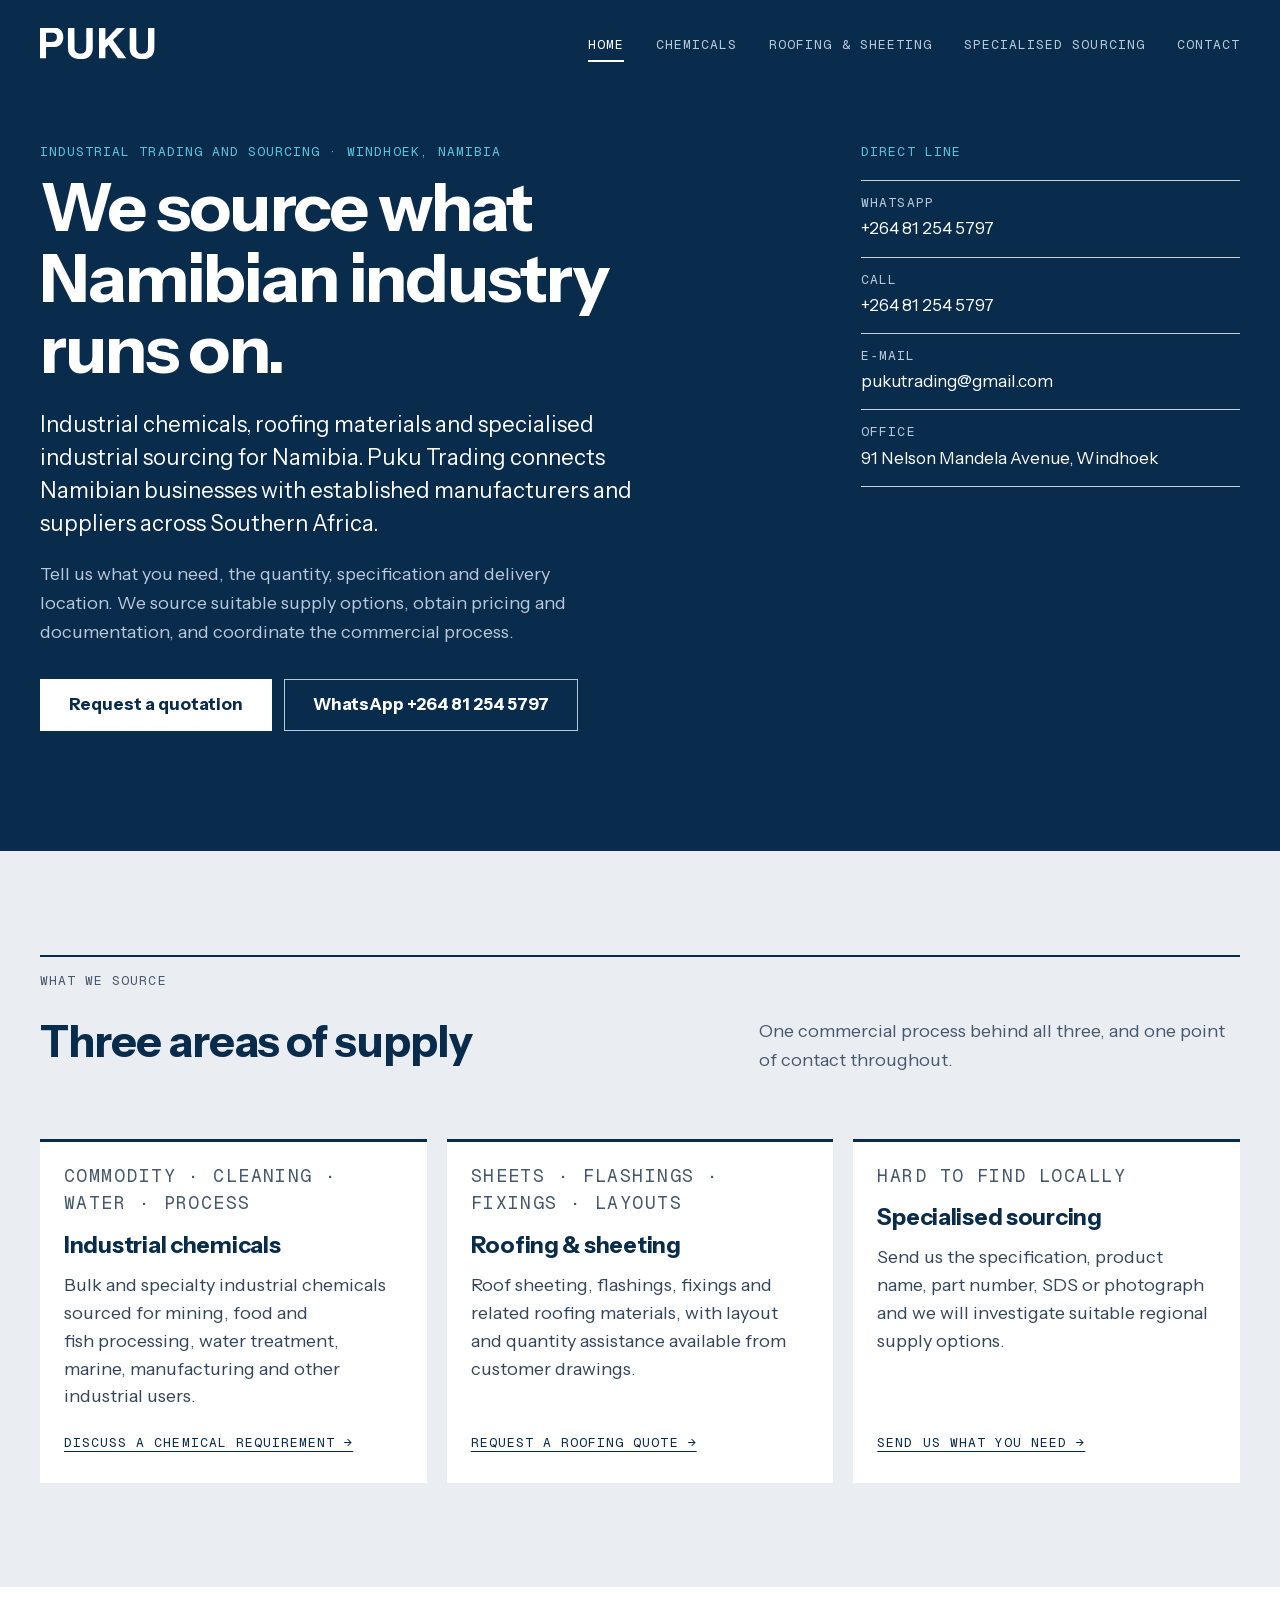
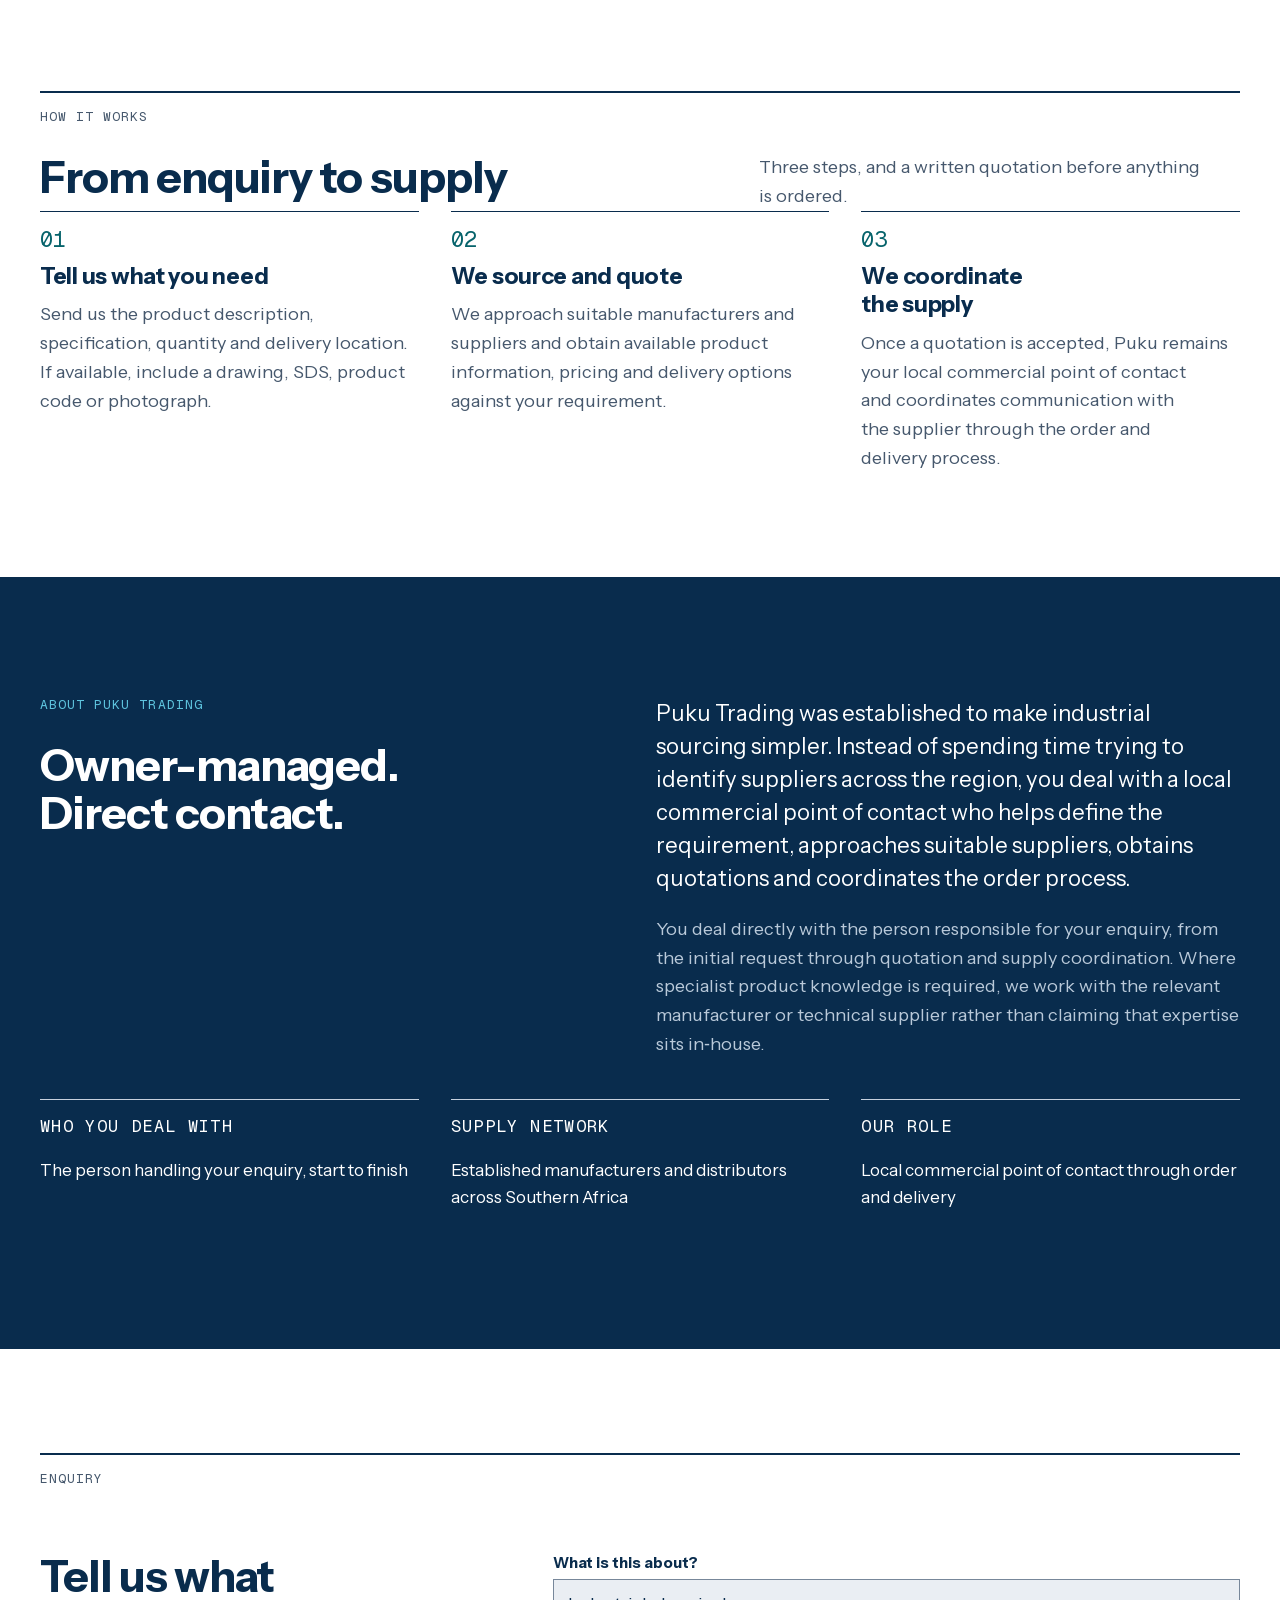
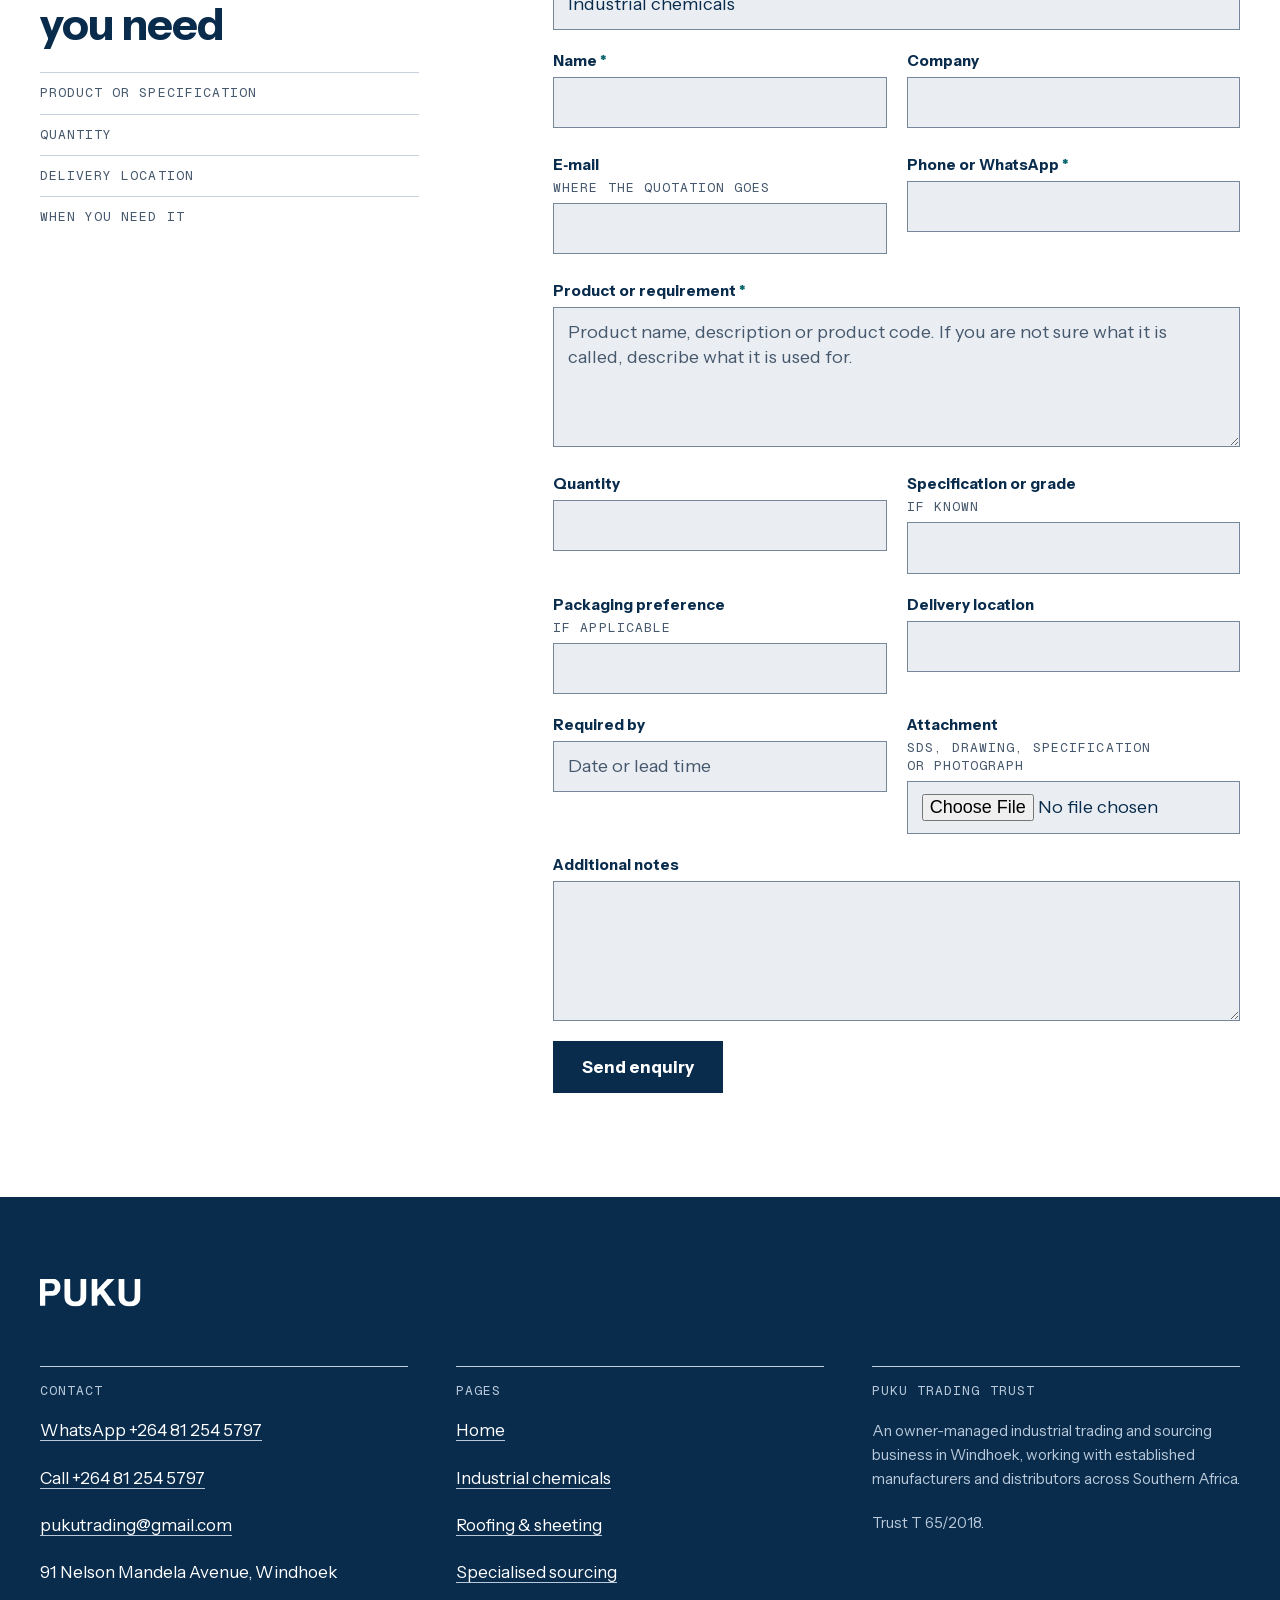
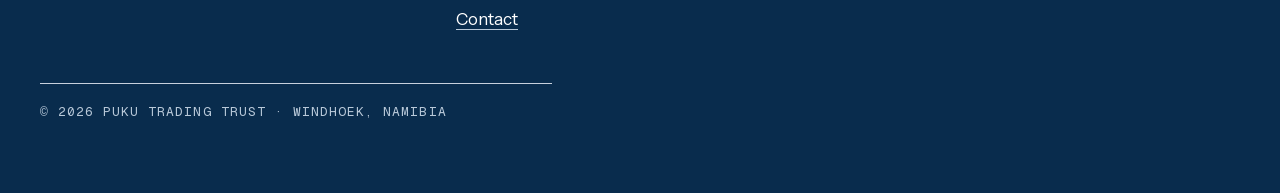
==== index.html @ 02c96928 "Refocus the site on what Puku actually does The site had drifted into claiming capabilities the busi" ====
<!DOCTYPE html>
<html lang="en-NA">
<head>
<meta charset="utf-8">
<meta name="viewport" content="width=device-width, initial-scale=1">
<title>Puku Trading Trust — industrial chemicals, roofing and sourcing, Namibia</title>
<meta name="description" content="Owner-managed industrial trading and sourcing in Windhoek. Industrial chemicals, roofing materials and specialised industrial sourcing, connecting Namibian businesses with established Southern African manufacturers and suppliers.">
<link rel="canonical" href="https://pukutrading.com/">

<meta property="og:type" content="website">
<meta property="og:site_name" content="Puku Trading Trust">
<meta property="og:title" content="Puku Trading Trust — industrial chemicals, roofing and sourcing, Namibia">
<meta property="og:description" content="Owner-managed industrial trading and sourcing in Windhoek. Industrial chemicals, roofing materials and specialised industrial sourcing, connecting Namibian businesses with established Southern African manufacturers and suppliers.">
<meta property="og:url" content="https://pukutrading.com/">
<meta property="og:image" content="https://pukutrading.com/assets/img/og.png">
<meta property="og:image:width" content="1200">
<meta property="og:image:height" content="630">
<meta property="og:image:alt" content="Puku Trading Trust — industrial trading and sourcing, Windhoek, Namibia">
<meta name="twitter:card" content="summary_large_image">
<meta name="twitter:title" content="Puku Trading Trust — industrial chemicals, roofing and sourcing, Namibia">
<meta name="twitter:description" content="Owner-managed industrial trading and sourcing in Windhoek. Industrial chemicals, roofing materials and specialised industrial sourcing, connecting Namibian businesses with established Southern African manufacturers and suppliers.">
<meta name="twitter:image" content="https://pukutrading.com/assets/img/og.png">
<meta name="theme-color" content="#092C4D">

<link rel="icon" href="/favicon.ico" sizes="32x32">
<link rel="apple-touch-icon" href="/assets/img/apple-touch-icon.png">
<link rel="manifest" href="/site.webmanifest">

<link rel="preload" href="/assets/fonts/instrument-regular.woff2" as="font" type="font/woff2" crossorigin>
<link rel="preload" href="/assets/fonts/instrument-bold.woff2" as="font" type="font/woff2" crossorigin>
<link rel="preload" href="/assets/fonts/geist-mono.woff2" as="font" type="font/woff2" crossorigin>
<link rel="stylesheet" href="/assets/css/site.css?v=5">
<script type="application/ld+json">
{
  "@context": "https://schema.org",
  "@type": "LocalBusiness",
  "@id": "https://pukutrading.com/#business",
  "name": "Puku Trading Trust",
  "description": "Owner-managed industrial trading and sourcing business in Windhoek, Namibia. The local commercial link between Namibian industrial customers and established Southern African manufacturers and suppliers, covering industrial chemicals, roofing and sheeting, and specialised industrial sourcing.",
  "url": "https://pukutrading.com/",
  "telephone": "+264812545797",
  "email": "pukutrading@gmail.com",
  "image": "https://pukutrading.com/assets/img/og.png",
  "address": {
    "@type": "PostalAddress",
    "streetAddress": "91 Nelson Mandela Avenue",
    "addressLocality": "Windhoek",
    "addressCountry": "NA"
  },
  "areaServed": { "@type": "Country", "name": "Namibia" },
  "openingHoursSpecification": [{
    "@type": "OpeningHoursSpecification",
    "dayOfWeek": ["Monday","Tuesday","Wednesday","Thursday","Friday"],
    "opens": "08:00",
    "closes": "17:00"
  }],
  "knowsAbout": [
    "Industrial chemicals sourcing", "Bulk and commodity chemicals",
    "Industrial cleaning chemicals", "Water and wastewater treatment chemicals",
    "Roof sheeting and roofing accessories", "Specialised industrial sourcing"
  ]
}
</script>
</head>
<body data-subject="">

<svg width="0" height="0" style="position:absolute" aria-hidden="true" focusable="false"><symbol id="puku" viewBox="8 8 1608 444"><path fill="currentColor" fill-rule="evenodd" d="M558 450C556 449 550 448 545 448C536 447 528 446 512 441C508 440 504 440 503 440C502 440 500 439 498 438C496 437 492 435 490 434C474 427 466 422 451 410C438 400 428 387 418 366C413 353 408 332 407 312C405 288 405 13 407 12C409 10 494 10 495 12C496 13 497 56 497 159C497 272 497 306 498 310C499 313 500 318 501 321C504 334 513 349 523 358C530 364 542 370 552 373C560 376 591 376 599 373C602 372 606 371 608 371C610 371 614 370 615 369C617 368 620 367 623 365C633 361 646 349 650 341C651 339 653 335 654 334C657 327 659 316 660 305C661 298 662 243 662 154C662 45 662 13 663 12C664 10 750 10 751 12C752 13 752 45 752 153C752 231 752 300 752 308C750 328 747 345 740 362C739 366 737 370 736 372C735 374 734 376 734 377C733 377 732 380 730 383C726 391 717 401 708 410C701 417 692 424 691 424C690 424 689 424 689 425C686 427 670 435 663 437C660 438 655 440 652 441C649 443 646 444 645 444C644 444 642 444 639 445C637 446 631 447 625 448C620 448 614 449 612 450C607 452 563 452 558 450ZM1420 450C1418 449 1412 448 1407 448C1398 447 1389 446 1374 441C1370 440 1366 440 1366 440C1365 440 1362 439 1360 437C1357 436 1353 434 1351 433C1335 426 1321 418 1309 407C1303 401 1294 391 1291 386C1290 384 1288 381 1287 379C1279 366 1273 347 1270 324C1268 310 1267 307 1268 161L1268 11L1313 11C1353 11 1357 11 1358 12C1359 14 1360 45 1360 160C1360 293 1360 308 1361 313C1362 316 1363 321 1363 323C1365 332 1374 347 1384 357C1391 363 1403 370 1412 372C1414 373 1418 374 1420 375C1426 376 1456 375 1461 373C1464 372 1467 372 1468 372C1472 372 1488 365 1494 360C1502 354 1509 347 1512 340C1516 332 1520 325 1520 323C1520 322 1520 319 1521 316C1523 312 1523 302 1524 162L1524 11L1566 11C1588 11 1609 11 1611 11L1616 12L1616 158C1616 283 1615 305 1614 308C1613 311 1612 316 1612 321C1611 334 1606 353 1601 364C1596 377 1592 383 1586 392C1574 408 1562 419 1545 429C1541 430 1538 432 1537 432C1536 432 1534 433 1533 434C1533 435 1532 436 1531 436C1530 436 1528 436 1526 437C1516 442 1499 446 1487 448C1481 448 1476 449 1474 450C1469 452 1425 452 1420 450ZM12 439C12 438 12 341 12 223L12 7L119 8C224 8 226 8 236 10C255 14 262 16 273 23C297 35 314 52 325 76C329 82 332 91 333 95C340 119 340 117 340 143C340 166 340 169 338 177C333 194 331 199 325 211C324 213 324 215 324 215C324 216 321 220 318 224C316 228 312 233 310 236C306 242 290 257 285 261C282 262 278 264 267 270C266 271 262 272 258 274C253 275 247 277 244 278C241 279 234 280 229 281C223 281 216 282 213 283C209 283 183 283 154 283C112 284 102 284 101 285C100 286 100 308 100 362C100 404 99 438 99 439C98 440 13 440 12 439ZM840 439C839 438 839 15 840 11L841 8L884 8C925 8 926 8 928 9C928 11 929 38 929 96C928 192 928 186 936 177C948 165 959 153 972 140C989 121 985 125 1006 103C1015 93 1024 84 1025 83C1025 83 1028 79 1031 76C1044 62 1086 18 1092 12L1097 8L1152 8C1210 8 1209 7 1207 11C1206 12 1167 51 1121 98C1074 145 1036 184 1036 185C1036 185 1039 191 1044 198C1049 204 1054 211 1056 214C1058 217 1062 223 1066 227C1069 231 1072 236 1074 238C1076 242 1081 248 1088 257C1089 260 1092 264 1094 266C1096 268 1105 282 1116 296C1126 309 1135 322 1137 325C1138 327 1141 331 1143 333C1145 336 1148 340 1150 342C1152 345 1154 349 1165 363C1181 386 1187 393 1191 399C1200 412 1212 428 1216 433C1218 435 1219 438 1219 439C1219 439 1198 440 1162 440L1106 440L1103 436C1101 434 1099 431 1098 430C1097 428 1094 423 1091 419C1087 414 1083 408 1081 405C1079 402 1075 396 1072 392C1068 387 1064 381 1062 378C1060 374 1055 368 1052 363C1048 358 1044 352 1042 350C1041 348 1037 343 1035 339C1032 335 1028 329 1025 326C1023 322 1019 317 1017 314C1015 311 1012 307 1011 306C1010 304 1007 300 1005 297C1002 293 998 287 995 283C989 275 986 269 980 262C979 260 976 257 975 255C974 253 973 252 972 252C970 252 931 291 929 294C929 295 929 328 929 367C929 406 928 438 928 438C927 440 841 440 840 439ZM204 208C213 207 215 206 224 201C229 199 237 192 240 187C243 183 248 173 248 171C248 170 248 168 249 166C252 160 252 131 249 122C248 118 247 114 246 114C246 113 245 110 244 108C240 101 226 90 219 88C217 88 214 87 213 86C211 85 204 84 198 83C189 81 181 81 145 81L102 81L101 84C99 87 99 207 101 209C103 211 106 211 148 210C185 210 196 209 204 208Z"/></symbol></svg>

<a class="skip" href="#main">Skip to content</a>

<section class="band band--navy hero">
  <div class="wrap">
    <header class="masthead">
      <a class="mark" href="index.html" aria-label="Puku Trading Trust — home">
        <svg width="116" height="32" viewBox="8 8 1608 444" aria-hidden="true" focusable="false"><use href="#puku"/></svg>
      </a>
      <button class="menubtn" type="button" aria-expanded="false" aria-controls="nav" hidden>Menu</button>
      <nav class="nav" id="nav" aria-label="Main">
        <ul>
            <li><a href="index.html" aria-current="page">Home</a></li>
            <li><a href="chemicals.html">Chemicals</a></li>
            <li><a href="building-roofing.html">Roofing &amp; sheeting</a></li>
            <li><a href="sourcing.html">Specialised sourcing</a></li>
            <li><a href="contact.html">Contact</a></li>
        </ul>
      </nav>
    </header>

    <div class="grid hero__grid" id="main">
      <div class="hero__main">
        <p class="label label--accent">Industrial trading and sourcing &middot; Windhoek, Namibia</p>
        <h1>We source what Namibian industry runs on.</h1>
        <p class="lead">Industrial chemicals, roofing materials and specialised industrial sourcing for Namibia. Puku Trading connects Namibian businesses with established manufacturers and suppliers across Southern Africa.</p>
        <p class="hero__note">Tell us what you need, the quantity, specification and delivery location. We source suitable supply options, obtain pricing and documentation, and coordinate the commercial process.</p>
          <p class="hero__actions">
            <a class="btn btn--primary" href="contact.html">Request a quotation</a>
            <a class="btn btn--ghost" href="https://wa.me/264812545797" data-wa>WhatsApp +264 81 254 5797</a>
          </p>
      </div>
      <div class="hero__aside">
        <p class="label label--accent">Direct line</p>
        <dl class="keys">
          <div>
            <dt>WhatsApp</dt>
            <dd><a href="https://wa.me/264812545797" data-wa>+264 81 254 5797</a></dd>
          </div>
          <div>
            <dt>Call</dt>
            <dd><a href="tel:+264812545797">+264 81 254 5797</a></dd>
          </div>
          <div>
            <dt>E&#8209;mail</dt>
            <dd><a href="mailto:pukutrading@gmail.com">pukutrading@gmail.com</a></dd>
          </div>
          <div>
            <dt>Office</dt>
            <dd>91 Nelson Mandela Avenue, Windhoek</dd>
          </div>
        </dl>
      </div>
    </div>
  </div>
</section>

<section class="band band--tint">
  <div class="wrap">
    <div class="sechead sechead__cols">
      <p class="label">What we source</p>
      <h2>Three areas of supply</h2>
      <p class="sechead__intro">One commercial process behind all three, and one point of contact throughout.</p>
    </div>
    <div class="divisions divisions--three">
      <a class="plate" href="chemicals.html">
        <p class="label">Commodity &middot; Cleaning &middot; Water &middot; Process</p>
        <h3>Industrial chemicals</h3>
        <p>Bulk and specialty industrial chemicals sourced for mining, food and fish processing, water treatment, marine, manufacturing and other industrial users.</p>
        <span class="plate__go">Discuss a chemical requirement &rarr;</span>
      </a>
      <a class="plate" href="building-roofing.html">
        <p class="label">Sheets &middot; Flashings &middot; Fixings &middot; Layouts</p>
        <h3>Roofing &amp; sheeting</h3>
        <p>Roof sheeting, flashings, fixings and related roofing materials, with layout and quantity assistance available from customer drawings.</p>
        <span class="plate__go">Request a roofing quote &rarr;</span>
      </a>
      <a class="plate" href="sourcing.html">
        <p class="label">Hard to find locally</p>
        <h3>Specialised sourcing</h3>
        <p>Send us the specification, product name, part number, SDS or photograph and we will investigate suitable regional supply options.</p>
        <span class="plate__go">Send us what you need &rarr;</span>
      </a>
    </div>
  </div>
</section>

<section class="band">
  <div class="wrap">
    <div class="sechead sechead__cols">
      <p class="label">How it works</p>
      <h2>From enquiry to supply</h2>
      <p class="sechead__intro">Three steps, and a written quotation before anything is ordered.</p>
    </div>
    <ol class="steps steps--three">
      <li>
        <span class="steps__n">01</span>
        <h3>Tell us what you need</h3>
        <p>Send us the product description, specification, quantity and delivery location. If available, include a drawing, SDS, product code or photograph.</p>
      </li>
      <li>
        <span class="steps__n">02</span>
        <h3>We source and quote</h3>
        <p>We approach suitable manufacturers and suppliers and obtain available product information, pricing and delivery options against your requirement.</p>
      </li>
      <li>
        <span class="steps__n">03</span>
        <h3>We coordinate the supply</h3>
        <p>Once a quotation is accepted, Puku remains your local commercial point of contact and coordinates communication with the supplier through the order and delivery process.</p>
      </li>
    </ol>
  </div>
</section>

<section class="band band--navy agent">
  <div class="wrap">
    <div class="grid">
      <div class="agent__head">
        <p class="label label--accent">About Puku Trading</p>
        <h2>Owner-managed. Direct contact.</h2>
      </div>
      <div class="agent__body">
        <p>Puku Trading was established to make industrial sourcing simpler. Instead of spending time trying to identify suppliers across the region, you deal with a local commercial point of contact who helps define the requirement, approaches suitable suppliers, obtains quotations and coordinates the order process.</p>
        <p>You deal directly with the person responsible for your enquiry, from the initial request through quotation and supply coordination. Where specialist product knowledge is required, we work with the relevant manufacturer or technical supplier rather than claiming that expertise sits in&#8209;house.</p>
      </div>
    </div>
    <ul class="facts">
      <li>
        <p class="label">Who you deal with</p>
        <p>The person handling your enquiry, start to finish</p>
      </li>
      <li>
        <p class="label">Supply network</p>
        <p>Established manufacturers and distributors across Southern Africa</p>
      </li>
      <li>
        <p class="label">Our role</p>
        <p>Local commercial point of contact through order and delivery</p>
      </li>
    </ul>
  </div>
</section>

<section class="band">
  <div class="wrap">
    <div class="sechead">
      <p class="label">Enquiry</p>
    </div>
    <div class="grid">
      <div class="enquiry__head">
        <h2>Tell us what you need</h2>
        <ul class="checklist" style="margin-top:24px">
          <li class="label">Product or specification</li>
          <li class="label">Quantity</li>
          <li class="label">Delivery location</li>
          <li class="label">When you need it</li>
        </ul>
      </div>
      <div class="enquiry__form">

        <form class="enquiry-form form" action="https://formspree.io/f/mwleowok" method="POST" enctype="multipart/form-data">
          <input type="hidden" name="_subject" value="Website enquiry — Puku Trading Trust">
          <input type="hidden" name="_page" value="">
          <p class="sr"><label>Leave this empty <input type="text" name="_gotcha" tabindex="-1" autocomplete="off"></label></p>

          <p class="field field--wide">
            <label for="home-area">What is this about?</label>
            <select id="home-area" name="area">
              <option>Industrial chemicals</option>
              <option>Roofing &amp; sheeting</option>
              <option>Specialised sourcing</option>
            </select>
          </p>

          <p class="field">
            <label for="home-name">Name <span class="req" aria-hidden="true">*</span><span class="sr"> (required)</span></label>
            <input id="home-name" name="name" type="text" autocomplete="name" required>
            <span class="field__err" id="home-name-err" role="alert"></span>
          </p>
          <p class="field">
            <label for="home-company">Company</label>
            <input id="home-company" name="company" type="text" autocomplete="organization">
          </p>
          <p class="field">
            <label for="home-email">E&#8209;mail</label>
            <span class="hint">Where the quotation goes</span>
            <input id="home-email" name="email" type="email" autocomplete="email">
            <span class="field__err" id="home-email-err" role="alert"></span>
          </p>
          <p class="field">
            <label for="home-phone">Phone or WhatsApp <span class="req" aria-hidden="true">*</span><span class="sr"> (required)</span></label>
            <input id="home-phone" name="phone" type="tel" inputmode="tel" autocomplete="tel" required>
            <span class="field__err" id="home-phone-err" role="alert"></span>
          </p>

          <p class="field field--wide">
            <label for="home-product">Product or requirement <span class="req" aria-hidden="true">*</span><span class="sr"> (required)</span></label>
            <textarea id="home-product" name="requirement" required placeholder="Product name, description or product code. If you are not sure what it is called, describe what it is used for."></textarea>
            <span class="field__err" id="home-product-err" role="alert"></span>
          </p>

          <p class="field">
            <label for="home-qty">Quantity</label>
            <input id="home-qty" name="quantity" type="text">
          </p>
          <p class="field">
            <label for="home-grade">Specification or grade</label>
            <span class="hint">If known</span>
            <input id="home-grade" name="specification" type="text">
          </p>
          <p class="field">
            <label for="home-pack">Packaging preference</label>
            <span class="hint">If applicable</span>
            <input id="home-pack" name="packaging" type="text">
          </p>
          <p class="field">
            <label for="home-place">Delivery location</label>
            <input id="home-place" name="delivery_location" type="text">
          </p>
          <p class="field">
            <label for="home-by">Required by</label>
            <input id="home-by" name="required_by" type="text" placeholder="Date or lead time">
          </p>
          <p class="field">
            <label for="home-file">Attachment</label>
            <span class="hint">SDS, drawing, specification or photograph</span>
            <input id="home-file" name="attachment" type="file" accept="image/*,.pdf,.doc,.docx,.xls,.xlsx,.csv,.txt,.dwg">
          </p>
          <p class="field field--wide">
            <label for="home-notes">Additional notes</label>
            <textarea id="home-notes" name="notes"></textarea>
          </p>

          <p class="field--wide" style="margin:0">
            <button class="btn btn--primary" type="submit">Send enquiry</button>
          </p>
          <p class="field--wide form__fail" hidden>That did not go through. Please send the same details on <a href="https://wa.me/264812545797" data-wa>WhatsApp</a> or to <a href="mailto:pukutrading@gmail.com">pukutrading@gmail.com</a>.</p>
        </form>

        <div class="sent" role="status" hidden>
          <p class="label label--accent">Sent</p>
          <h3 tabindex="-1">Thank you — your enquiry has arrived.</h3>
          <p>We will come back to you from pukutrading@gmail.com or on WhatsApp. If it is urgent, send the same details straight to WhatsApp.</p>
        </div>

      </div>
    </div>
  </div>
</section>

<footer class="band band--navy foot">
  <div class="wrap">
    <a class="mark" href="index.html" aria-label="Puku Trading Trust — home">
      <svg width="101" height="28" viewBox="8 8 1608 444" aria-hidden="true" focusable="false"><use href="#puku"/></svg>
    </a>
    <div class="foot__cols">
      <div class="foot__col">
        <p class="label">Contact</p>
        <ul>
          <li><a href="https://wa.me/264812545797" data-wa>WhatsApp +264 81 254 5797</a></li>
          <li><a href="tel:+264812545797">Call +264 81 254 5797</a></li>
          <li><a href="mailto:pukutrading@gmail.com">pukutrading@gmail.com</a></li>
          <li><span class="foot__line">91 Nelson Mandela Avenue, Windhoek</span></li>
        </ul>
      </div>
      <div class="foot__col">
        <p class="label">Pages</p>
        <ul>
          <li><a href="index.html">Home</a></li>
          <li><a href="chemicals.html">Industrial chemicals</a></li>
          <li><a href="building-roofing.html">Roofing &amp; sheeting</a></li>
          <li><a href="sourcing.html">Specialised sourcing</a></li>
          <li><a href="contact.html">Contact</a></li>
        </ul>
      </div>
      <div class="foot__col">
        <p class="label">Puku Trading Trust</p>
        <p class="foot__about">An owner-managed industrial trading and sourcing business in Windhoek, working with established manufacturers and distributors across Southern Africa.</p>
        <p class="foot__about">Trust T&nbsp;65/2018.</p>
      </div>
    </div>
    <p class="foot__legal label">&copy; <span data-year>2026</span> Puku Trading Trust &middot; Windhoek, Namibia</p>
  </div>
</footer>

<nav class="bar" aria-label="Contact">
  <a href="https://wa.me/264812545797" data-wa>WhatsApp</a>
  <a href="tel:+264812545797">Call</a>
</nav>

<script src="/assets/js/site.js?v=5" defer></script>
</body>
</html>
---- assets/css/site.css ----
/* ==========================================================================
   Puku Trading Trust

   One stylesheet, no build step. Edit and push.

   The system in one paragraph: every page is a stack of full-bleed bands.
   A band is white, tint, or navy. The band sets contextual colour tokens on
   itself, so everything inside — rules, labels, focus rings, the accent —
   inverts automatically on navy with no override rules anywhere. Four rule
   weights carry four meanings and are the site's entire ornament. Nothing has
   a radius or a shadow. Nothing is centred.
   ========================================================================== */

/* --- Fonts ---------------------------------------------------------------- */
/* Instrument Sans sets everything that is a sentence. Geist Mono sets labels
   only, never a sentence. Both are subsetted and self-hosted; no request
   leaves the site.                                                          */

@font-face {
  font-family: "Instrument Sans";
  src: url(/assets/fonts/instrument-regular.woff2) format("woff2");
  font-weight: 400;
  font-style: normal;
  font-display: swap;
}
@font-face {
  font-family: "Instrument Sans";
  src: url(/assets/fonts/instrument-bold.woff2) format("woff2");
  font-weight: 700;
  font-style: normal;
  font-display: swap;
}
@font-face {
  font-family: "Geist Mono";
  src: url(/assets/fonts/geist-mono.woff2) format("woff2");
  font-weight: 400;
  font-style: normal;
  font-display: swap;
}

/* --- Tokens --------------------------------------------------------------- */

:root {
  /* Raw values. One hue family: navy 209°, neutrals 209–216°, accent 186–192°.
     There is no warm value anywhere in the system.                          */
  --navy:        #092c4d;   /* the logo navy — fixed */
  --navy-deep:   #05203c;   /* pressed states, mobile menu panel */
  --white:       #ffffff;
  --tint:        #eaeef3;   /* the one light alternate ground */
  --slate:       #33455c;   /* prose on light */
  --slate-2:     #46586d;   /* secondary text and mono labels on light */
  --on-navy:     #b9c9d9;   /* secondary text on navy */
  --hair-light:  #c7d1de;   /* hairline on light — decorative only */
  --hair-dark:   #35577a;   /* hairline on navy — decorative only */
  --line-strong: #77879a;   /* form control borders — 3.67:1, clears 1.4.11 */
  --teal:        #06636b;   /* accent on light grounds — 6.99:1 on white */
  --teal-press:  #03474d;
  --cyan:        #5ec4de;   /* accent on navy grounds — 7.05:1 on navy */

  /* Contextual tokens. Light is the default; .band--navy redefines them. */
  --bg:        var(--white);
  --fg-strong: var(--navy);
  --fg:        var(--slate);
  --fg-2:      var(--slate-2);
  --hair:      var(--hair-light);
  --rule-ink:  var(--navy);
  --accent:    var(--teal);
  --accent-press: var(--teal-press);

  /* The rule grammar. Four weights, four meanings. Any other raw border
     declaration in this file is a mistake.                                  */
  --rule-group:   3px solid var(--rule-ink);  /* a group starts here */
  --rule-section: 2px solid var(--rule-ink);  /* a section starts here */
  --rule-struct:  1px solid var(--rule-ink);  /* structure within a section */
  --rule-hair:    1px solid var(--hair);      /* between peers */

  --sans: "Instrument Sans", "Helvetica Neue", Arial, sans-serif;
  --mono: "Geist Mono", ui-monospace, "SFMono-Regular", Consolas, monospace;

  /* Type scale, interpolating 360px → ~1200px */
  --fs-h1:    clamp(2.375rem, 1.5rem + 3.89vw, 4.25rem);
  --fs-h2:    clamp(1.75rem, 1.25rem + 2.22vw, 2.75rem);
  --fs-h3:    clamp(1.1875rem, 1.09rem + 0.42vw, 1.4375rem);
  --fs-lead:  clamp(1.1875rem, 1.1rem + 0.37vw, 1.375rem);
  --fs-body:  clamp(1.0625rem, 1.03rem + 0.14vw, 1.125rem);
  --fs-small: 0.9375rem;
  --fs-label: clamp(0.75rem, 0.7rem + 0.14vw, 0.8125rem);

  /* Spacing. 4px base; only these values appear in this file. */
  --wrap:       1280px;
  --gutter:     clamp(1.25rem, 0.75rem + 2.22vw, 2.5rem);
  --col-gap:    clamp(1.5rem, 1rem + 1.4vw, 2rem);
  --plate-gap:  clamp(1rem, 0.75rem + 0.7vw, 1.25rem);
  --plate-pad:  clamp(1.25rem, 1rem + 0.7vw, 1.5rem);
  --band-light: clamp(3.5rem, 2.2rem + 5.8vw, 6.5rem);
  --band-navy:  clamp(4rem, 2.5rem + 6.7vw, 7.5rem);
  --head-gap:   clamp(2.5rem, 1.8rem + 3.11vw, 4rem);
}

.band--tint { --bg: var(--tint); }

.band--navy {
  --bg:        var(--navy);
  --fg-strong: var(--white);
  --fg:        var(--white);
  --fg-2:      var(--on-navy);
  --hair:      var(--hair-dark);
  --rule-ink:  var(--white);
  --accent:    var(--cyan);
  --accent-press: var(--white);
}

/* --- Reset and base ------------------------------------------------------- */

*, *::before, *::after { box-sizing: border-box; }

html { -webkit-text-size-adjust: 100%; }

body {
  margin: 0;
  background: var(--white);
  color: var(--slate);
  font: 400 var(--fs-body)/1.6 var(--sans);
  -webkit-font-smoothing: antialiased;
}

svg { display: block; }

/* No radius and no shadow anywhere on this site. */
* { border-radius: 0; }

h1, h2, h3 { color: var(--fg-strong); margin: 0; }

h1 {
  font: 700 var(--fs-h1)/1.04 var(--sans);
  letter-spacing: -0.028em;
  max-width: 15ch;
  text-wrap: pretty;
}
h2 {
  font: 700 var(--fs-h2)/1.1 var(--sans);
  letter-spacing: -0.022em;
  max-width: 20ch;
  text-wrap: balance;
}
h3 {
  font: 700 var(--fs-h3)/1.25 var(--sans);
  letter-spacing: -0.012em;
  max-width: 16ch;
  text-wrap: balance;
}

p { margin: 0; max-width: 64ch; text-wrap: pretty; }
p + p { margin-top: 1.25rem; }

.lead { font-size: var(--fs-lead); line-height: 1.5; max-width: 46ch; }

a { color: var(--fg-strong); }

/* Mono is a labelling face. It never sets a sentence and never exceeds
   --fs-label.                                                               */
.label {
  font: 400 var(--fs-label)/1.25 var(--mono);
  text-transform: uppercase;
  letter-spacing: 0.08em;
  font-variant-numeric: tabular-nums;
  color: var(--fg-2);
  margin: 0;
}
.label--accent { color: var(--accent); }

:focus-visible {
  outline: 3px solid var(--accent);
  outline-offset: 2px;
}

.skip {
  position: absolute;
  left: -9999px;
  background: var(--navy);
  color: var(--white);
  padding: 12px 16px;
  font: 400 var(--fs-label)/1.25 var(--mono);
  text-transform: uppercase;
  letter-spacing: 0.08em;
  z-index: 40;
}
.skip:focus { left: 0; top: 0; }

.sr {
  position: absolute;
  width: 1px; height: 1px;
  margin: -1px; padding: 0;
  overflow: hidden;
  clip: rect(0 0 0 0);
  white-space: nowrap;
  border: 0;
}

/* --- Bands and grid ------------------------------------------------------- */

.band {
  background: var(--bg);
  color: var(--fg);
  padding-block: var(--band-light);
}
.band--navy { padding-block: var(--band-navy); }

.wrap {
  width: 100%;
  max-width: var(--wrap);
  margin-inline: auto;
  padding-inline: var(--gutter);
}

@media (min-width: 56rem) {
  .grid {
    display: grid;
    grid-template-columns: repeat(12, minmax(0, 1fr));
    column-gap: var(--col-gap);
  }
}

/* The fixed opening of every light section. */
.sechead { border-top: var(--rule-section); padding-top: 16px; }
.sechead .label { margin-bottom: 28px; }
.sechead h2 { margin-bottom: 16px; }
.sechead__intro { color: var(--fg-2); max-width: 46ch; }
.sechead + * { margin-top: var(--head-gap); }

@media (min-width: 56rem) {
  .sechead__cols { display: grid; grid-template-columns: repeat(12, minmax(0, 1fr)); column-gap: var(--col-gap); }
  /* The eyebrow spans the full grid — as a single-column item it would wrap
     mid-phrase at every section head.                                       */
  .sechead__cols > .label { grid-column: 1 / -1; }
  .sechead__cols h2 { grid-column: 1 / 7; margin-bottom: 0; }
  .sechead__cols .sechead__intro { grid-column: 8 / -1; align-self: end; }
}

/* --- Masthead ------------------------------------------------------------- */
/* The header is transparent and sits inside the opening navy band, so the
   wordmark has one context on every page and needs one colour.              */

.masthead {
  display: flex;
  align-items: center;
  justify-content: space-between;
  gap: 1rem;
  flex-wrap: wrap;
  min-height: 72px;
  margin-bottom: clamp(2rem, 1.4rem + 2.7vw, 3.5rem);
}
@media (min-width: 56rem) { .masthead { min-height: 88px; flex-wrap: nowrap; } }

.mark {
  display: flex;
  align-items: center;
  padding-block: 10px;
  color: var(--fg-strong);
}
.mark svg { height: clamp(1.5rem, 1.1rem + 1.11vw, 2rem); width: auto; }

.menubtn {
  font: 400 var(--fs-label)/1 var(--mono);
  text-transform: uppercase;
  letter-spacing: 0.08em;
  color: var(--fg-strong);
  background: none;
  border: 1px solid var(--on-navy);
  padding: 12px 16px;
  min-height: 44px;
  min-width: 44px;
  cursor: pointer;
}

.nav ul { list-style: none; margin: 0; padding: 0; }
.nav a {
  font: 400 var(--fs-label)/1 var(--mono);
  text-transform: uppercase;
  letter-spacing: 0.08em;
  color: var(--fg-2);
  text-decoration: none;
  transition: color 120ms linear;
}
.nav a:hover { color: var(--fg-strong); }

@media (min-width: 56rem) {
  .menubtn { display: none; }
  .nav ul { display: flex; gap: 2rem; }
  .nav a { display: flex; align-items: center; padding-block: 12px; }
  .nav a[aria-current="page"] {
    color: var(--fg-strong);
    box-shadow: inset 0 -2px 0 currentColor;
  }
}

/* Mobile navigation sits in normal flow and pushes the page down: no
   positioning, no z-index, no scroll lock, no focus trap.                   */
@media (max-width: 55.999rem) {
  .nav {
    display: none;
    width: 100%;
    order: 3;
    background: var(--navy-deep);
    margin-inline: calc(var(--gutter) * -1);
    padding-inline: var(--gutter);
    width: calc(100% + var(--gutter) * 2);
  }
  .nav[data-open="true"] { display: block; }
  .nav a {
    display: flex;
    align-items: center;
    min-height: 56px;
    font-size: 1.0625rem;
    font-family: var(--sans);
    text-transform: none;
    letter-spacing: 0;
    color: var(--white);
    border-bottom: var(--rule-hair);
  }
  .nav li:last-child a { border-bottom: 0; }
  .nav a[aria-current="page"] {
    border-left: 3px solid var(--white);
    padding-left: 13px;
  }
}

/* --- Hero ----------------------------------------------------------------- */

.hero { padding-top: 0; }
.hero .label { margin-bottom: 12px; }
.hero h1 { margin-bottom: 24px; }
.hero .lead { color: var(--fg); }
.hero__actions { display: flex; flex-wrap: wrap; gap: 12px; margin-top: 32px; }

@media (min-width: 56rem) {
  .hero__grid { align-items: start; }
  .hero__main { grid-column: 1 / 8; }
  .hero__aside { grid-column: 9 / -1; }
}
@media (max-width: 55.999rem) {
  .hero__aside { margin-top: 40px; }
}

/* Key/value block: bare type on the ground, bounded by two hairlines and
   nothing else. A filled rectangle means "a division" on this site.         */
.keys { margin: 20px 0 0; }
.keys > div {
  border-top: var(--rule-hair);
  padding: 14px 0;
}
.keys > div:last-child { border-bottom: var(--rule-hair); }
.keys dt {
  font: 400 var(--fs-label)/1.25 var(--mono);
  text-transform: uppercase;
  letter-spacing: 0.08em;
  font-variant-numeric: tabular-nums;
  color: var(--fg-2);
}
.keys dd {
  margin: 4px 0 0;
  font-size: 1.0625rem;
  color: var(--fg-strong);
  font-variant-numeric: tabular-nums;
}
.keys a { text-decoration: none; }
.keys a:hover { text-decoration: underline; text-underline-offset: 4px; }

/* --- Buttons -------------------------------------------------------------- */

.btn {
  display: inline-flex;
  align-items: center;
  justify-content: center;
  min-height: 52px;
  padding: 16px 28px;
  font: 700 1.0625rem/1 var(--sans);
  text-decoration: none;
  border: 1px solid transparent;
  cursor: pointer;
  transition: background-color 120ms linear, color 120ms linear, border-color 120ms linear;
}
.btn--primary { background: var(--fg-strong); color: var(--bg); }
.btn--primary:hover { background: var(--tint); color: var(--navy); }
.band--navy .btn--primary { background: var(--white); color: var(--navy); }
.band--navy .btn--primary:hover { background: var(--tint); }
.btn--ghost { background: none; color: var(--fg-strong); border-color: var(--fg-2); }
.btn--ghost:hover { background: var(--navy-deep); border-color: var(--fg-strong); color: var(--white); }

@media (max-width: 39.999rem) {
  .hero__actions { flex-direction: column; gap: 10px; }
  .hero__actions .btn { width: 100%; }
}

/* --- The four divisions --------------------------------------------------- */
/* Three cues carry the grouping. The 3px navy rule is the mechanism. The
   asymmetric padding is geometry and survives any colour failure. The white
   plate on tint is reinforcement only — never treat it as the mechanism.    */

.divisions { display: grid; gap: var(--plate-gap); }
@media (min-width: 40rem) { .divisions { grid-template-columns: repeat(2, minmax(0, 1fr)); } }
@media (min-width: 76rem) { .divisions { grid-template-columns: repeat(4, minmax(0, 1fr)); } }
/* Three-up variants. Equal columns, same rule, same padding — no plate is
   ever demoted, including the catch-all one.                               */
@media (min-width: 62rem) { .divisions--three { grid-template-columns: repeat(3, minmax(0, 1fr)); } }
@media (min-width: 76rem) { .divisions--three { grid-template-columns: repeat(3, minmax(0, 1fr)); } }

.plate {
  background: var(--white);
  border-top: var(--rule-group);
  padding: 20px var(--plate-pad) 32px;
  display: flex;
  flex-direction: column;
  color: var(--slate);
  text-decoration: none;
  outline: 2px solid transparent;
  outline-offset: 0;
  transition: outline-color 120ms linear;
}
.plate:hover { outline-color: var(--navy); }
.plate .label { margin: 0; color: var(--slate-2); }
.plate h3 { margin-top: 14px; color: var(--navy); }
.plate p { margin-top: 12px; font-size: var(--fs-body); line-height: 1.55; max-width: 34ch; }
.plate__go {
  margin-top: auto;
  padding-top: 24px;
  font: 400 var(--fs-label)/1.2 var(--mono);
  text-transform: uppercase;
  letter-spacing: 0.08em;
  color: var(--navy);
  text-decoration: underline;
  text-decoration-thickness: 1px;
  text-underline-offset: 4px;
}
.plate:hover .plate__go { text-decoration-thickness: 2px; }

/* --- Steps ---------------------------------------------------------------- */

.steps {
  list-style: none;
  margin: 0;
  padding: 0;
  display: grid;
  gap: clamp(1.5rem, 1rem + 1.4vw, 2rem);
}
@media (min-width: 40rem) { .steps { grid-template-columns: repeat(2, minmax(0, 1fr)); } }
@media (min-width: 76rem) { .steps { grid-template-columns: repeat(4, minmax(0, 1fr)); } }
@media (min-width: 62rem) { .steps--three { grid-template-columns: repeat(3, minmax(0, 1fr)); } }
@media (min-width: 76rem) { .steps--three { grid-template-columns: repeat(3, minmax(0, 1fr)); } }

.steps > li { border-top: var(--rule-struct); padding-top: 16px; }
.steps__n {
  font: 400 1.375rem/1 var(--mono);
  color: var(--accent);
  font-variant-numeric: tabular-nums;
  display: block;
}
.steps h3 { margin-top: 12px; }
.steps p { margin-top: 10px; max-width: 34ch; color: var(--fg-2); }

/* --- The agent model ------------------------------------------------------ */

.agent .label { margin-bottom: 28px; }
@media (min-width: 56rem) {
  .agent__head { grid-column: 1 / 6; }
  .agent__body { grid-column: 7 / -1; }
}
@media (max-width: 55.999rem) {
  .agent__body { margin-top: 24px; }
}
.agent__body p:first-child { font-size: var(--fs-lead); line-height: 1.5; max-width: 46ch; }
.agent__body p + p { color: var(--fg-2); }

.facts {
  display: grid;
  gap: var(--col-gap);
  margin-top: 40px;
  list-style: none;
  padding: 0;
}
@media (min-width: 40rem) { .facts { grid-template-columns: repeat(3, minmax(0, 1fr)); } }
.facts > li { border-top: var(--rule-hair); padding-top: 16px; }
.facts .label { margin-bottom: 8px; }
.facts p { font-size: 1.0625rem; color: var(--fg-strong); }

/* --- Specification lists (interior pages) --------------------------------- */

.spec { list-style: none; margin: 0; padding: 0; }
.spec > :is(li, div) {
  border-top: var(--rule-hair);
  padding: 16px 0;
  display: grid;
  gap: 6px 2rem;
  font-variant-numeric: tabular-nums;
}
@media (min-width: 44rem) {
  .spec > :is(li, div) { grid-template-columns: minmax(0, 15rem) minmax(0, 1fr); align-items: baseline; }
}
.spec dt, .spec .k {
  font: 400 var(--fs-label)/1.3 var(--mono);
  text-transform: uppercase;
  letter-spacing: 0.08em;
  color: var(--fg-2);
}
.spec dd, .spec .v { margin: 0; color: var(--fg); max-width: 60ch; }

.apps { display: grid; gap: var(--head-gap); }
.app__head h2 { margin-bottom: 12px; }
.app__head .label { margin-bottom: 16px; }
@media (min-width: 56rem) {
  .app { display: grid; grid-template-columns: repeat(12, minmax(0, 1fr)); column-gap: var(--col-gap); }
  .app__head { grid-column: 1 / 5; }
  .app__body { grid-column: 6 / -1; }
}
@media (max-width: 55.999rem) { .app__body { margin-top: 20px; } }

/* --- Feature block (3px rule, two columns) -------------------------------- */

.verify { border-top: var(--rule-group); padding-top: 32px; }
@media (min-width: 56rem) {
  .verify__text { grid-column: 1 / 7; }
  .verify__fig { grid-column: 8 / -1; }
}
@media (max-width: 55.999rem) { .verify__fig { margin-top: 32px; } }
.verify .label { margin-bottom: 16px; }
.verify h2 { margin-bottom: 16px; }

/* --- Notes and qualifications --------------------------------------------- */
/* Where the manufacturer, not Puku, owns the technical answer, the page says
   so in a quiet note rather than a warning box.                             */

.note {
  margin-top: clamp(2.5rem, 4vw, 3.5rem);
  padding-top: 20px;
  border-top: var(--rule-hair);
  font-size: var(--fs-small);
  line-height: 1.6;
  color: var(--fg-2);
  max-width: 80ch;
}
.note--tight { margin-top: 24px; }
.app__note {
  margin-top: 16px;
  font-size: var(--fs-small);
  line-height: 1.6;
  color: var(--fg-2);
  max-width: 60ch;
}
.hero__note { margin-top: 20px; color: var(--fg-2); max-width: 46ch; }
.actions { display: flex; flex-wrap: wrap; gap: 12px; margin-top: clamp(2rem, 3vw, 2.5rem); }

/* --- Forms ---------------------------------------------------------------- */

.form { display: grid; row-gap: 20px; column-gap: 20px; grid-template-columns: 1fr; }
@media (min-width: 40rem) { .form { grid-template-columns: repeat(2, minmax(0, 1fr)); } }
.field--wide { grid-column: 1 / -1; }

.field { display: flex; flex-direction: column; margin: 0; }
.field > label { font: 700 var(--fs-small)/1.4 var(--sans); color: var(--fg-strong); }
.field > .hint {
  font: 400 var(--fs-label)/1.4 var(--mono);
  text-transform: uppercase;
  letter-spacing: 0.08em;
  color: var(--fg-2);
  margin-top: 4px;
}
.field > :is(input, select, textarea) {
  margin-top: 6px;
  min-height: 48px;
  padding: 12px 14px;
  font: 400 var(--fs-body)/1.4 var(--sans);
  color: var(--fg-strong);
  background: var(--tint);
  border: 1px solid var(--line-strong);
  width: 100%;
  appearance: none;
}
.field textarea { min-height: 140px; resize: vertical; }
.field select { min-height: 48px; }
::placeholder { color: var(--slate-2); opacity: 1; }
:is(input, select, textarea):focus-visible { border-color: var(--navy); }
.req { color: var(--accent); }

.field__err {
  margin-top: 6px;
  font: 700 var(--fs-small)/1.4 var(--sans);
  color: var(--navy);
}
[aria-invalid="true"] { border-width: 2px; border-color: var(--navy); }

.checklist { list-style: none; margin: 0; padding: 0; }
.checklist > li { border-top: var(--rule-hair); padding: 12px 0; }

@media (min-width: 56rem) {
  .enquiry__head { grid-column: 1 / 5; }
  .enquiry__form { grid-column: 6 / -1; }
}
@media (max-width: 55.999rem) { .enquiry__form { margin-top: 32px; } }

.sent { border-top: var(--rule-group); padding-block: 24px; }
.sent .label { margin-bottom: 12px; }
.sent h3 { margin-bottom: 12px; }
.sent[hidden] { display: none; }

/* --- Footer --------------------------------------------------------------- */

.foot { padding-block: clamp(3rem, 2.2rem + 3.6vw, 4.5rem); }
.foot .mark svg { height: 28px; }
.foot__cols {
  display: grid;
  gap: clamp(2rem, 4vw, 3rem);
  margin-top: 40px;
}
@media (min-width: 40rem) { .foot__cols { grid-template-columns: repeat(3, minmax(0, 1fr)); } }
.foot__col { border-top: var(--rule-hair); padding-top: 16px; }
.foot__col .label { margin-bottom: 8px; }
.foot ul { list-style: none; margin: 0; padding: 0; }
.foot li { margin: 0; }
.foot a, .foot__line {
  display: inline-block;
  padding-block: 10px;
  font-size: 1.0625rem;
  color: var(--fg-strong);
  font-variant-numeric: tabular-nums;
}
.foot a {
  text-decoration: underline;
  text-decoration-color: var(--fg-2);
  text-decoration-thickness: 1px;
  text-underline-offset: 4px;
  transition: text-decoration-color 120ms linear;
}
.foot a:hover { text-decoration-color: var(--fg-strong); }
.foot__about { color: var(--fg-2); font-size: var(--fs-small); max-width: 40ch; }
.foot__legal { border-top: var(--rule-hair); margin-top: 40px; padding-top: 20px; }

/* --- Fixed contact bar, phones only --------------------------------------- */

.bar { display: none; }
@media (max-width: 39.999rem) {
  .bar {
    display: flex;
    position: fixed;
    inset-inline: 0;
    bottom: 0;
    z-index: 20;
    height: calc(56px + env(safe-area-inset-bottom));
    padding-bottom: env(safe-area-inset-bottom);
    background: var(--navy);
  }
  .bar a {
    flex: 1 1 0;
    display: flex;
    align-items: center;
    justify-content: center;
    color: var(--white);
    text-decoration: none;
    font: 400 0.8125rem/1 var(--mono);
    text-transform: uppercase;
    letter-spacing: 0.08em;
  }
  .bar a + a { border-left: 1px solid var(--hair-dark); }
  body { padding-bottom: calc(56px + env(safe-area-inset-bottom)); }
}

/* --- Print ---------------------------------------------------------------- */

@media print {
  .bar, .nav, .menubtn, form { display: none !important; }
  .band, .band--navy, .band--tint { background: #fff !important; color: #000 !important; }
  .band--navy * { color: #000 !important; }
  .mark { color: #000 !important; }
}
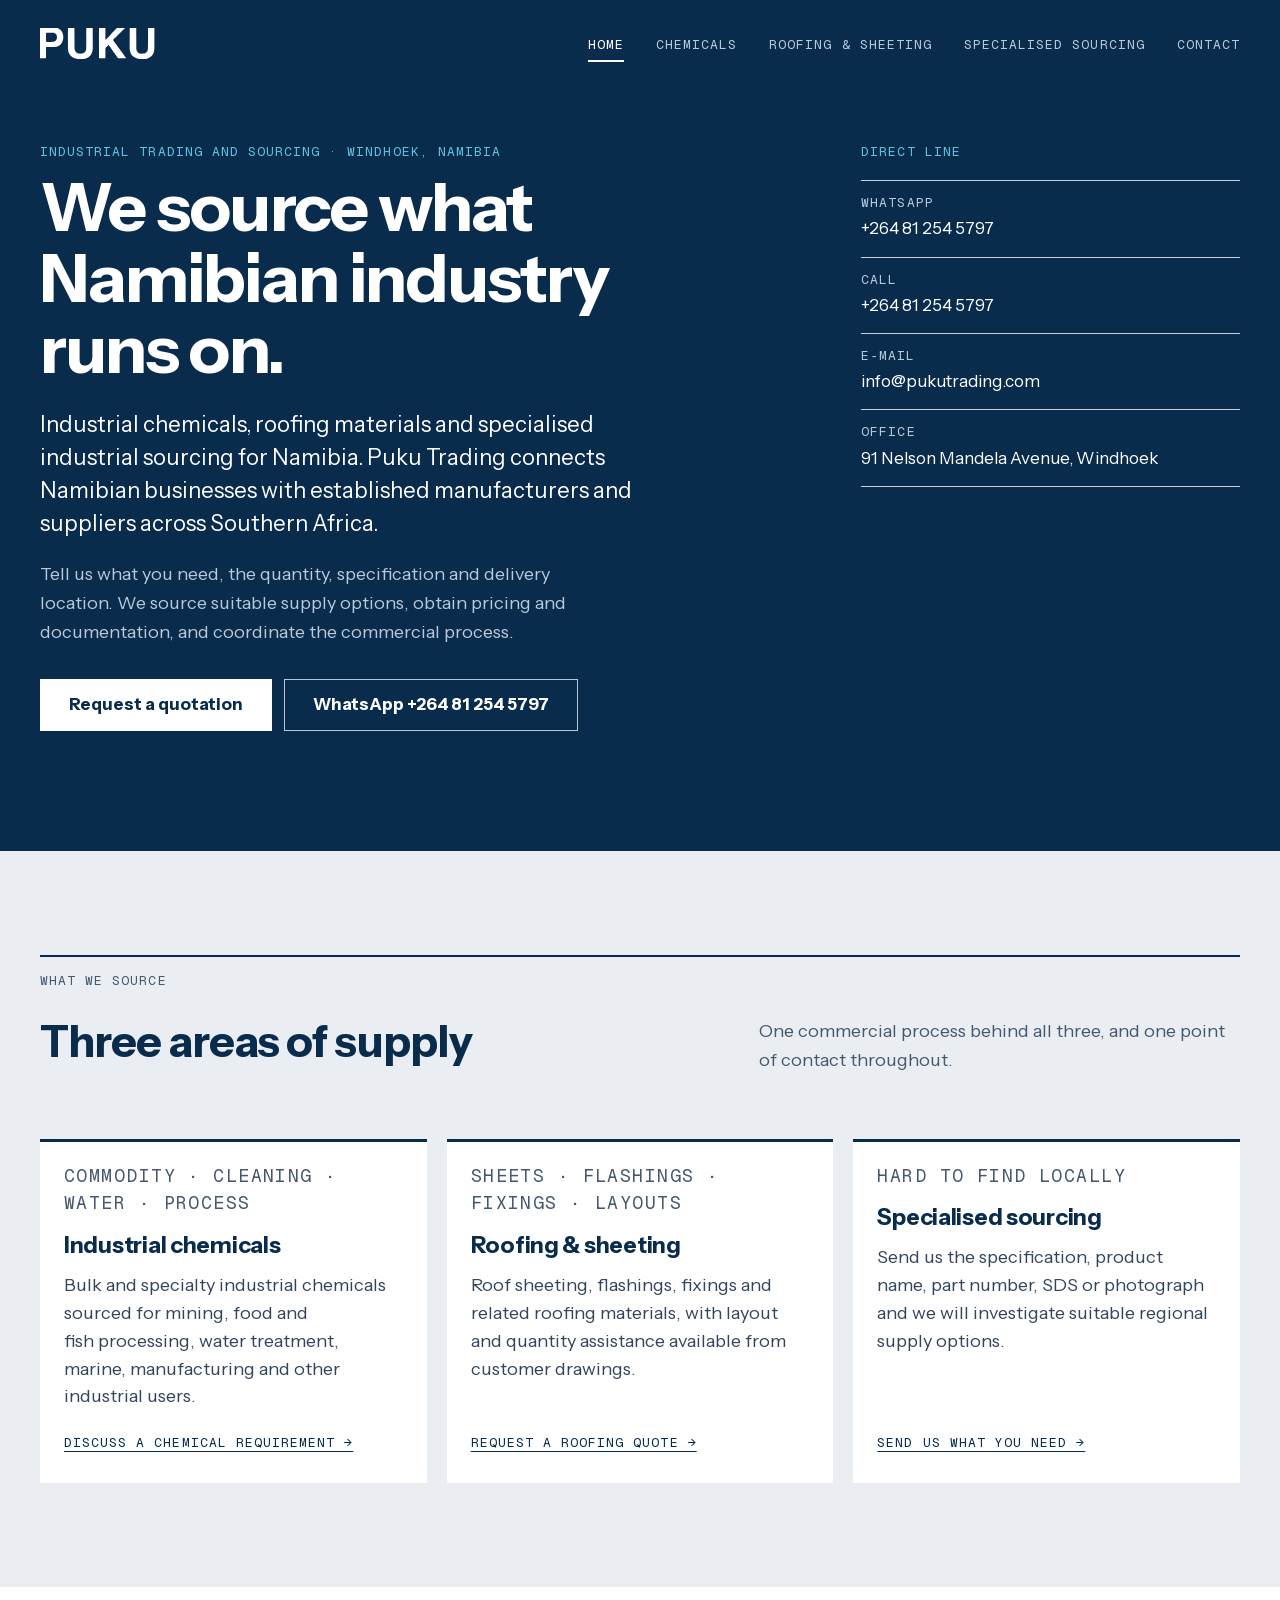
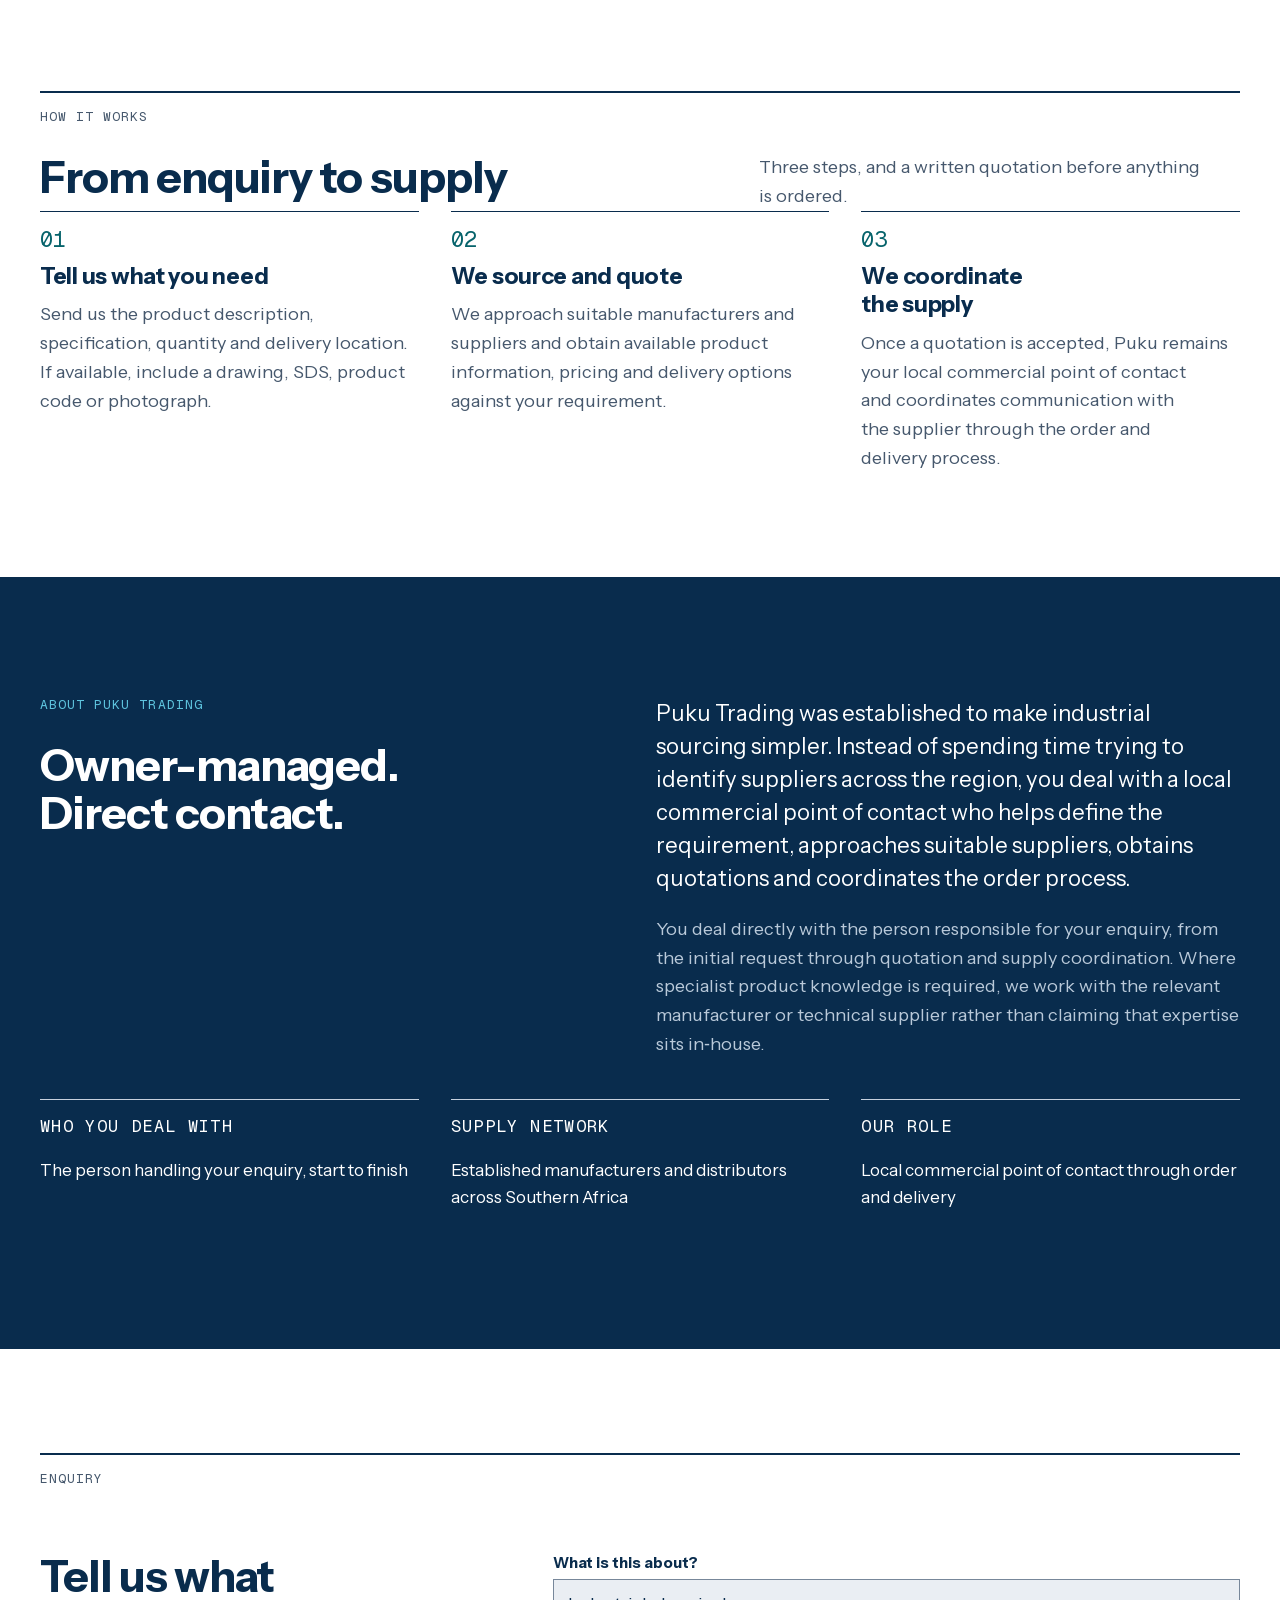
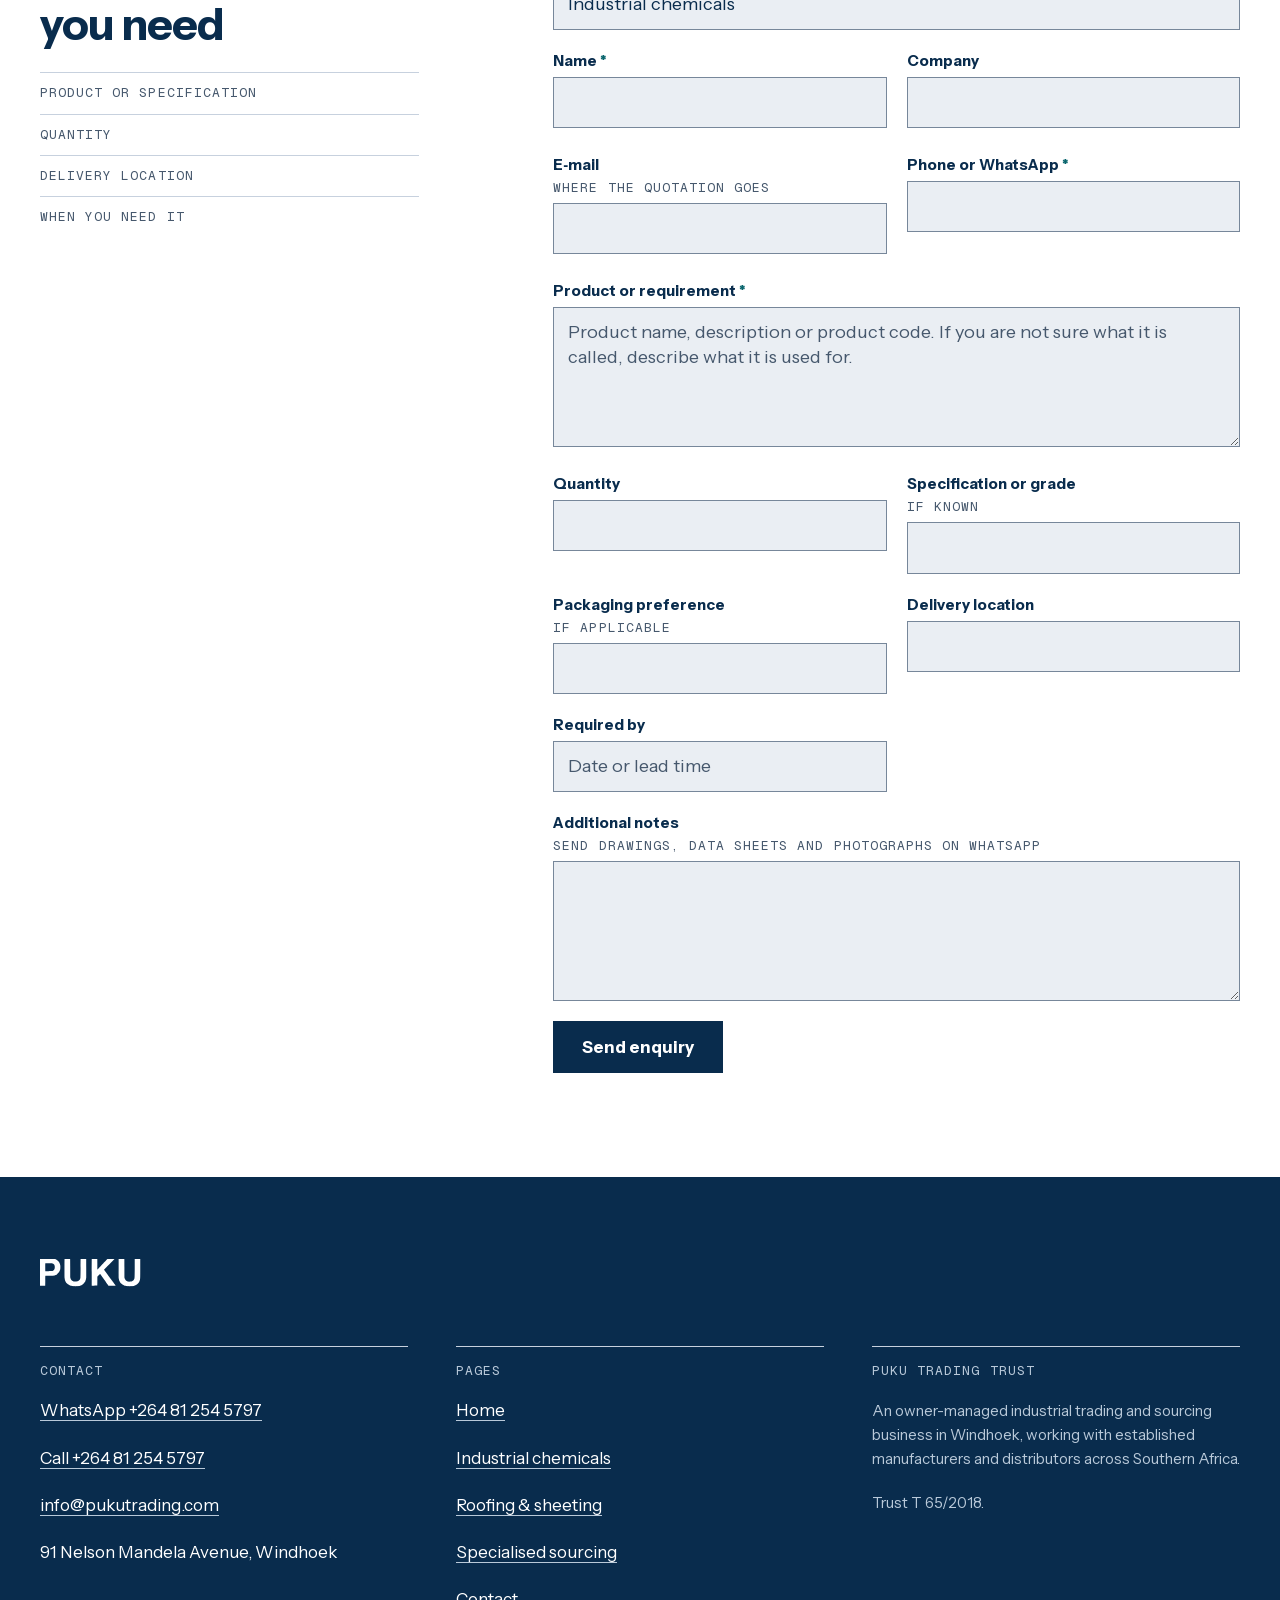
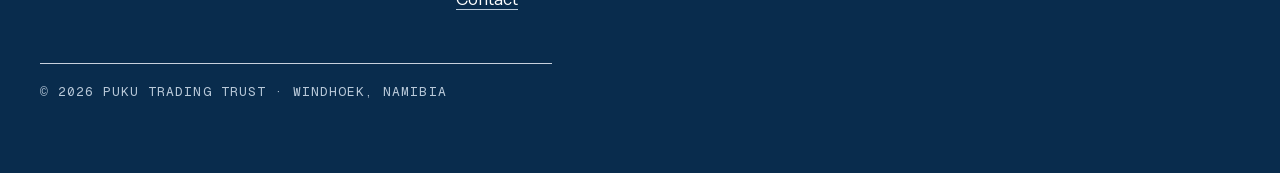
==== commit 13a30c01: "Drop the attachment field; use info@pukutrading.com throughout The attachment field cost enquiries r" ====
--- a/index.html
+++ b/index.html
@@ -29,7 +29,7 @@
 <link rel="preload" href="/assets/fonts/instrument-regular.woff2" as="font" type="font/woff2" crossorigin>
 <link rel="preload" href="/assets/fonts/instrument-bold.woff2" as="font" type="font/woff2" crossorigin>
 <link rel="preload" href="/assets/fonts/geist-mono.woff2" as="font" type="font/woff2" crossorigin>
-<link rel="stylesheet" href="/assets/css/site.css?v=5">
+<link rel="stylesheet" href="/assets/css/site.css?v=8">
 <script type="application/ld+json">
 {
   "@context": "https://schema.org",
@@ -39,7 +39,7 @@
   "description": "Owner-managed industrial trading and sourcing business in Windhoek, Namibia. The local commercial link between Namibian industrial customers and established Southern African manufacturers and suppliers, covering industrial chemicals, roofing and sheeting, and specialised industrial sourcing.",
   "url": "https://pukutrading.com/",
   "telephone": "+264812545797",
-  "email": "pukutrading@gmail.com",
+  "email": "info@pukutrading.com",
   "image": "https://pukutrading.com/assets/img/og.png",
   "address": {
     "@type": "PostalAddress",
@@ -79,7 +79,7 @@
         <ul>
             <li><a href="index.html" aria-current="page">Home</a></li>
             <li><a href="chemicals.html">Chemicals</a></li>
-            <li><a href="building-roofing.html">Roofing &amp; sheeting</a></li>
+            <li><a href="roofing.html">Roofing &amp; sheeting</a></li>
             <li><a href="sourcing.html">Specialised sourcing</a></li>
             <li><a href="contact.html">Contact</a></li>
         </ul>
@@ -110,7 +110,7 @@
           </div>
           <div>
             <dt>E&#8209;mail</dt>
-            <dd><a href="mailto:pukutrading@gmail.com">pukutrading@gmail.com</a></dd>
+            <dd><a href="mailto:info@pukutrading.com">info@pukutrading.com</a></dd>
           </div>
           <div>
             <dt>Office</dt>
@@ -136,7 +136,7 @@
         <p>Bulk and specialty industrial chemicals sourced for mining, food and fish processing, water treatment, marine, manufacturing and other industrial users.</p>
         <span class="plate__go">Discuss a chemical requirement &rarr;</span>
       </a>
-      <a class="plate" href="building-roofing.html">
+      <a class="plate" href="roofing.html">
         <p class="label">Sheets &middot; Flashings &middot; Fixings &middot; Layouts</p>
         <h3>Roofing &amp; sheeting</h3>
         <p>Roof sheeting, flashings, fixings and related roofing materials, with layout and quantity assistance available from customer drawings.</p>
@@ -225,7 +225,7 @@
       </div>
       <div class="enquiry__form">
 
-        <form class="enquiry-form form" action="https://formspree.io/f/mwleowok" method="POST" enctype="multipart/form-data">
+        <form class="enquiry-form form" action="https://formspree.io/f/mwleowok" method="POST">
           <input type="hidden" name="_subject" value="Website enquiry — Puku Trading Trust">
           <input type="hidden" name="_page" value="">
           <p class="sr"><label>Leave this empty <input type="text" name="_gotcha" tabindex="-1" autocomplete="off"></label></p>
@@ -288,26 +288,22 @@
             <label for="home-by">Required by</label>
             <input id="home-by" name="required_by" type="text" placeholder="Date or lead time">
           </p>
-          <p class="field">
-            <label for="home-file">Attachment</label>
-            <span class="hint">SDS, drawing, specification or photograph</span>
-            <input id="home-file" name="attachment" type="file" accept="image/*,.pdf,.doc,.docx,.xls,.xlsx,.csv,.txt,.dwg">
-          </p>
           <p class="field field--wide">
             <label for="home-notes">Additional notes</label>
+            <span class="hint">Send drawings, data sheets and photographs on WhatsApp</span>
             <textarea id="home-notes" name="notes"></textarea>
           </p>
 
           <p class="field--wide" style="margin:0">
             <button class="btn btn--primary" type="submit">Send enquiry</button>
           </p>
-          <p class="field--wide form__fail" hidden>That did not go through. Please send the same details on <a href="https://wa.me/264812545797" data-wa>WhatsApp</a> or to <a href="mailto:pukutrading@gmail.com">pukutrading@gmail.com</a>.</p>
+          <p class="field--wide form__fail" hidden>That did not go through. Please send the same details on <a href="https://wa.me/264812545797" data-wa>WhatsApp</a> or to <a href="mailto:info@pukutrading.com">info@pukutrading.com</a>. <span class="form__why" hidden></span></p>
         </form>
 
         <div class="sent" role="status" hidden>
           <p class="label label--accent">Sent</p>
           <h3 tabindex="-1">Thank you — your enquiry has arrived.</h3>
-          <p>We will come back to you from pukutrading@gmail.com or on WhatsApp. If it is urgent, send the same details straight to WhatsApp.</p>
+          <p>We will come back to you from info@pukutrading.com or on WhatsApp. If it is urgent, send the same details straight to WhatsApp.</p>
         </div>
 
       </div>
@@ -326,7 +322,7 @@
         <ul>
           <li><a href="https://wa.me/264812545797" data-wa>WhatsApp +264 81 254 5797</a></li>
           <li><a href="tel:+264812545797">Call +264 81 254 5797</a></li>
-          <li><a href="mailto:pukutrading@gmail.com">pukutrading@gmail.com</a></li>
+          <li><a href="mailto:info@pukutrading.com">info@pukutrading.com</a></li>
           <li><span class="foot__line">91 Nelson Mandela Avenue, Windhoek</span></li>
         </ul>
       </div>
@@ -335,7 +331,7 @@
         <ul>
           <li><a href="index.html">Home</a></li>
           <li><a href="chemicals.html">Industrial chemicals</a></li>
-          <li><a href="building-roofing.html">Roofing &amp; sheeting</a></li>
+          <li><a href="roofing.html">Roofing &amp; sheeting</a></li>
           <li><a href="sourcing.html">Specialised sourcing</a></li>
           <li><a href="contact.html">Contact</a></li>
         </ul>
@@ -355,6 +351,6 @@
   <a href="tel:+264812545797">Call</a>
 </nav>
 
-<script src="/assets/js/site.js?v=5" defer></script>
+<script src="/assets/js/site.js?v=8" defer></script>
 </body>
 </html>
--- a/assets/css/site.css
+++ b/assets/css/site.css
@@ -597,6 +597,10 @@
 }
 @media (max-width: 55.999rem) { .enquiry__form { margin-top: 32px; } }
 
+/* The reason a submission was refused, quoted from the form service. */
+.form__why { display: block; margin-top: 8px; color: var(--fg-2); font-size: var(--fs-small); }
+.form__why[hidden] { display: none; }
+
 .sent { border-top: var(--rule-group); padding-block: 24px; }
 .sent .label { margin-bottom: 12px; }
 .sent h3 { margin-bottom: 12px; }
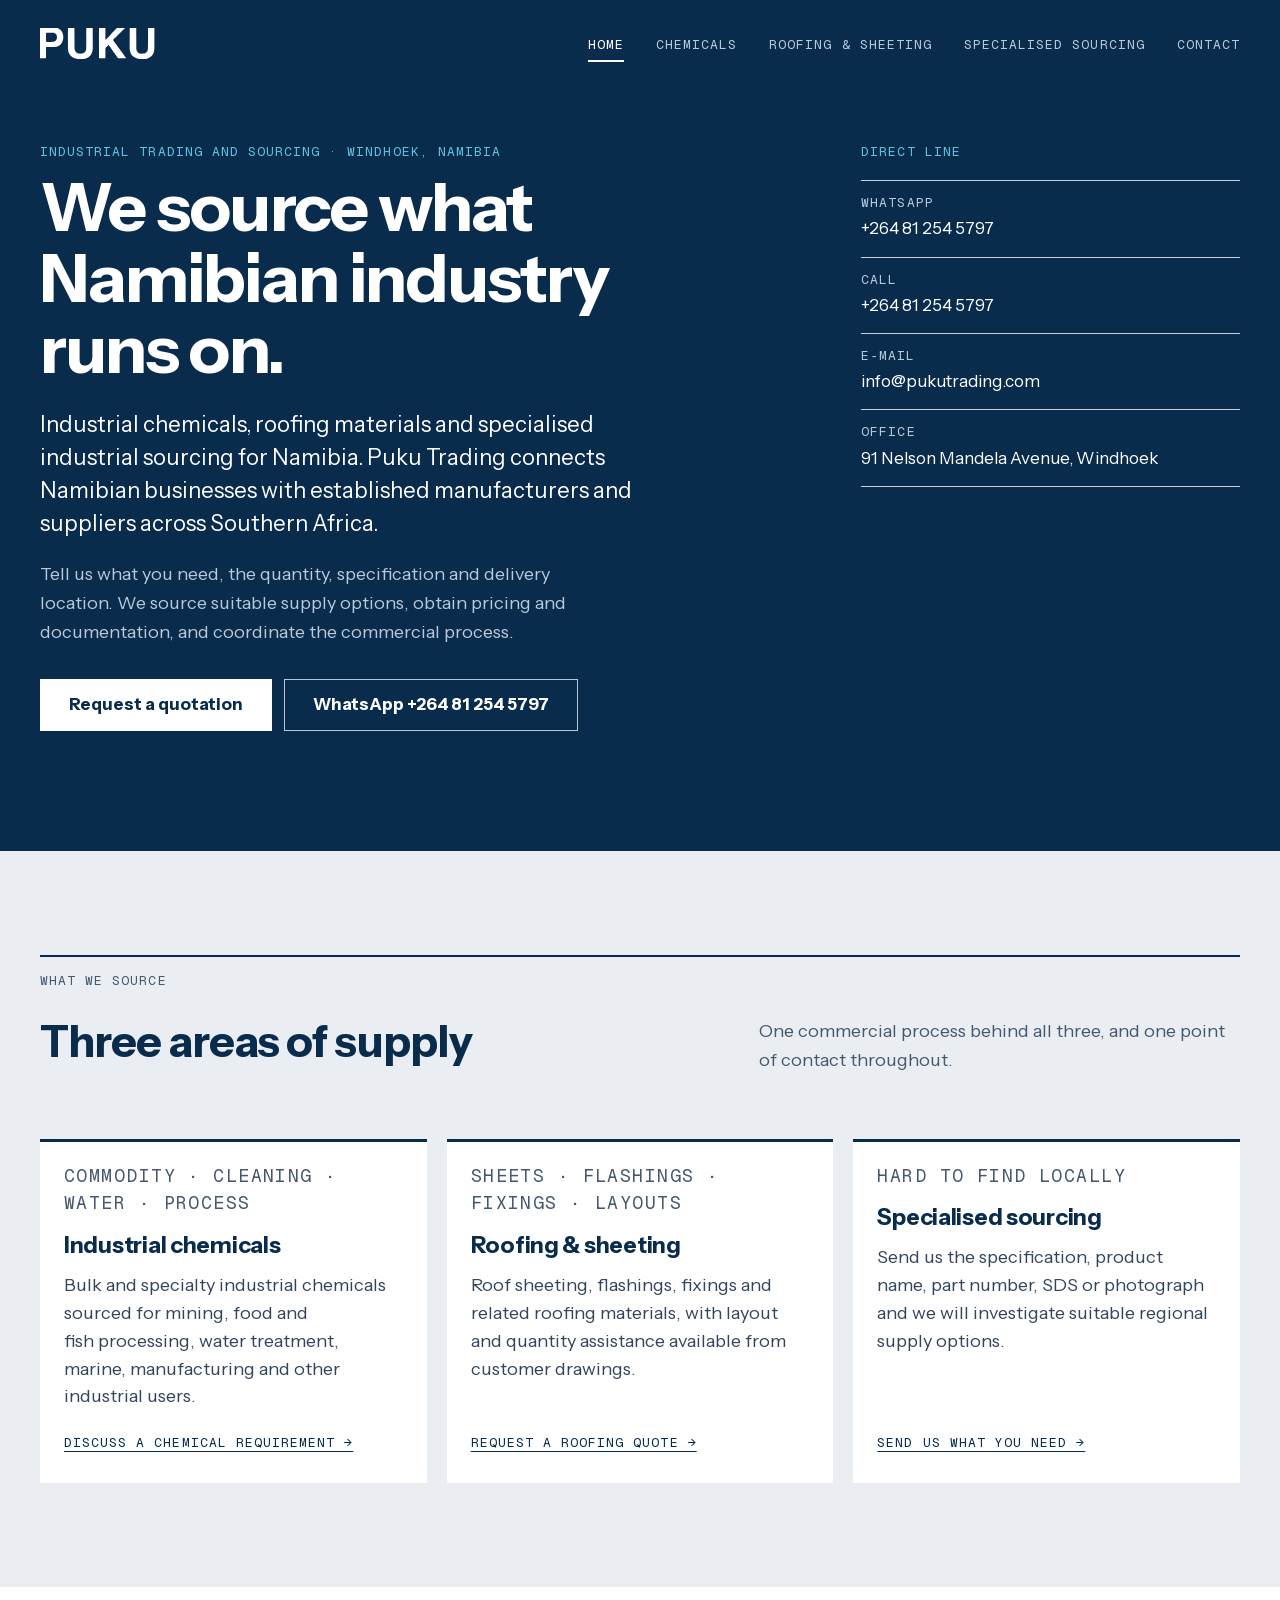
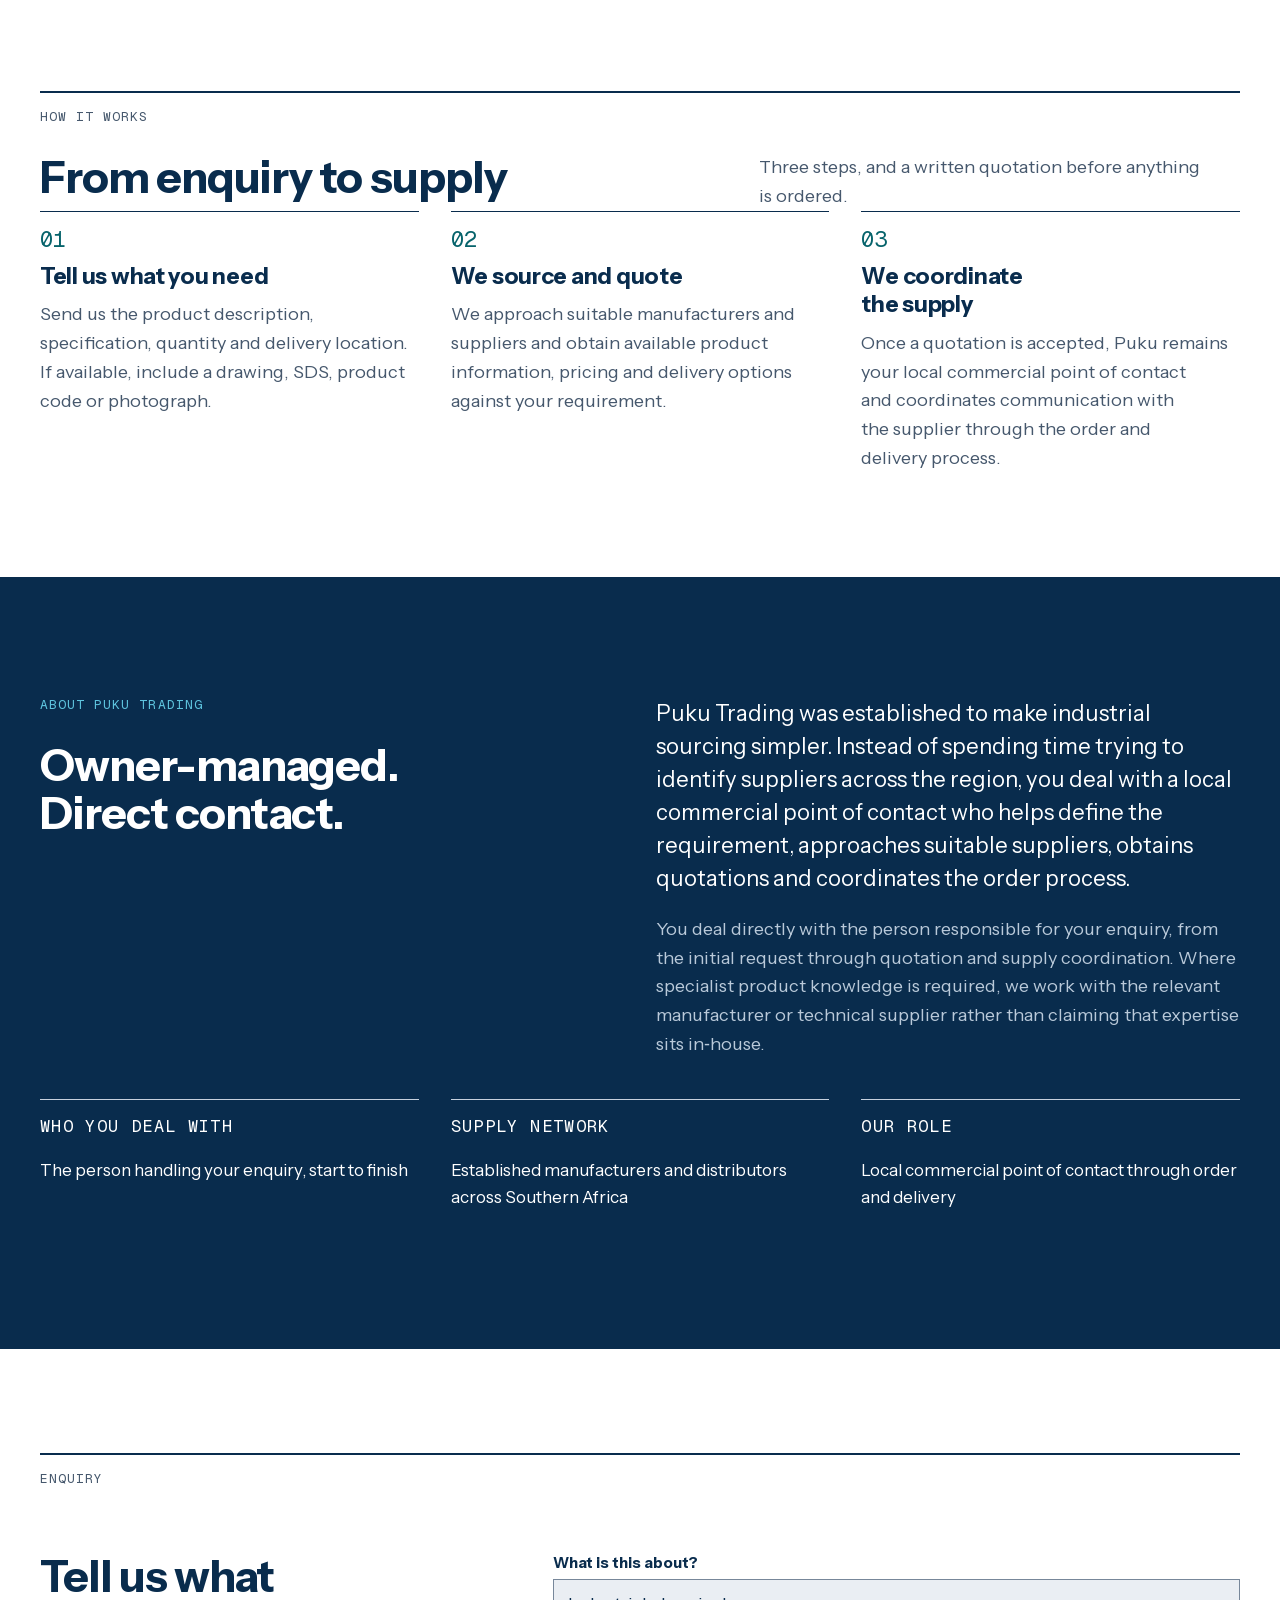
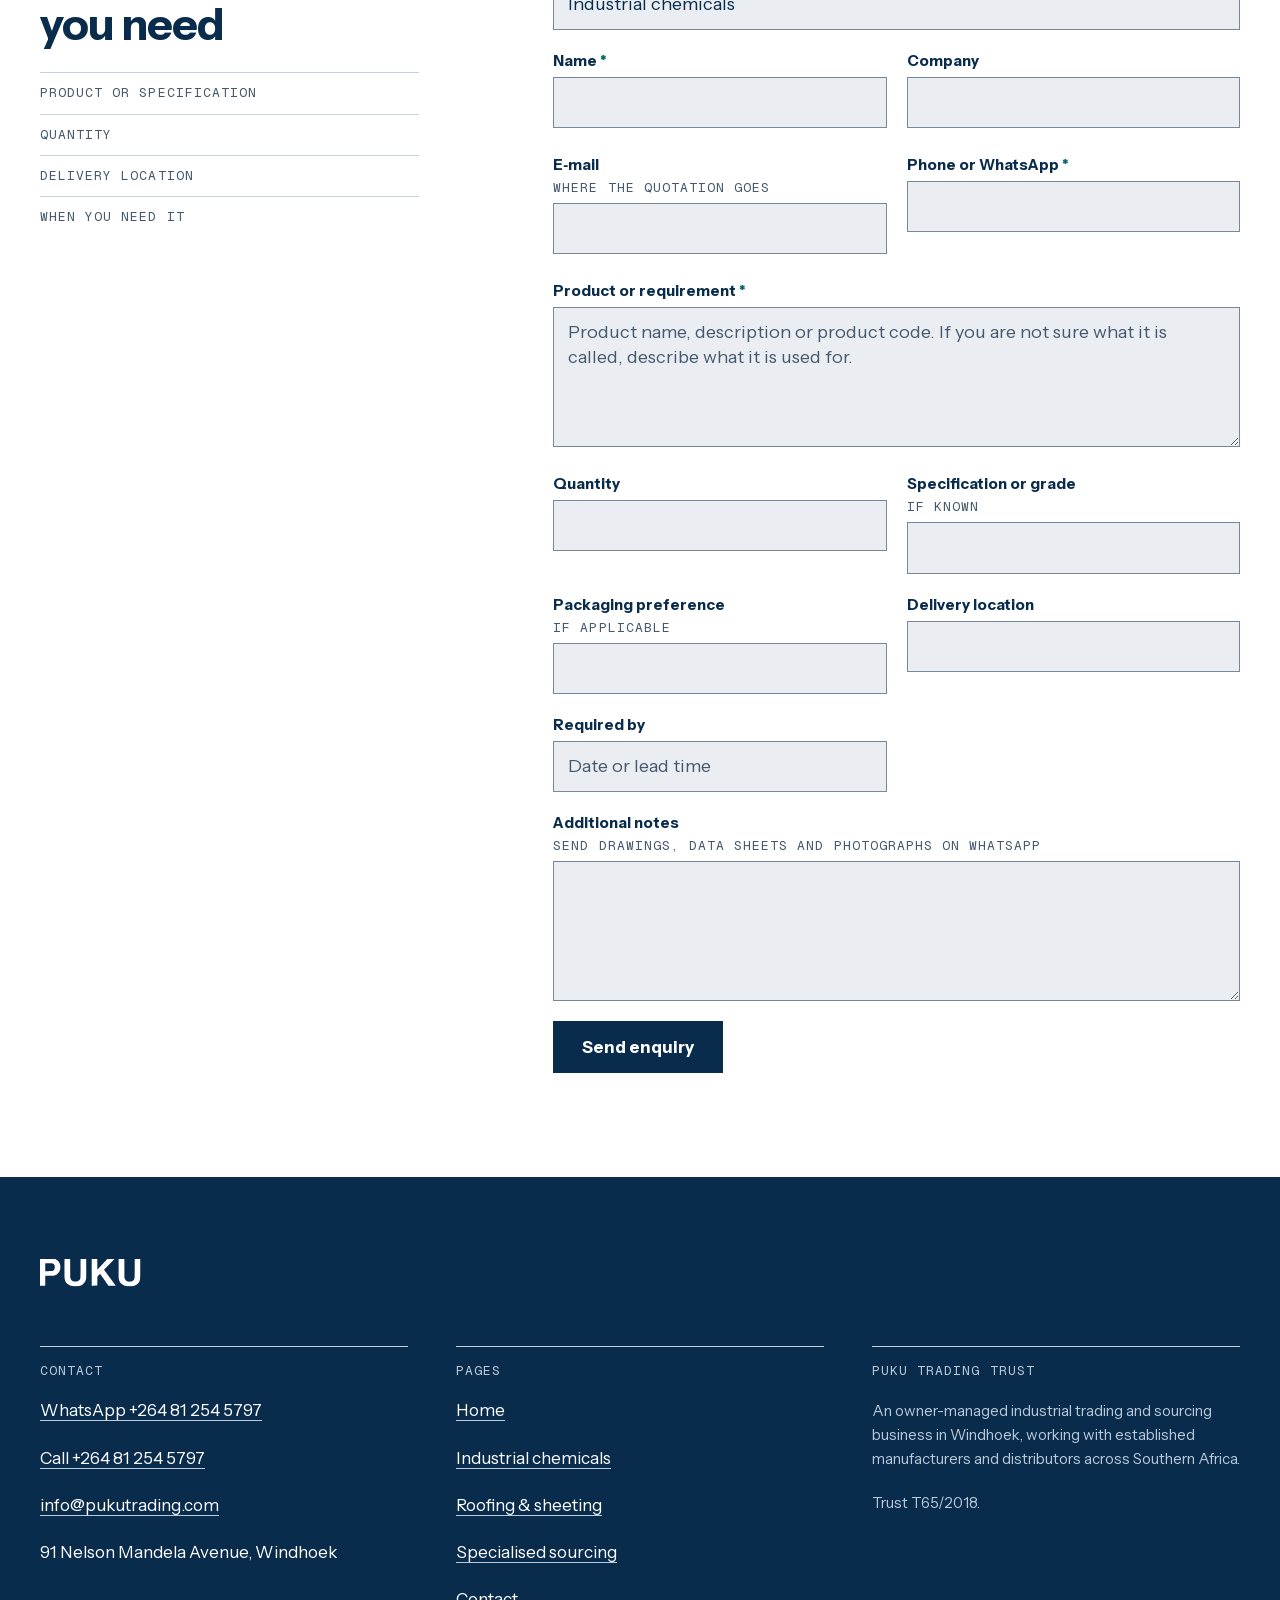
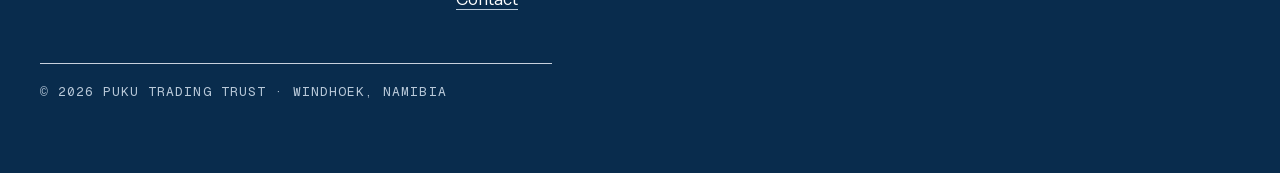
==== commit 896c009c: "Name the roofing profiles, and set the trust number as T65/2018 - Profiles are now IBR 686, Corrugat" ====
--- a/index.html
+++ b/index.html
@@ -339,7 +339,7 @@
       <div class="foot__col">
         <p class="label">Puku Trading Trust</p>
         <p class="foot__about">An owner-managed industrial trading and sourcing business in Windhoek, working with established manufacturers and distributors across Southern Africa.</p>
-        <p class="foot__about">Trust T&nbsp;65/2018.</p>
+        <p class="foot__about">Trust T65/2018.</p>
       </div>
     </div>
     <p class="foot__legal label">&copy; <span data-year>2026</span> Puku Trading Trust &middot; Windhoek, Namibia</p>
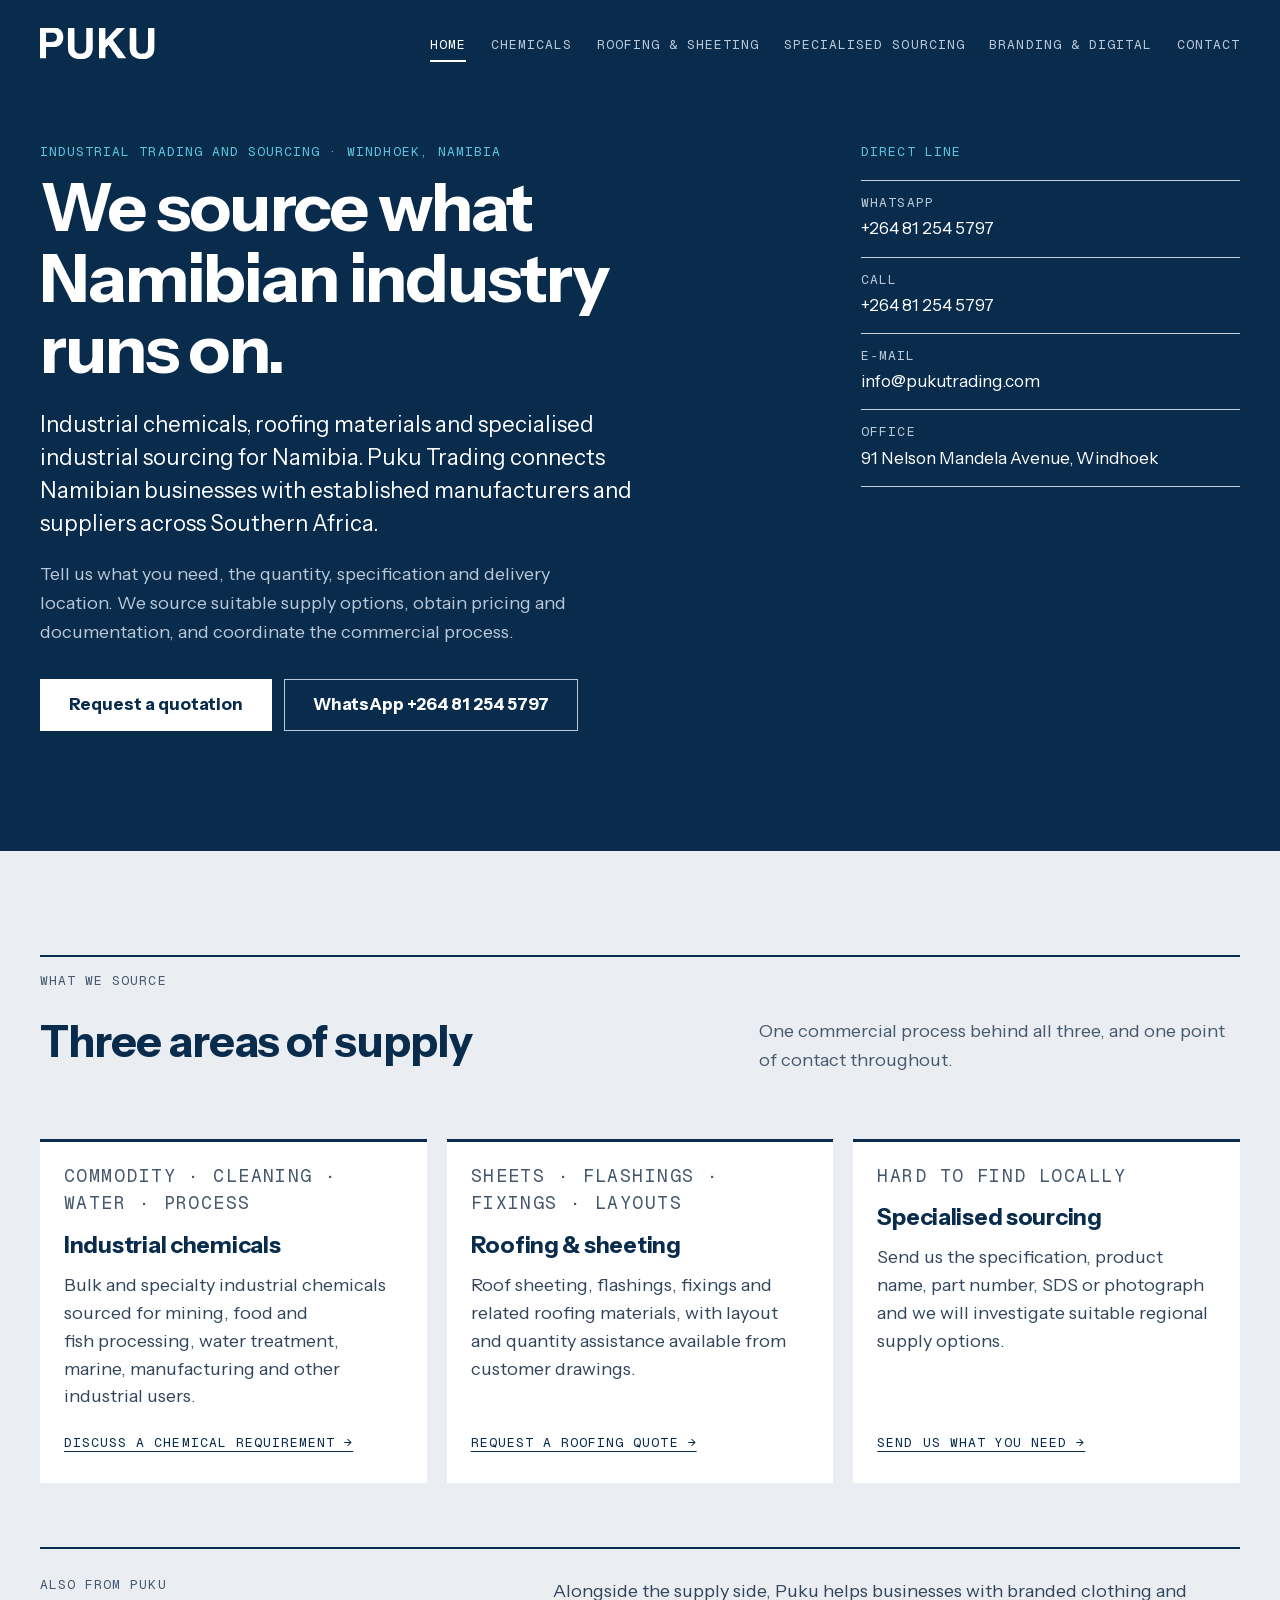
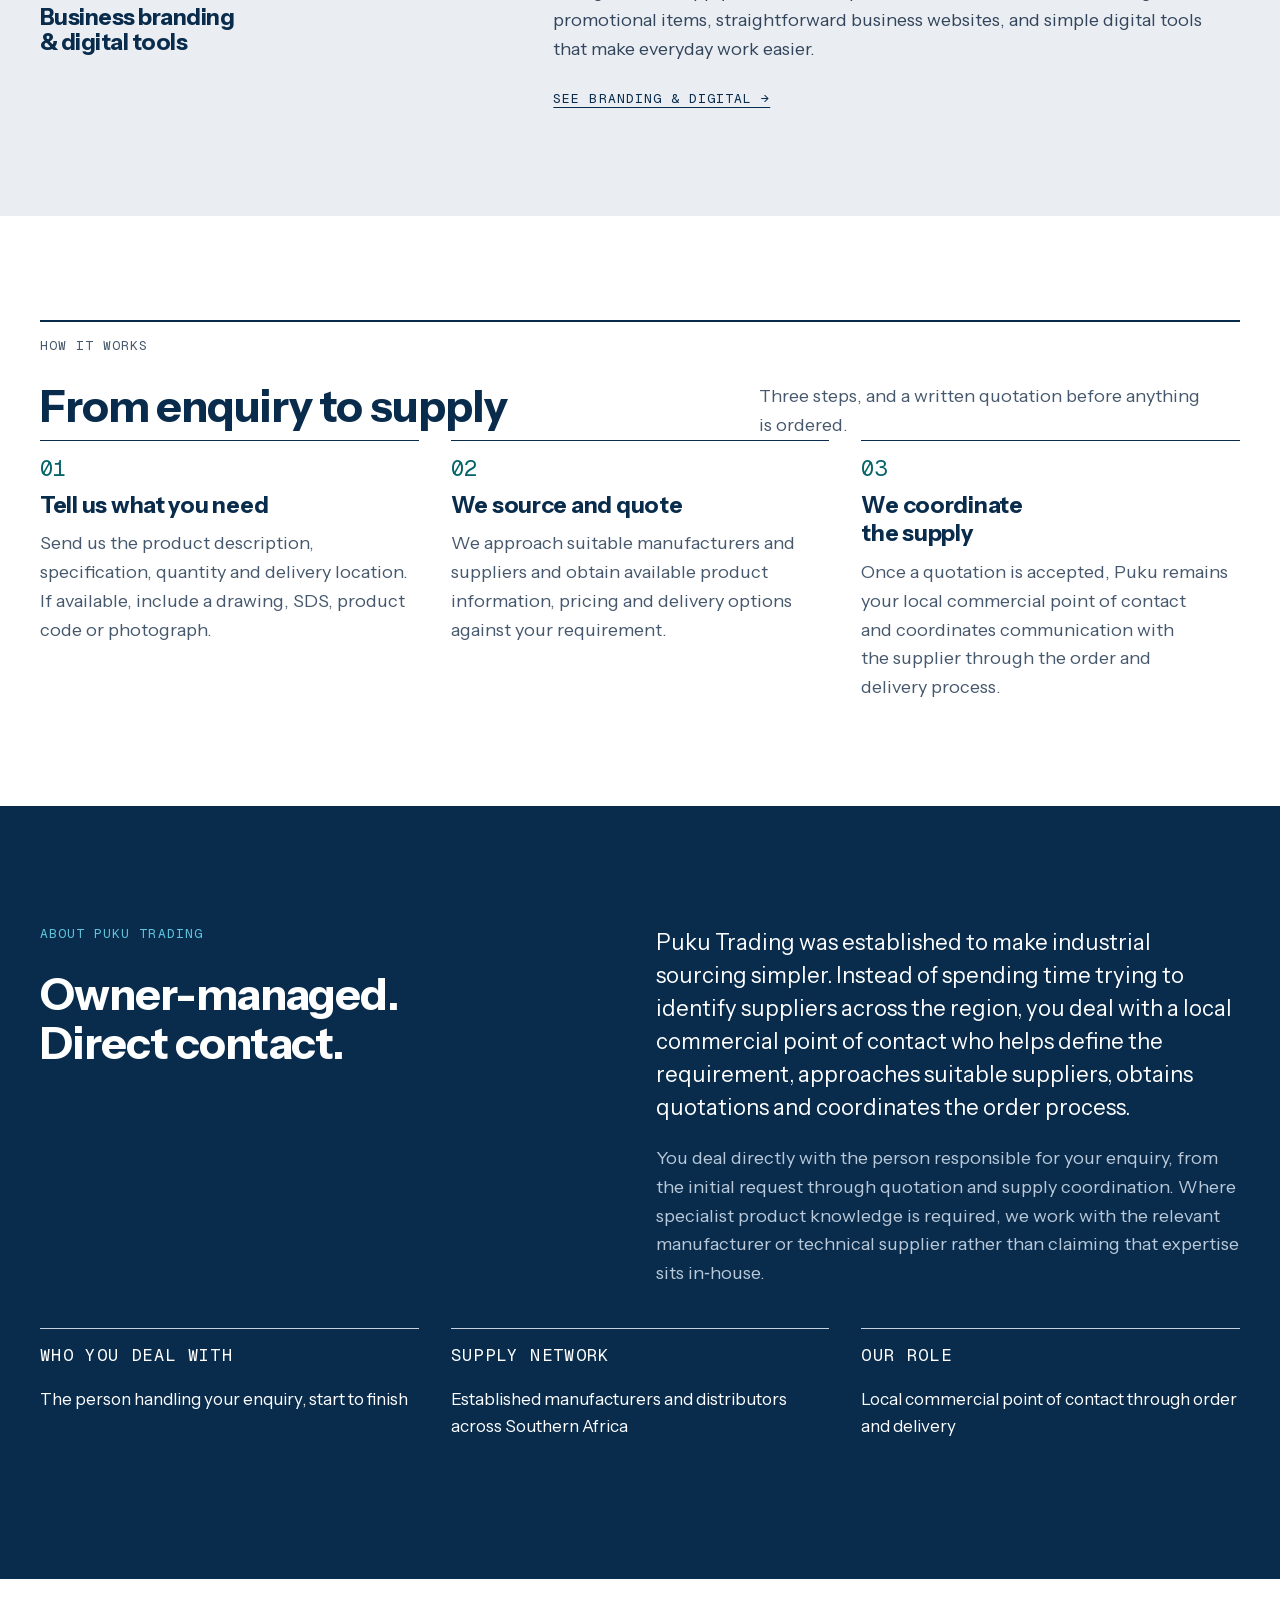
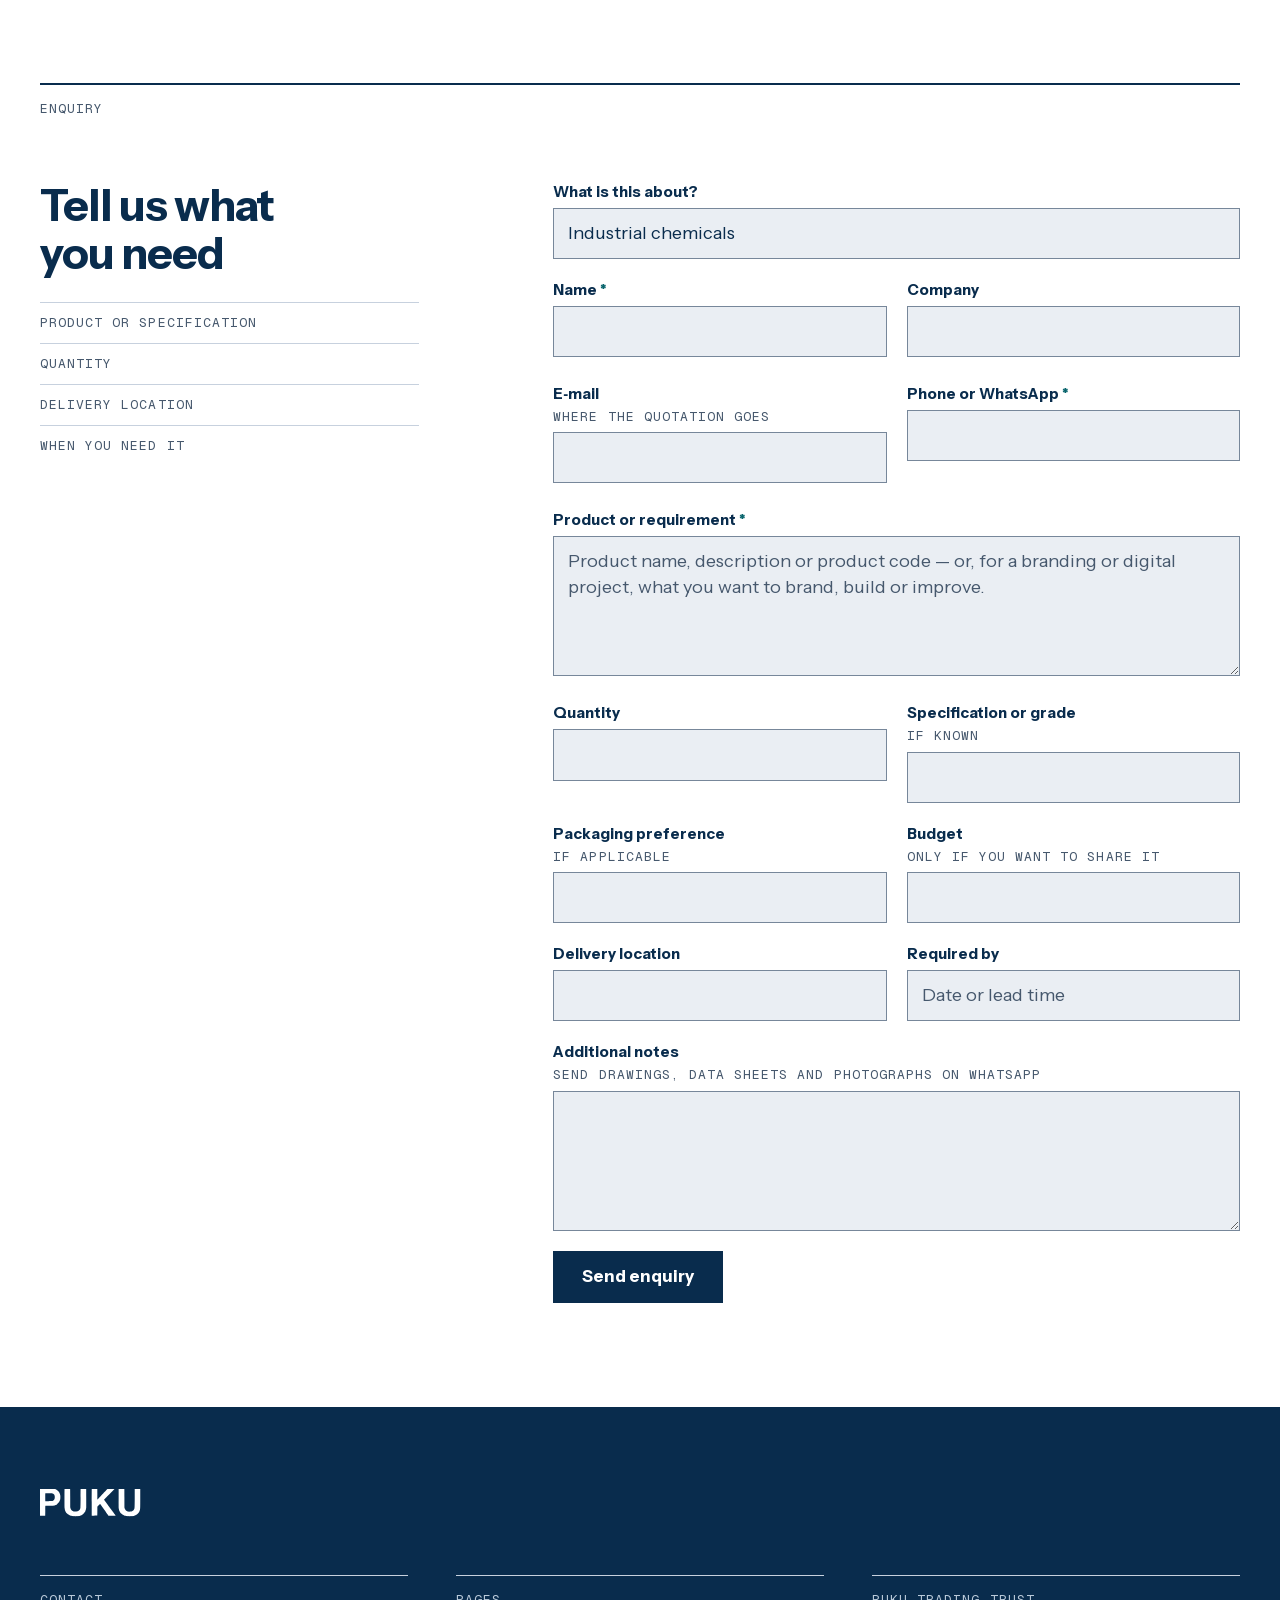
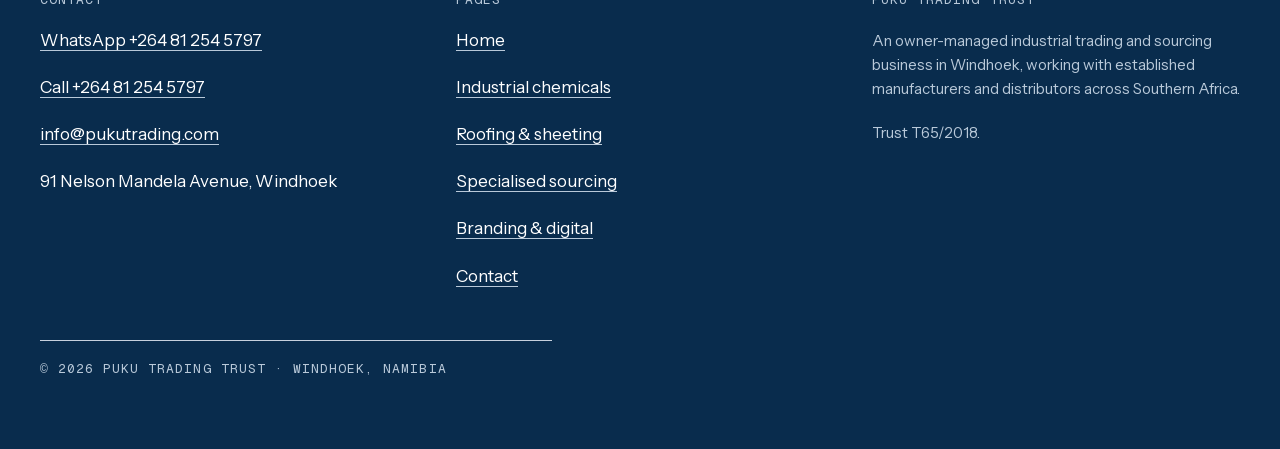
==== commit fa66bd31: "Add Business branding & digital tools as a secondary line A fourth thing Puku does, deliberately bui" ====
--- a/index.html
+++ b/index.html
@@ -29,7 +29,7 @@
 <link rel="preload" href="/assets/fonts/instrument-regular.woff2" as="font" type="font/woff2" crossorigin>
 <link rel="preload" href="/assets/fonts/instrument-bold.woff2" as="font" type="font/woff2" crossorigin>
 <link rel="preload" href="/assets/fonts/geist-mono.woff2" as="font" type="font/woff2" crossorigin>
-<link rel="stylesheet" href="/assets/css/site.css?v=8">
+<link rel="stylesheet" href="/assets/css/site.css?v=10">
 <script type="application/ld+json">
 {
   "@context": "https://schema.org",
@@ -57,7 +57,8 @@
   "knowsAbout": [
     "Industrial chemicals sourcing", "Bulk and commodity chemicals",
     "Industrial cleaning chemicals", "Water and wastewater treatment chemicals",
-    "Roof sheeting and roofing accessories", "Specialised industrial sourcing"
+    "Roof sheeting and roofing accessories", "Specialised industrial sourcing",
+    "Branded clothing and promotional items", "Business websites and simple digital tools"
   ]
 }
 </script>
@@ -81,6 +82,7 @@
             <li><a href="chemicals.html">Chemicals</a></li>
             <li><a href="roofing.html">Roofing &amp; sheeting</a></li>
             <li><a href="sourcing.html">Specialised sourcing</a></li>
+            <li><a href="branding.html">Branding &amp; digital</a></li>
             <li><a href="contact.html">Contact</a></li>
         </ul>
       </nav>
@@ -149,6 +151,20 @@
         <span class="plate__go">Send us what you need &rarr;</span>
       </a>
     </div>
+
+    <!-- Branding is a secondary line, not a fourth area of supply. It sits
+         below the plates behind a 2px section rule so it can never read as
+         equal in weight to industrial chemicals. -->
+    <div class="also grid">
+      <div class="also__head">
+        <p class="label">Also from Puku</p>
+        <h2>Business branding &amp; digital tools</h2>
+      </div>
+      <div class="also__body">
+        <p>Alongside the supply side, Puku helps businesses with branded clothing and promotional items, straightforward business websites, and simple digital tools that make everyday work easier.</p>
+        <p><a class="also__go" href="branding.html">See branding &amp; digital &rarr;</a></p>
+      </div>
+    </div>
   </div>
 </section>
 
@@ -236,6 +252,7 @@
               <option>Industrial chemicals</option>
               <option>Roofing &amp; sheeting</option>
               <option>Specialised sourcing</option>
+              <option>Business branding &amp; digital tools</option>
             </select>
           </p>
 
@@ -262,7 +279,7 @@
 
           <p class="field field--wide">
             <label for="home-product">Product or requirement <span class="req" aria-hidden="true">*</span><span class="sr"> (required)</span></label>
-            <textarea id="home-product" name="requirement" required placeholder="Product name, description or product code. If you are not sure what it is called, describe what it is used for."></textarea>
+            <textarea id="home-product" name="requirement" required placeholder="Product name, description or product code — or, for a branding or digital project, what you want to brand, build or improve."></textarea>
             <span class="field__err" id="home-product-err" role="alert"></span>
           </p>
 
@@ -279,6 +296,11 @@
             <label for="home-pack">Packaging preference</label>
             <span class="hint">If applicable</span>
             <input id="home-pack" name="packaging" type="text">
+          </p>
+          <p class="field">
+            <label for="home-budget">Budget</label>
+            <span class="hint">Only if you want to share it</span>
+            <input id="home-budget" name="budget" type="text">
           </p>
           <p class="field">
             <label for="home-place">Delivery location</label>
@@ -333,6 +355,7 @@
           <li><a href="chemicals.html">Industrial chemicals</a></li>
           <li><a href="roofing.html">Roofing &amp; sheeting</a></li>
           <li><a href="sourcing.html">Specialised sourcing</a></li>
+          <li><a href="branding.html">Branding &amp; digital</a></li>
           <li><a href="contact.html">Contact</a></li>
         </ul>
       </div>
@@ -351,6 +374,6 @@
   <a href="tel:+264812545797">Call</a>
 </nav>
 
-<script src="/assets/js/site.js?v=8" defer></script>
+<script src="/assets/js/site.js?v=10" defer></script>
 </body>
 </html>
--- a/assets/css/site.css
+++ b/assets/css/site.css
@@ -250,7 +250,10 @@
   min-height: 72px;
   margin-bottom: clamp(2rem, 1.4rem + 2.7vw, 3.5rem);
 }
-@media (min-width: 56rem) { .masthead { min-height: 88px; flex-wrap: nowrap; } }
+/* The nav breakpoint is its own number, not the layout's. Six items at label
+   size need ~1024px before they fit on one line; below that the Menu button
+   is correct, even though the page grid has already gone to 12 columns.      */
+@media (min-width: 64rem) { .masthead { min-height: 88px; flex-wrap: nowrap; } }
 
 .mark {
   display: flex;
@@ -284,10 +287,17 @@
 }
 .nav a:hover { color: var(--fg-strong); }
 
-@media (min-width: 56rem) {
+@media (min-width: 64rem) {
   .menubtn { display: none; }
-  .nav ul { display: flex; gap: 2rem; }
-  .nav a { display: flex; align-items: center; padding-block: 12px; }
+  /* The gap tightens as the viewport narrows so the six labels keep clear of
+     the wordmark at 1024px without losing air on a wide screen.              */
+  .nav ul { display: flex; gap: clamp(1.25rem, 0.1rem + 1.8vw, 2rem); }
+  .nav a {
+    display: flex;
+    align-items: center;
+    padding-block: 12px;
+    white-space: nowrap;
+  }
   .nav a[aria-current="page"] {
     color: var(--fg-strong);
     box-shadow: inset 0 -2px 0 currentColor;
@@ -296,7 +306,7 @@
 
 /* Mobile navigation sits in normal flow and pushes the page down: no
    positioning, no z-index, no scroll lock, no focus trap.                   */
-@media (max-width: 55.999rem) {
+@media (max-width: 63.999rem) {
   .nav {
     display: none;
     width: 100%;
@@ -434,6 +444,36 @@
 }
 .plate:hover .plate__go { text-decoration-thickness: 2px; }
 
+/* --- The secondary line --------------------------------------------------- */
+/* Branding and digital work is not an area of supply and must never read as a
+   fourth plate. It gets no white ground and no 3px group rule — a 2px section
+   rule and the tint ground put it a clear tier below the divisions.          */
+
+.also {
+  margin-top: clamp(2.5rem, 1.8rem + 2.8vw, 4rem);
+  border-top: var(--rule-section);
+  padding-top: 28px;
+}
+.also h2 { font-size: var(--fs-h3); margin-top: 12px; }
+.also__body { margin-top: 16px; }
+.also__body p { max-width: 62ch; }
+.also__body p + p { margin-top: 20px; }
+.also__go {
+  font: 400 var(--fs-label)/1.2 var(--mono);
+  text-transform: uppercase;
+  letter-spacing: 0.08em;
+  color: var(--fg-strong);
+  text-decoration: underline;
+  text-decoration-thickness: 1px;
+  text-underline-offset: 4px;
+}
+.also__go:hover { text-decoration-thickness: 2px; }
+
+@media (min-width: 56rem) {
+  .also__head { grid-column: 1 / 5; }
+  .also__body { grid-column: 6 / -1; margin-top: 0; }
+}
+
 /* --- Steps ---------------------------------------------------------------- */
 
 .steps {
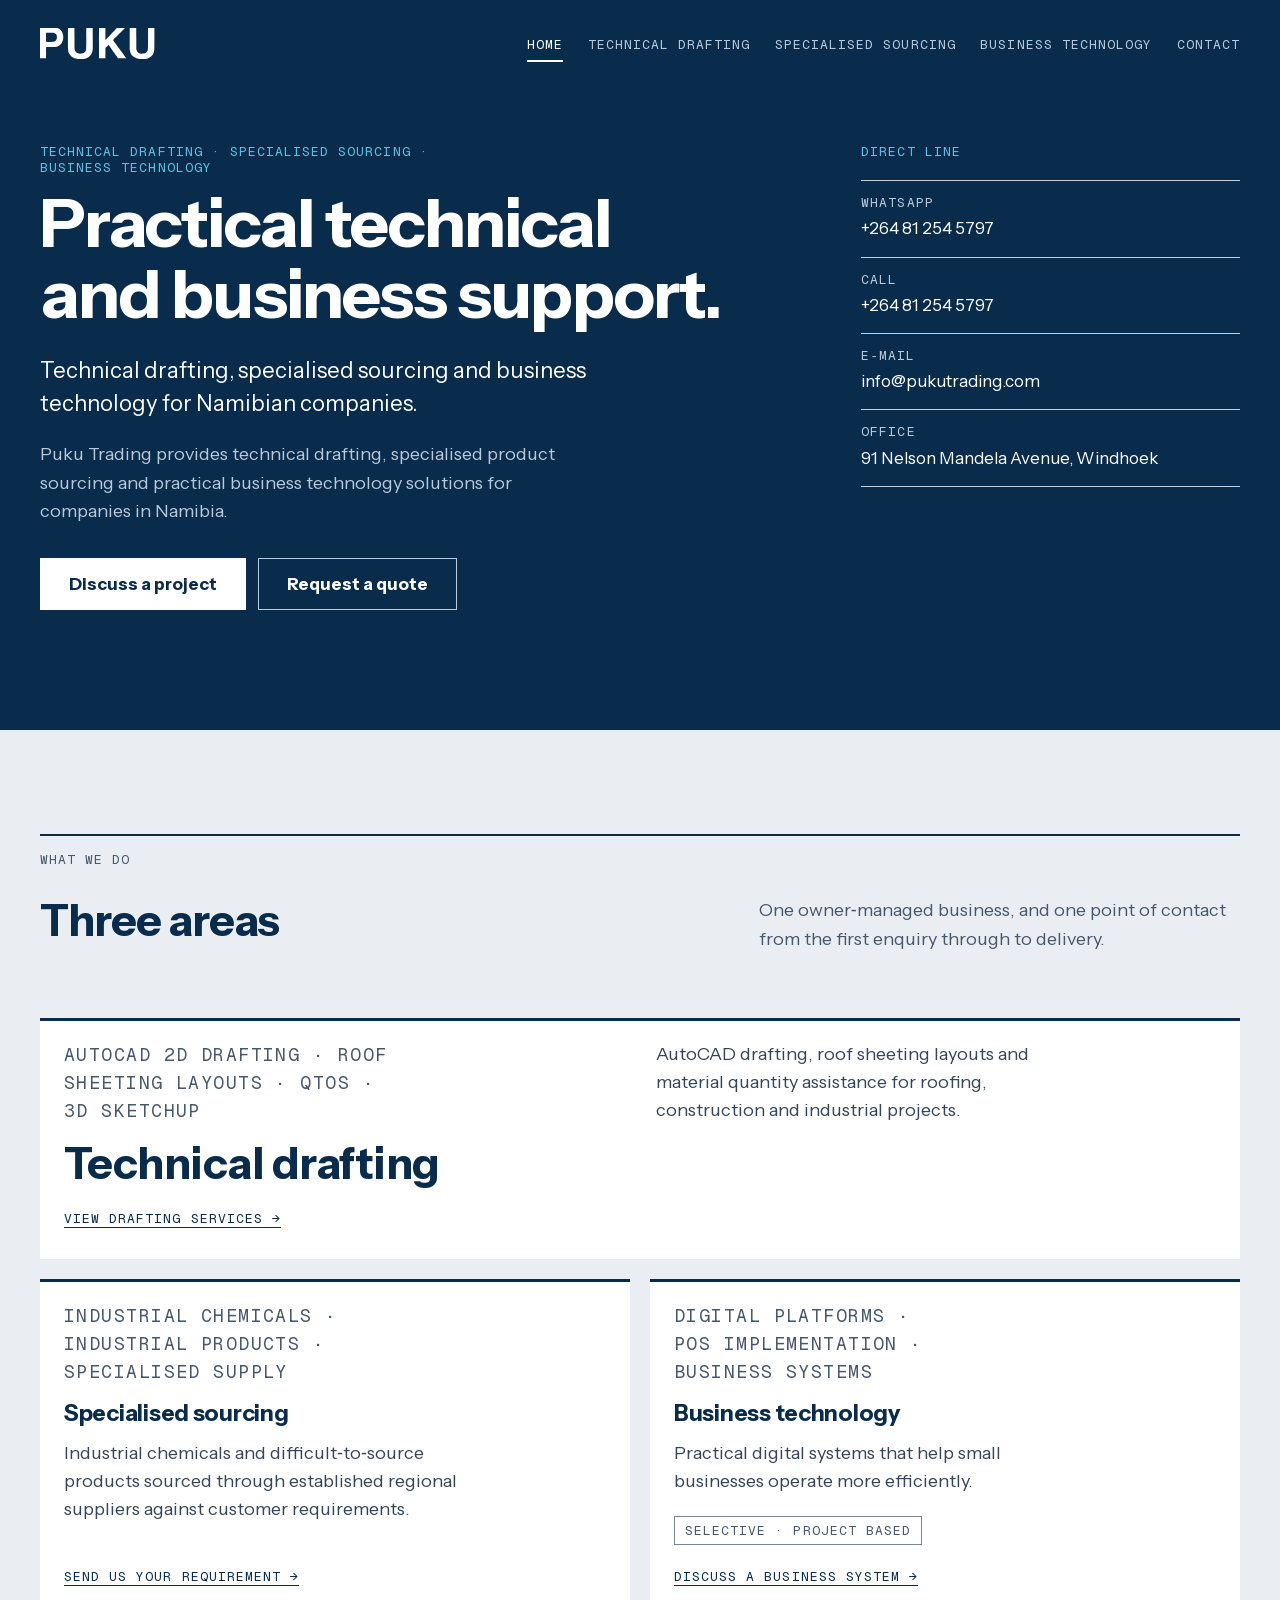
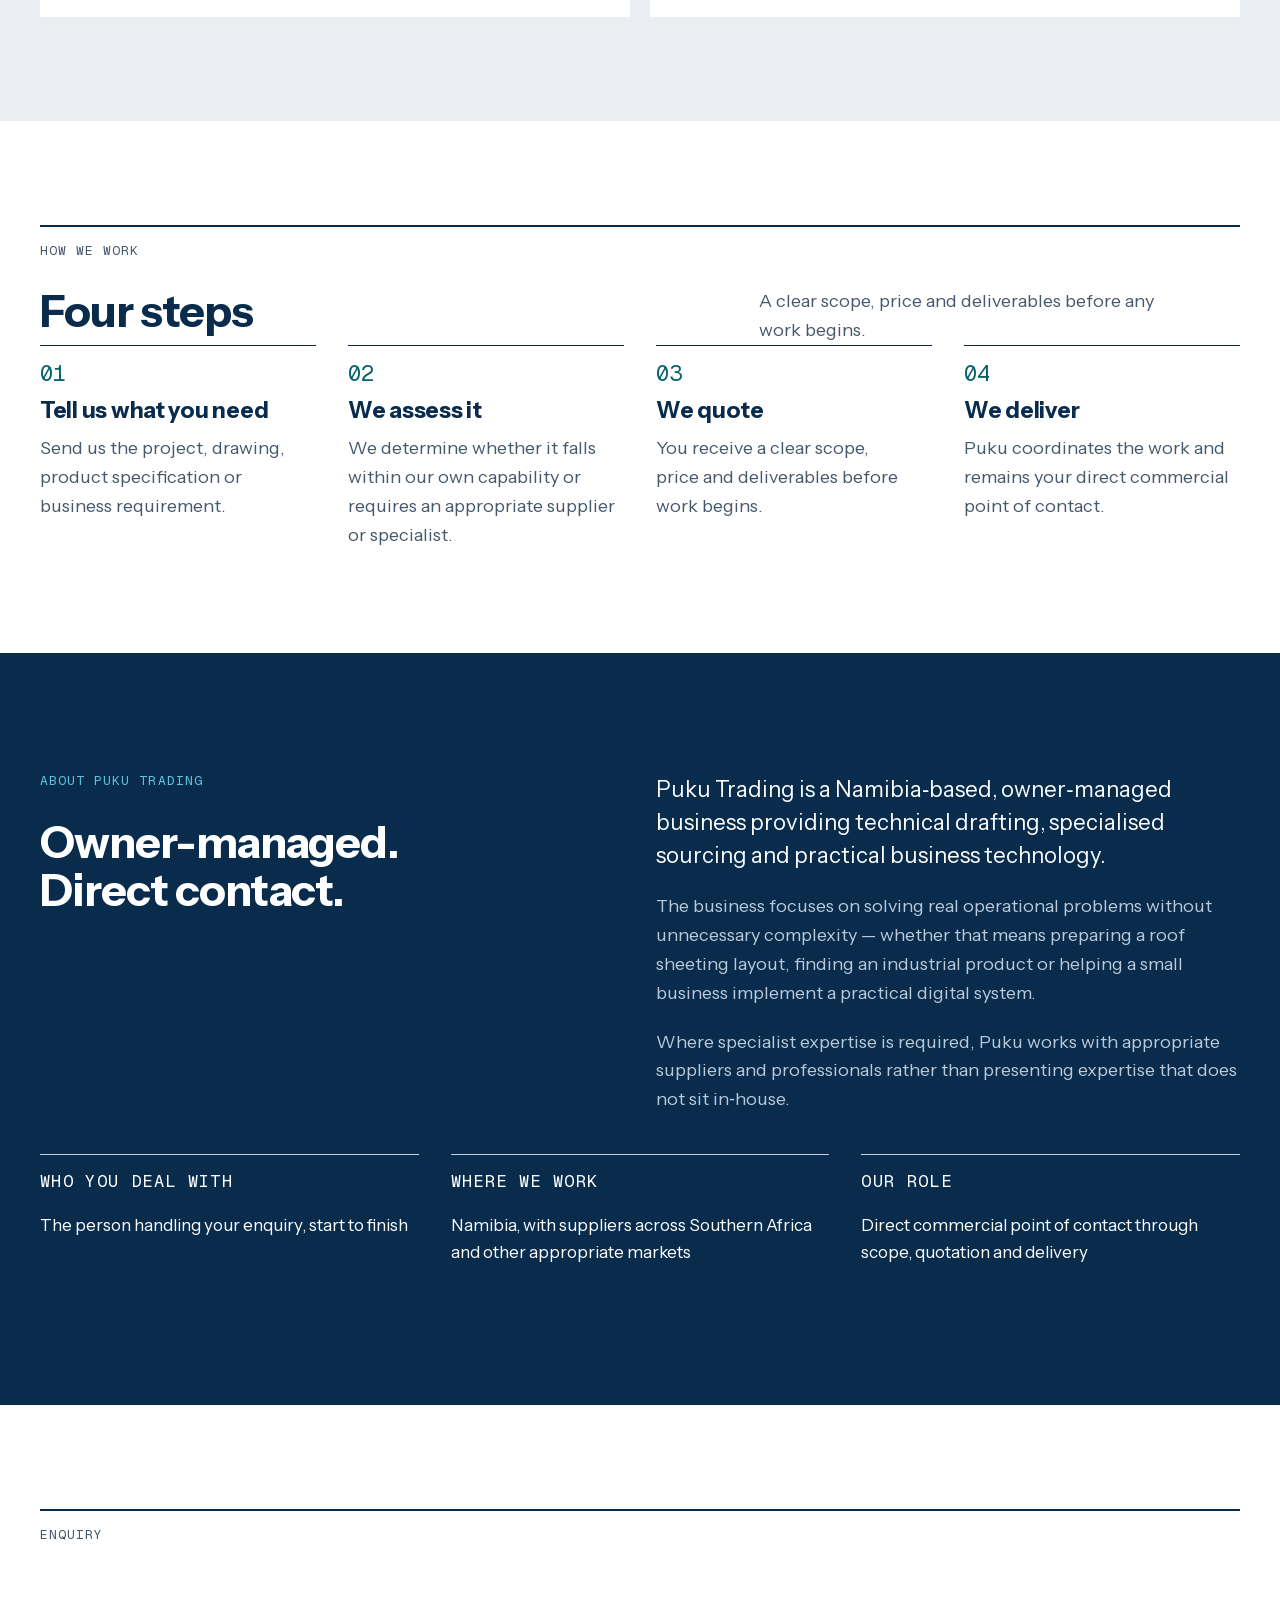
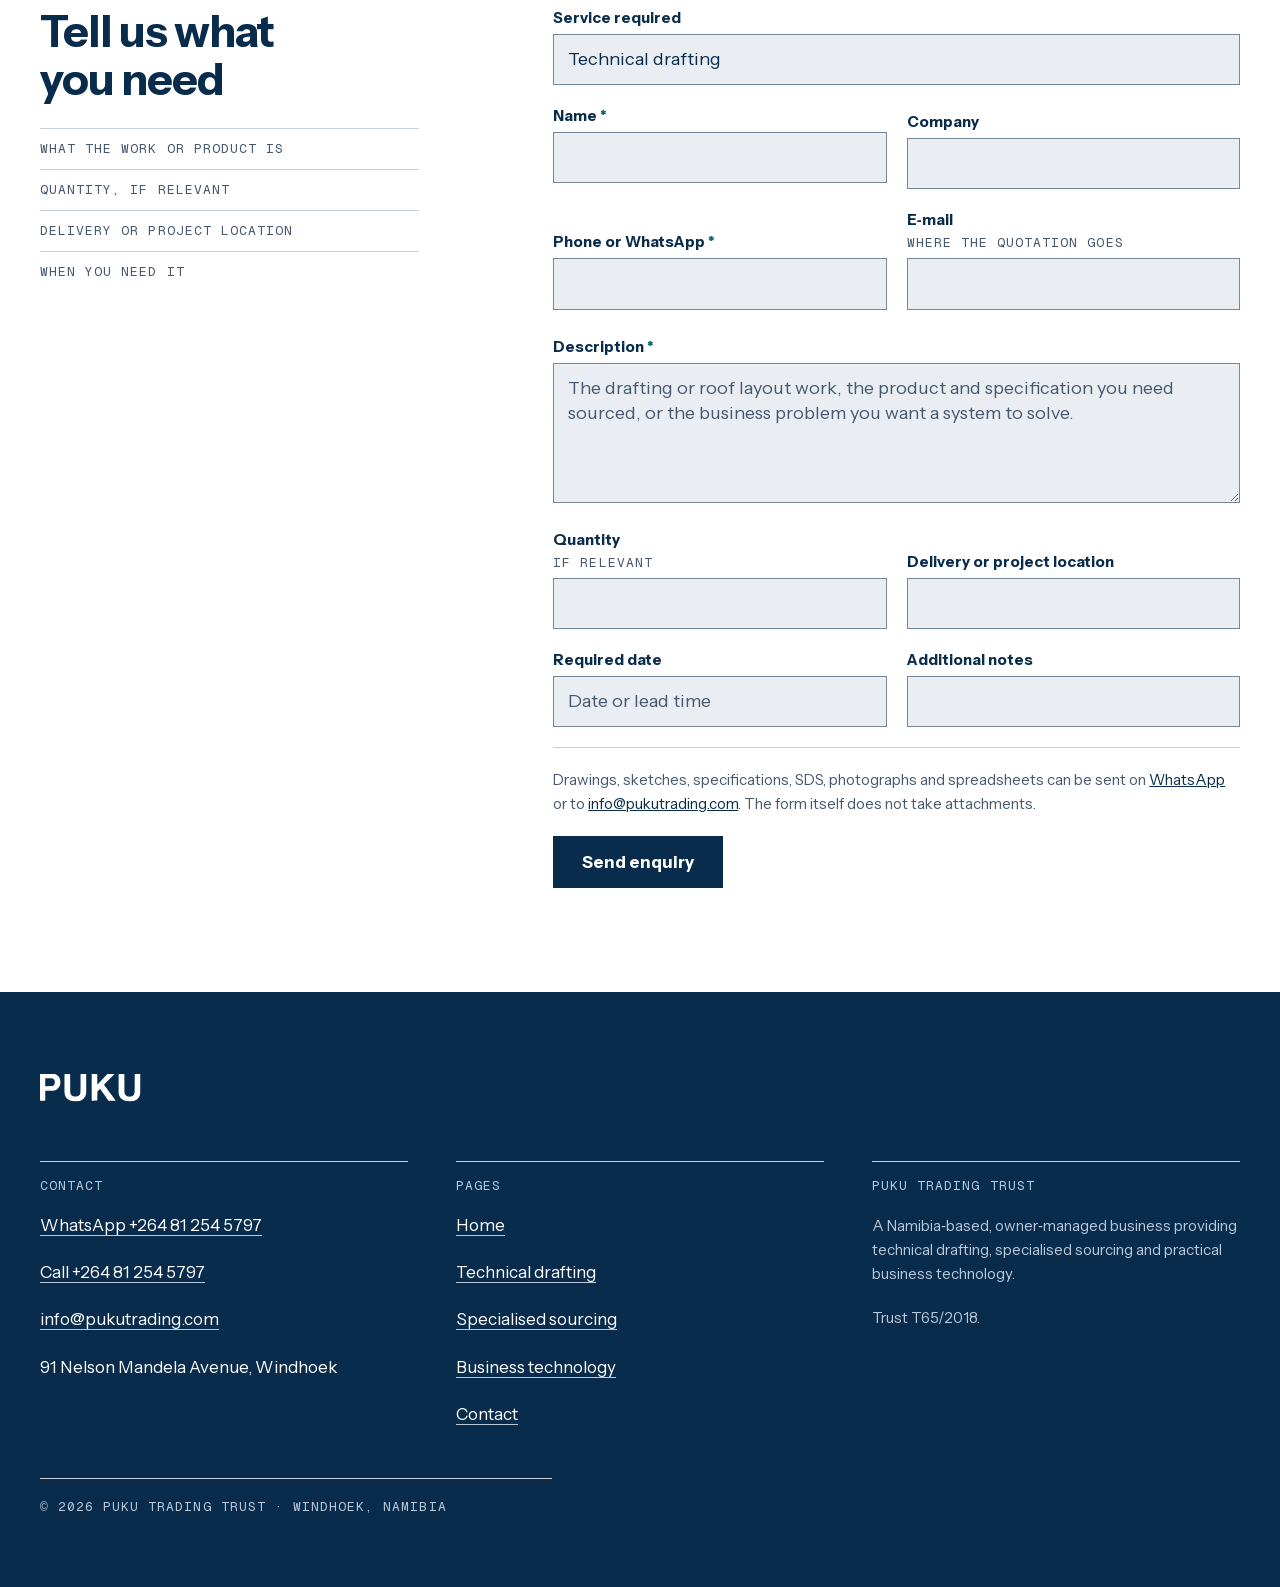
==== commit e3b92263: "Refocus the site onto three service areas Technical drafting, specialised sourcing, business technol" ====
--- a/index.html
+++ b/index.html
@@ -3,23 +3,23 @@
 <head>
 <meta charset="utf-8">
 <meta name="viewport" content="width=device-width, initial-scale=1">
-<title>Puku Trading Trust — industrial chemicals, roofing and sourcing, Namibia</title>
-<meta name="description" content="Owner-managed industrial trading and sourcing in Windhoek. Industrial chemicals, roofing materials and specialised industrial sourcing, connecting Namibian businesses with established Southern African manufacturers and suppliers.">
+<title>Puku Trading — technical drafting, sourcing and business technology, Namibia</title>
+<meta name="description" content="Practical technical and business support for Namibian companies. AutoCAD drafting and roof sheeting layouts, specialised industrial sourcing including industrial chemicals, and practical business technology. Owner-managed, Windhoek.">
 <link rel="canonical" href="https://pukutrading.com/">
 
 <meta property="og:type" content="website">
 <meta property="og:site_name" content="Puku Trading Trust">
-<meta property="og:title" content="Puku Trading Trust — industrial chemicals, roofing and sourcing, Namibia">
-<meta property="og:description" content="Owner-managed industrial trading and sourcing in Windhoek. Industrial chemicals, roofing materials and specialised industrial sourcing, connecting Namibian businesses with established Southern African manufacturers and suppliers.">
+<meta property="og:title" content="Puku Trading — technical drafting, sourcing and business technology, Namibia">
+<meta property="og:description" content="Practical technical and business support for Namibian companies. AutoCAD drafting and roof sheeting layouts, specialised industrial sourcing including industrial chemicals, and practical business technology. Owner-managed, Windhoek.">
 <meta property="og:url" content="https://pukutrading.com/">
-<meta property="og:image" content="https://pukutrading.com/assets/img/og.png">
+<meta property="og:image" content="https://pukutrading.com/assets/img/og.png?v=11">
 <meta property="og:image:width" content="1200">
 <meta property="og:image:height" content="630">
-<meta property="og:image:alt" content="Puku Trading Trust — industrial trading and sourcing, Windhoek, Namibia">
+<meta property="og:image:alt" content="Puku Trading Trust — technical drafting, specialised sourcing and business technology, Namibia">
 <meta name="twitter:card" content="summary_large_image">
-<meta name="twitter:title" content="Puku Trading Trust — industrial chemicals, roofing and sourcing, Namibia">
-<meta name="twitter:description" content="Owner-managed industrial trading and sourcing in Windhoek. Industrial chemicals, roofing materials and specialised industrial sourcing, connecting Namibian businesses with established Southern African manufacturers and suppliers.">
-<meta name="twitter:image" content="https://pukutrading.com/assets/img/og.png">
+<meta name="twitter:title" content="Puku Trading — technical drafting, sourcing and business technology, Namibia">
+<meta name="twitter:description" content="Practical technical and business support for Namibian companies. AutoCAD drafting and roof sheeting layouts, specialised industrial sourcing including industrial chemicals, and practical business technology. Owner-managed, Windhoek.">
+<meta name="twitter:image" content="https://pukutrading.com/assets/img/og.png?v=11">
 <meta name="theme-color" content="#092C4D">
 
 <link rel="icon" href="/favicon.ico" sizes="32x32">
@@ -29,18 +29,18 @@
 <link rel="preload" href="/assets/fonts/instrument-regular.woff2" as="font" type="font/woff2" crossorigin>
 <link rel="preload" href="/assets/fonts/instrument-bold.woff2" as="font" type="font/woff2" crossorigin>
 <link rel="preload" href="/assets/fonts/geist-mono.woff2" as="font" type="font/woff2" crossorigin>
-<link rel="stylesheet" href="/assets/css/site.css?v=10">
+<link rel="stylesheet" href="/assets/css/site.css?v=11">
 <script type="application/ld+json">
 {
   "@context": "https://schema.org",
   "@type": "LocalBusiness",
   "@id": "https://pukutrading.com/#business",
   "name": "Puku Trading Trust",
-  "description": "Owner-managed industrial trading and sourcing business in Windhoek, Namibia. The local commercial link between Namibian industrial customers and established Southern African manufacturers and suppliers, covering industrial chemicals, roofing and sheeting, and specialised industrial sourcing.",
+  "description": "Owner-managed Namibian business providing technical drafting, specialised product sourcing and practical business technology for companies in Namibia. AutoCAD drafting and roof sheeting layouts, industrial chemicals and hard-to-source industrial products, and practical digital systems for small businesses.",
   "url": "https://pukutrading.com/",
   "telephone": "+264812545797",
   "email": "info@pukutrading.com",
-  "image": "https://pukutrading.com/assets/img/og.png",
+  "image": "https://pukutrading.com/assets/img/og.png?v=11",
   "address": {
     "@type": "PostalAddress",
     "streetAddress": "91 Nelson Mandela Avenue",
@@ -55,10 +55,11 @@
     "closes": "17:00"
   }],
   "knowsAbout": [
-    "Industrial chemicals sourcing", "Bulk and commodity chemicals",
-    "Industrial cleaning chemicals", "Water and wastewater treatment chemicals",
-    "Roof sheeting and roofing accessories", "Specialised industrial sourcing",
-    "Branded clothing and promotional items", "Business websites and simple digital tools"
+    "AutoCAD 2D drafting", "Roof sheeting layouts",
+    "Roof sheeting quantity take-offs", "3D SketchUp modelling",
+    "Specialised industrial sourcing", "Industrial chemicals sourcing",
+    "Business websites and digital platforms", "Point-of-sale implementation",
+    "Practical business systems"
   ]
 }
 </script>
@@ -79,10 +80,9 @@
       <nav class="nav" id="nav" aria-label="Main">
         <ul>
             <li><a href="index.html" aria-current="page">Home</a></li>
-            <li><a href="chemicals.html">Chemicals</a></li>
-            <li><a href="roofing.html">Roofing &amp; sheeting</a></li>
+            <li><a href="drafting.html">Technical drafting</a></li>
             <li><a href="sourcing.html">Specialised sourcing</a></li>
-            <li><a href="branding.html">Branding &amp; digital</a></li>
+            <li><a href="technology.html">Business technology</a></li>
             <li><a href="contact.html">Contact</a></li>
         </ul>
       </nav>
@@ -90,13 +90,13 @@
 
     <div class="grid hero__grid" id="main">
       <div class="hero__main">
-        <p class="label label--accent">Industrial trading and sourcing &middot; Windhoek, Namibia</p>
-        <h1>We source what Namibian industry runs on.</h1>
-        <p class="lead">Industrial chemicals, roofing materials and specialised industrial sourcing for Namibia. Puku Trading connects Namibian businesses with established manufacturers and suppliers across Southern Africa.</p>
-        <p class="hero__note">Tell us what you need, the quantity, specification and delivery location. We source suitable supply options, obtain pricing and documentation, and coordinate the commercial process.</p>
+        <p class="label label--accent">Technical drafting &middot; Specialised sourcing &middot; Business technology</p>
+        <h1>Practical technical and business support.</h1>
+        <p class="lead">Technical drafting, specialised sourcing and business technology for Namibian companies.</p>
+        <p class="hero__note">Puku Trading provides technical drafting, specialised product sourcing and practical business technology solutions for companies in Namibia.</p>
           <p class="hero__actions">
-            <a class="btn btn--primary" href="contact.html">Request a quotation</a>
-            <a class="btn btn--ghost" href="https://wa.me/264812545797" data-wa>WhatsApp +264 81 254 5797</a>
+            <a class="btn btn--primary" href="contact.html">Discuss a project</a>
+            <a class="btn btn--ghost" href="contact.html#enquiry">Request a quote</a>
           </p>
       </div>
       <div class="hero__aside">
@@ -127,43 +127,35 @@
 <section class="band band--tint">
   <div class="wrap">
     <div class="sechead sechead__cols">
-      <p class="label">What we source</p>
-      <h2>Three areas of supply</h2>
-      <p class="sechead__intro">One commercial process behind all three, and one point of contact throughout.</p>
-    </div>
-    <div class="divisions divisions--three">
-      <a class="plate" href="chemicals.html">
-        <p class="label">Commodity &middot; Cleaning &middot; Water &middot; Process</p>
-        <h3>Industrial chemicals</h3>
-        <p>Bulk and specialty industrial chemicals sourced for mining, food and fish processing, water treatment, marine, manufacturing and other industrial users.</p>
-        <span class="plate__go">Discuss a chemical requirement &rarr;</span>
-      </a>
-      <a class="plate" href="roofing.html">
-        <p class="label">Sheets &middot; Flashings &middot; Fixings &middot; Layouts</p>
-        <h3>Roofing &amp; sheeting</h3>
-        <p>Roof sheeting, flashings, fixings and related roofing materials, with layout and quantity assistance available from customer drawings.</p>
-        <span class="plate__go">Request a roofing quote &rarr;</span>
+      <p class="label">What we do</p>
+      <h2>Three areas</h2>
+      <p class="sechead__intro">One owner&#8209;managed business, and one point of contact from the first enquiry through to delivery.</p>
+    </div>
+
+    <!-- Hierarchy is structural, not decorative. Technical drafting is the
+         lead plate and spans the row; sourcing and technology share the row
+         below it. Do not flatten these into three equal cards — the brief
+         puts drafting first, sourcing second and technology as selective. -->
+    <div class="divisions divisions--lead">
+      <a class="plate plate--lead" href="drafting.html">
+        <p class="label">AutoCAD 2D drafting &middot; Roof sheeting layouts &middot; QTOs &middot; 3D SketchUp</p>
+        <h3>Technical drafting</h3>
+        <p>AutoCAD drafting, roof sheeting layouts and material quantity assistance for roofing, construction and industrial projects.</p>
+        <span class="plate__go">View drafting services &rarr;</span>
       </a>
       <a class="plate" href="sourcing.html">
-        <p class="label">Hard to find locally</p>
+        <p class="label">Industrial chemicals &middot; Industrial products &middot; Specialised supply</p>
         <h3>Specialised sourcing</h3>
-        <p>Send us the specification, product name, part number, SDS or photograph and we will investigate suitable regional supply options.</p>
-        <span class="plate__go">Send us what you need &rarr;</span>
+        <p>Industrial chemicals and difficult&#8209;to&#8209;source products sourced through established regional suppliers against customer requirements.</p>
+        <span class="plate__go">Send us your requirement &rarr;</span>
       </a>
-    </div>
-
-    <!-- Branding is a secondary line, not a fourth area of supply. It sits
-         below the plates behind a 2px section rule so it can never read as
-         equal in weight to industrial chemicals. -->
-    <div class="also grid">
-      <div class="also__head">
-        <p class="label">Also from Puku</p>
-        <h2>Business branding &amp; digital tools</h2>
-      </div>
-      <div class="also__body">
-        <p>Alongside the supply side, Puku helps businesses with branded clothing and promotional items, straightforward business websites, and simple digital tools that make everyday work easier.</p>
-        <p><a class="also__go" href="branding.html">See branding &amp; digital &rarr;</a></p>
-      </div>
+      <a class="plate" href="technology.html">
+        <p class="label">Digital platforms &middot; POS implementation &middot; Business systems</p>
+        <h3>Business technology</h3>
+        <p>Practical digital systems that help small businesses operate more efficiently.</p>
+        <span class="plate__tag">Selective &middot; project based</span>
+        <span class="plate__go">Discuss a business system &rarr;</span>
+      </a>
     </div>
   </div>
 </section>
@@ -171,25 +163,30 @@
 <section class="band">
   <div class="wrap">
     <div class="sechead sechead__cols">
-      <p class="label">How it works</p>
-      <h2>From enquiry to supply</h2>
-      <p class="sechead__intro">Three steps, and a written quotation before anything is ordered.</p>
-    </div>
-    <ol class="steps steps--three">
+      <p class="label">How we work</p>
+      <h2>Four steps</h2>
+      <p class="sechead__intro">A clear scope, price and deliverables before any work begins.</p>
+    </div>
+    <ol class="steps">
       <li>
         <span class="steps__n">01</span>
         <h3>Tell us what you need</h3>
-        <p>Send us the product description, specification, quantity and delivery location. If available, include a drawing, SDS, product code or photograph.</p>
+        <p>Send us the project, drawing, product specification or business requirement.</p>
       </li>
       <li>
         <span class="steps__n">02</span>
-        <h3>We source and quote</h3>
-        <p>We approach suitable manufacturers and suppliers and obtain available product information, pricing and delivery options against your requirement.</p>
+        <h3>We assess it</h3>
+        <p>We determine whether it falls within our own capability or requires an appropriate supplier or specialist.</p>
       </li>
       <li>
         <span class="steps__n">03</span>
-        <h3>We coordinate the supply</h3>
-        <p>Once a quotation is accepted, Puku remains your local commercial point of contact and coordinates communication with the supplier through the order and delivery process.</p>
+        <h3>We quote</h3>
+        <p>You receive a clear scope, price and deliverables before work begins.</p>
+      </li>
+      <li>
+        <span class="steps__n">04</span>
+        <h3>We deliver</h3>
+        <p>Puku coordinates the work and remains your direct commercial point of contact.</p>
       </li>
     </ol>
   </div>
@@ -203,8 +200,9 @@
         <h2>Owner-managed. Direct contact.</h2>
       </div>
       <div class="agent__body">
-        <p>Puku Trading was established to make industrial sourcing simpler. Instead of spending time trying to identify suppliers across the region, you deal with a local commercial point of contact who helps define the requirement, approaches suitable suppliers, obtains quotations and coordinates the order process.</p>
-        <p>You deal directly with the person responsible for your enquiry, from the initial request through quotation and supply coordination. Where specialist product knowledge is required, we work with the relevant manufacturer or technical supplier rather than claiming that expertise sits in&#8209;house.</p>
+        <p>Puku Trading is a Namibia&#8209;based, owner&#8209;managed business providing technical drafting, specialised sourcing and practical business technology.</p>
+        <p>The business focuses on solving real operational problems without unnecessary complexity — whether that means preparing a roof sheeting layout, finding an industrial product or helping a small business implement a practical digital system.</p>
+        <p>Where specialist expertise is required, Puku works with appropriate suppliers and professionals rather than presenting expertise that does not sit in&#8209;house.</p>
       </div>
     </div>
     <ul class="facts">
@@ -213,18 +211,18 @@
         <p>The person handling your enquiry, start to finish</p>
       </li>
       <li>
-        <p class="label">Supply network</p>
-        <p>Established manufacturers and distributors across Southern Africa</p>
+        <p class="label">Where we work</p>
+        <p>Namibia, with suppliers across Southern Africa and other appropriate markets</p>
       </li>
       <li>
         <p class="label">Our role</p>
-        <p>Local commercial point of contact through order and delivery</p>
+        <p>Direct commercial point of contact through scope, quotation and delivery</p>
       </li>
     </ul>
   </div>
 </section>
 
-<section class="band">
+<section class="band" id="enquiry">
   <div class="wrap">
     <div class="sechead">
       <p class="label">Enquiry</p>
@@ -233,9 +231,9 @@
       <div class="enquiry__head">
         <h2>Tell us what you need</h2>
         <ul class="checklist" style="margin-top:24px">
-          <li class="label">Product or specification</li>
-          <li class="label">Quantity</li>
-          <li class="label">Delivery location</li>
+          <li class="label">What the work or product is</li>
+          <li class="label">Quantity, if relevant</li>
+          <li class="label">Delivery or project location</li>
           <li class="label">When you need it</li>
         </ul>
       </div>
@@ -247,12 +245,16 @@
           <p class="sr"><label>Leave this empty <input type="text" name="_gotcha" tabindex="-1" autocomplete="off"></label></p>
 
           <p class="field field--wide">
-            <label for="home-area">What is this about?</label>
+            <label for="home-area">Service required</label>
             <select id="home-area" name="area">
+              <option>Technical drafting</option>
+              <option>Roof sheeting layout / QTO</option>
+              <option>Specialised sourcing</option>
               <option>Industrial chemicals</option>
-              <option>Roofing &amp; sheeting</option>
-              <option>Specialised sourcing</option>
-              <option>Business branding &amp; digital tools</option>
+              <option>POS implementation</option>
+              <option>Digital platform / website</option>
+              <option>Business system</option>
+              <option>Other</option>
             </select>
           </p>
 
@@ -264,6 +266,11 @@
           <p class="field">
             <label for="home-company">Company</label>
             <input id="home-company" name="company" type="text" autocomplete="organization">
+          </p>
+          <p class="field">
+            <label for="home-phone">Phone or WhatsApp <span class="req" aria-hidden="true">*</span><span class="sr"> (required)</span></label>
+            <input id="home-phone" name="phone" type="tel" inputmode="tel" autocomplete="tel" required>
+            <span class="field__err" id="home-phone-err" role="alert"></span>
           </p>
           <p class="field">
             <label for="home-email">E&#8209;mail</label>
@@ -271,50 +278,32 @@
             <input id="home-email" name="email" type="email" autocomplete="email">
             <span class="field__err" id="home-email-err" role="alert"></span>
           </p>
-          <p class="field">
-            <label for="home-phone">Phone or WhatsApp <span class="req" aria-hidden="true">*</span><span class="sr"> (required)</span></label>
-            <input id="home-phone" name="phone" type="tel" inputmode="tel" autocomplete="tel" required>
-            <span class="field__err" id="home-phone-err" role="alert"></span>
-          </p>
 
           <p class="field field--wide">
-            <label for="home-product">Product or requirement <span class="req" aria-hidden="true">*</span><span class="sr"> (required)</span></label>
-            <textarea id="home-product" name="requirement" required placeholder="Product name, description or product code — or, for a branding or digital project, what you want to brand, build or improve."></textarea>
-            <span class="field__err" id="home-product-err" role="alert"></span>
+            <label for="home-detail">Description <span class="req" aria-hidden="true">*</span><span class="sr"> (required)</span></label>
+            <textarea id="home-detail" name="requirement" required placeholder="The drafting or roof layout work, the product and specification you need sourced, or the business problem you want a system to solve."></textarea>
+            <span class="field__err" id="home-detail-err" role="alert"></span>
           </p>
 
           <p class="field">
             <label for="home-qty">Quantity</label>
+            <span class="hint">If relevant</span>
             <input id="home-qty" name="quantity" type="text">
           </p>
           <p class="field">
-            <label for="home-grade">Specification or grade</label>
-            <span class="hint">If known</span>
-            <input id="home-grade" name="specification" type="text">
-          </p>
-          <p class="field">
-            <label for="home-pack">Packaging preference</label>
-            <span class="hint">If applicable</span>
-            <input id="home-pack" name="packaging" type="text">
-          </p>
-          <p class="field">
-            <label for="home-budget">Budget</label>
-            <span class="hint">Only if you want to share it</span>
-            <input id="home-budget" name="budget" type="text">
-          </p>
-          <p class="field">
-            <label for="home-place">Delivery location</label>
-            <input id="home-place" name="delivery_location" type="text">
-          </p>
-          <p class="field">
-            <label for="home-by">Required by</label>
+            <label for="home-place">Delivery or project location</label>
+            <input id="home-place" name="location" type="text">
+          </p>
+          <p class="field">
+            <label for="home-by">Required date</label>
             <input id="home-by" name="required_by" type="text" placeholder="Date or lead time">
           </p>
-          <p class="field field--wide">
+          <p class="field">
             <label for="home-notes">Additional notes</label>
-            <span class="hint">Send drawings, data sheets and photographs on WhatsApp</span>
-            <textarea id="home-notes" name="notes"></textarea>
-          </p>
+            <input id="home-notes" name="notes" type="text">
+          </p>
+
+          <p class="field--wide note note--tight" style="margin-top:0">Drawings, sketches, specifications, SDS, photographs and spreadsheets can be sent on <a href="https://wa.me/264812545797" data-wa>WhatsApp</a> or to <a href="mailto:info@pukutrading.com">info@pukutrading.com</a>. The form itself does not take attachments.</p>
 
           <p class="field--wide" style="margin:0">
             <button class="btn btn--primary" type="submit">Send enquiry</button>
@@ -352,16 +341,15 @@
         <p class="label">Pages</p>
         <ul>
           <li><a href="index.html">Home</a></li>
-          <li><a href="chemicals.html">Industrial chemicals</a></li>
-          <li><a href="roofing.html">Roofing &amp; sheeting</a></li>
+          <li><a href="drafting.html">Technical drafting</a></li>
           <li><a href="sourcing.html">Specialised sourcing</a></li>
-          <li><a href="branding.html">Branding &amp; digital</a></li>
+          <li><a href="technology.html">Business technology</a></li>
           <li><a href="contact.html">Contact</a></li>
         </ul>
       </div>
       <div class="foot__col">
         <p class="label">Puku Trading Trust</p>
-        <p class="foot__about">An owner-managed industrial trading and sourcing business in Windhoek, working with established manufacturers and distributors across Southern Africa.</p>
+        <p class="foot__about">A Namibia&#8209;based, owner&#8209;managed business providing technical drafting, specialised sourcing and practical business technology.</p>
         <p class="foot__about">Trust T65/2018.</p>
       </div>
     </div>
@@ -374,6 +362,6 @@
   <a href="tel:+264812545797">Call</a>
 </nav>
 
-<script src="/assets/js/site.js?v=10" defer></script>
+<script src="/assets/js/site.js?v=11" defer></script>
 </body>
 </html>
--- a/assets/css/site.css
+++ b/assets/css/site.css
@@ -250,10 +250,11 @@
   min-height: 72px;
   margin-bottom: clamp(2rem, 1.4rem + 2.7vw, 3.5rem);
 }
-/* The nav breakpoint is its own number, not the layout's. Six items at label
-   size need ~1024px before they fit on one line; below that the Menu button
-   is correct, even though the page grid has already gone to 12 columns.      */
-@media (min-width: 64rem) { .masthead { min-height: 88px; flex-wrap: nowrap; } }
+/* The nav breakpoint is its own number and only happens to equal the layout's.
+   Five items at label size clear the wordmark by 77px at 896px; a sixth item
+   pushed that to 1024px. Re-measure this if an item is ever added — do not
+   assume 56rem, and do not shorten a label until it just squeezes in.        */
+@media (min-width: 56rem) { .masthead { min-height: 88px; flex-wrap: nowrap; } }
 
 .mark {
   display: flex;
@@ -287,10 +288,10 @@
 }
 .nav a:hover { color: var(--fg-strong); }
 
-@media (min-width: 64rem) {
+@media (min-width: 56rem) {
   .menubtn { display: none; }
   /* The gap tightens as the viewport narrows so the six labels keep clear of
-     the wordmark at 1024px without losing air on a wide screen.              */
+     the wordmark at the breakpoint without losing air on a wide screen.      */
   .nav ul { display: flex; gap: clamp(1.25rem, 0.1rem + 1.8vw, 2rem); }
   .nav a {
     display: flex;
@@ -306,7 +307,7 @@
 
 /* Mobile navigation sits in normal flow and pushes the page down: no
    positioning, no z-index, no scroll lock, no focus trap.                   */
-@media (max-width: 63.999rem) {
+@media (max-width: 55.999rem) {
   .nav {
     display: none;
     width: 100%;
@@ -402,18 +403,36 @@
   .hero__actions .btn { width: 100%; }
 }
 
-/* --- The four divisions --------------------------------------------------- */
+/* --- The divisions -------------------------------------------------------- */
 /* Three cues carry the grouping. The 3px navy rule is the mechanism. The
    asymmetric padding is geometry and survives any colour failure. The white
    plate on tint is reinforcement only — never treat it as the mechanism.    */
 
 .divisions { display: grid; gap: var(--plate-gap); }
 @media (min-width: 40rem) { .divisions { grid-template-columns: repeat(2, minmax(0, 1fr)); } }
-@media (min-width: 76rem) { .divisions { grid-template-columns: repeat(4, minmax(0, 1fr)); } }
-/* Three-up variants. Equal columns, same rule, same padding — no plate is
-   ever demoted, including the catch-all one.                               */
-@media (min-width: 62rem) { .divisions--three { grid-template-columns: repeat(3, minmax(0, 1fr)); } }
-@media (min-width: 76rem) { .divisions--three { grid-template-columns: repeat(3, minmax(0, 1fr)); } }
+
+/* The lead layout. Technical drafting spans the row and gets a wider measure
+   and a larger heading; sourcing and technology share the row below it. The
+   three areas are deliberately NOT equal — do not collapse this to a plain
+   three-up grid, and do not promote another plate into the lead slot.       */
+@media (min-width: 48rem) {
+  .divisions--lead .plate--lead { grid-column: 1 / -1; }
+}
+@media (min-width: 62rem) {
+  .divisions--lead .plate--lead {
+    display: grid;
+    grid-template-columns: 6fr 6fr;
+    column-gap: var(--col-gap);
+    align-items: start;
+  }
+  .divisions--lead .plate--lead .label { grid-column: 1; grid-row: 1; }
+  .divisions--lead .plate--lead h3 { grid-column: 1; grid-row: 2; }
+  .divisions--lead .plate--lead p { grid-column: 2; grid-row: 1 / 4; margin-top: 0; }
+  .divisions--lead .plate--lead .plate__go { grid-column: 1; grid-row: 3; }
+}
+.plate--lead { padding-block: 24px 36px; }
+.plate--lead h3 { font-size: var(--fs-h2); line-height: 1.1; }
+.plate--lead p { max-width: 46ch; font-size: var(--fs-lead); line-height: 1.45; }
 
 .plate {
   background: var(--white);
@@ -444,34 +463,17 @@
 }
 .plate:hover .plate__go { text-decoration-thickness: 2px; }
 
-/* --- The secondary line --------------------------------------------------- */
-/* Branding and digital work is not an area of supply and must never read as a
-   fourth plate. It gets no white ground and no 3px group rule — a 2px section
-   rule and the tint ground put it a clear tier below the divisions.          */
-
-.also {
-  margin-top: clamp(2.5rem, 1.8rem + 2.8vw, 4rem);
-  border-top: var(--rule-section);
-  padding-top: 28px;
-}
-.also h2 { font-size: var(--fs-h3); margin-top: 12px; }
-.also__body { margin-top: 16px; }
-.also__body p { max-width: 62ch; }
-.also__body p + p { margin-top: 20px; }
-.also__go {
+/* Marks a plate as selective rather than open-ended. It sits above the call to
+   action so the qualification is read before the click, not after it.       */
+.plate__tag {
+  margin-top: 20px;
+  align-self: start;
   font: 400 var(--fs-label)/1.2 var(--mono);
   text-transform: uppercase;
   letter-spacing: 0.08em;
-  color: var(--fg-strong);
-  text-decoration: underline;
-  text-decoration-thickness: 1px;
-  text-underline-offset: 4px;
-}
-.also__go:hover { text-decoration-thickness: 2px; }
-
-@media (min-width: 56rem) {
-  .also__head { grid-column: 1 / 5; }
-  .also__body { grid-column: 6 / -1; margin-top: 0; }
+  color: var(--slate-2);
+  border: 1px solid var(--line-strong);
+  padding: 6px 10px;
 }
 
 /* --- Steps ---------------------------------------------------------------- */
@@ -560,6 +562,10 @@
 @media (min-width: 56rem) {
   .verify__text { grid-column: 1 / 7; }
   .verify__fig { grid-column: 8 / -1; }
+  /* A key/value list needs more room than a figure does, or every value wraps
+     to four lines in the narrow column.                                      */
+  .verify--work .verify__text { grid-column: 1 / 5; }
+  .verify--work .verify__fig { grid-column: 6 / -1; }
 }
 @media (max-width: 55.999rem) { .verify__fig { margin-top: 32px; } }
 .verify .label { margin-bottom: 16px; }
@@ -595,7 +601,10 @@
 @media (min-width: 40rem) { .form { grid-template-columns: repeat(2, minmax(0, 1fr)); } }
 .field--wide { grid-column: 1 / -1; }
 
-.field { display: flex; flex-direction: column; margin: 0; }
+/* justify-content pushes the stack to the bottom of its grid cell, so the two
+   controls in a row line up even when only one of them carries a hint. Every
+   control shares the same min-height, so bottom-aligned is top-aligned.     */
+.field { display: flex; flex-direction: column; justify-content: flex-end; margin: 0; }
 .field > label { font: 700 var(--fs-small)/1.4 var(--sans); color: var(--fg-strong); }
 .field > .hint {
   font: 400 var(--fs-label)/1.4 var(--mono);
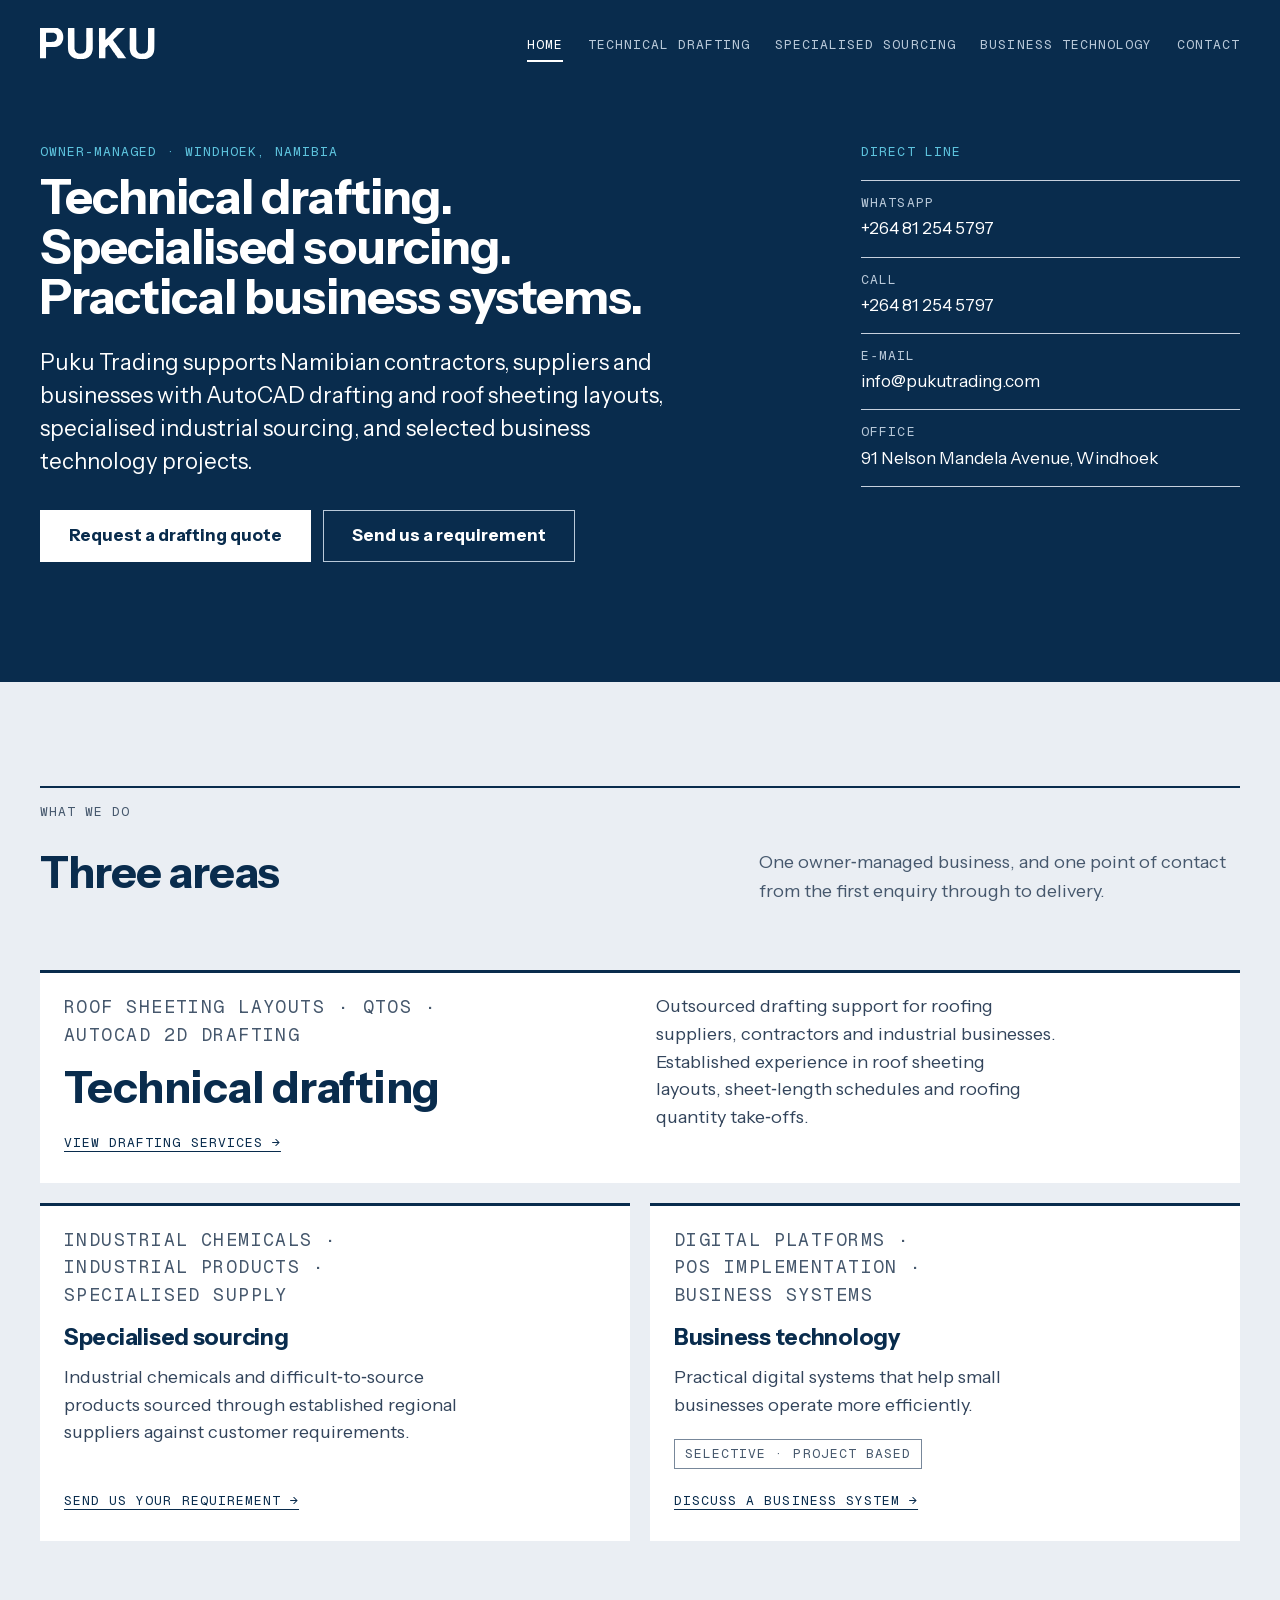
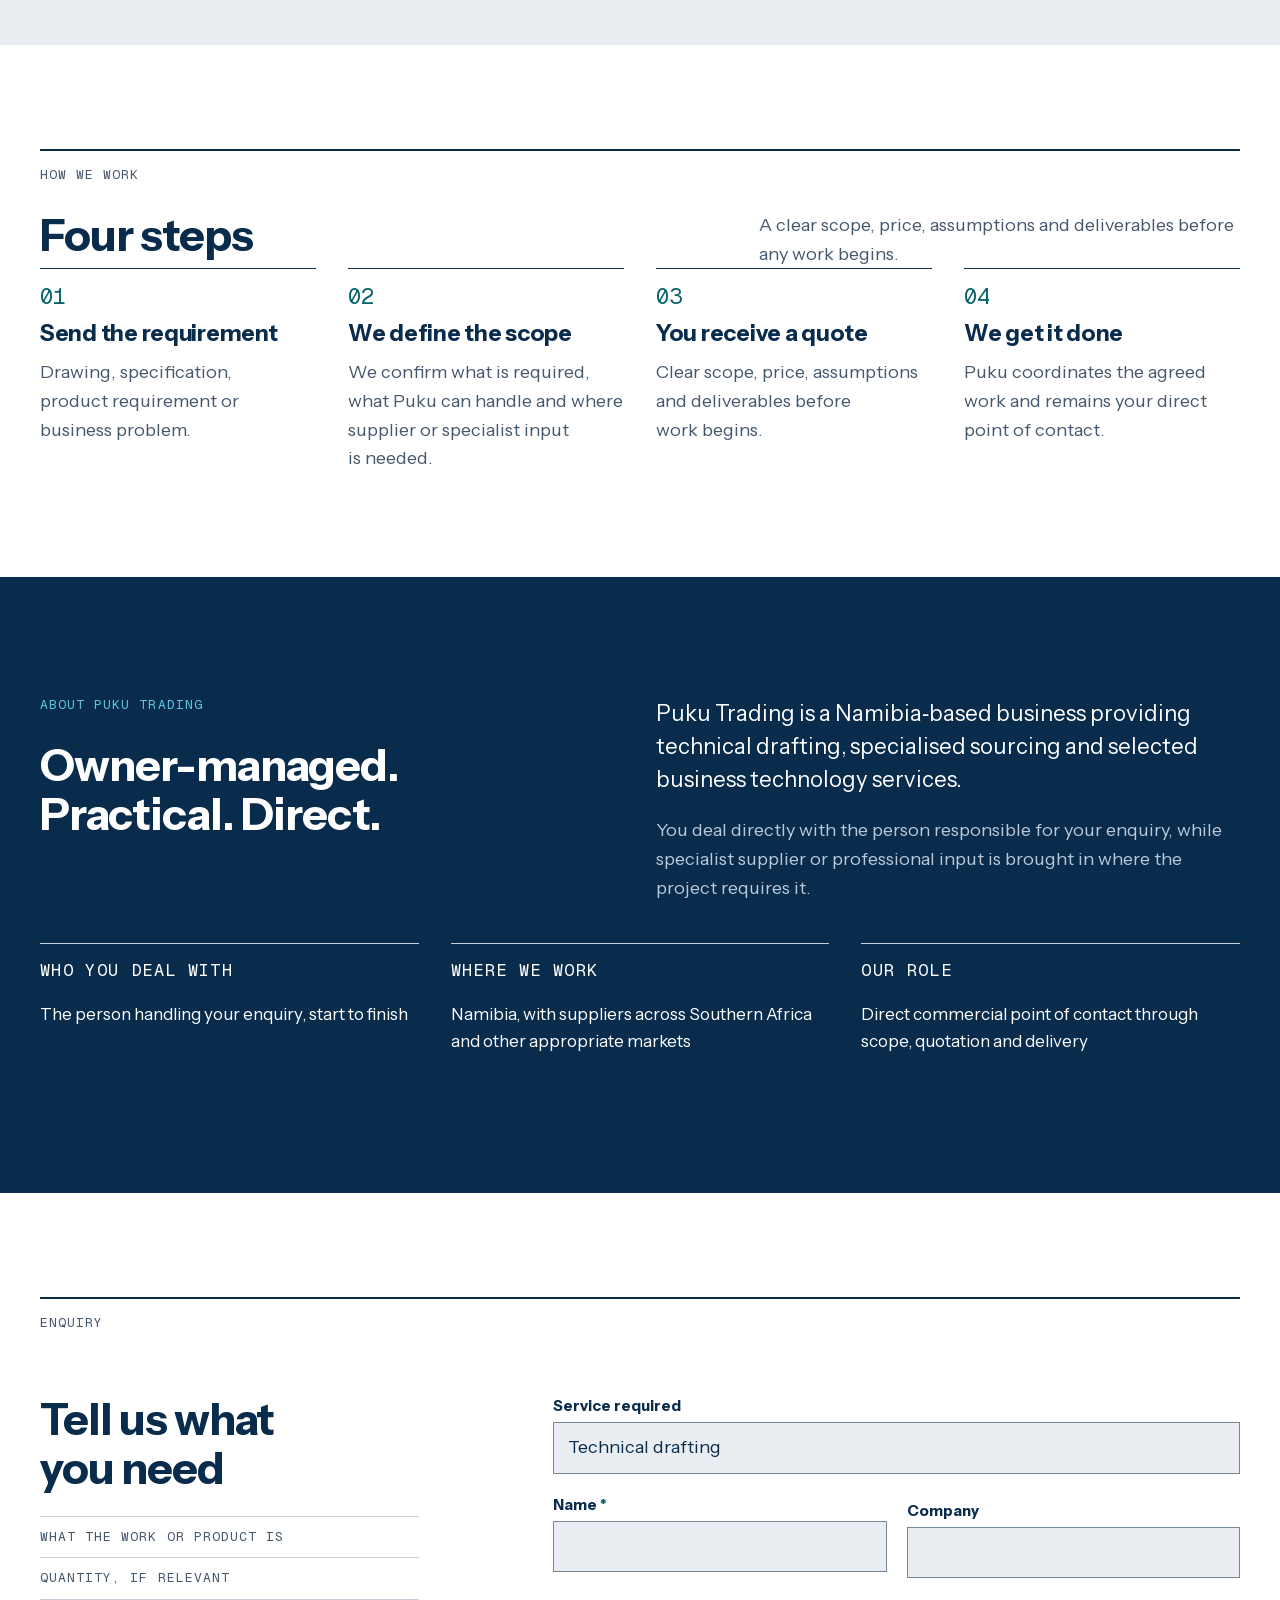
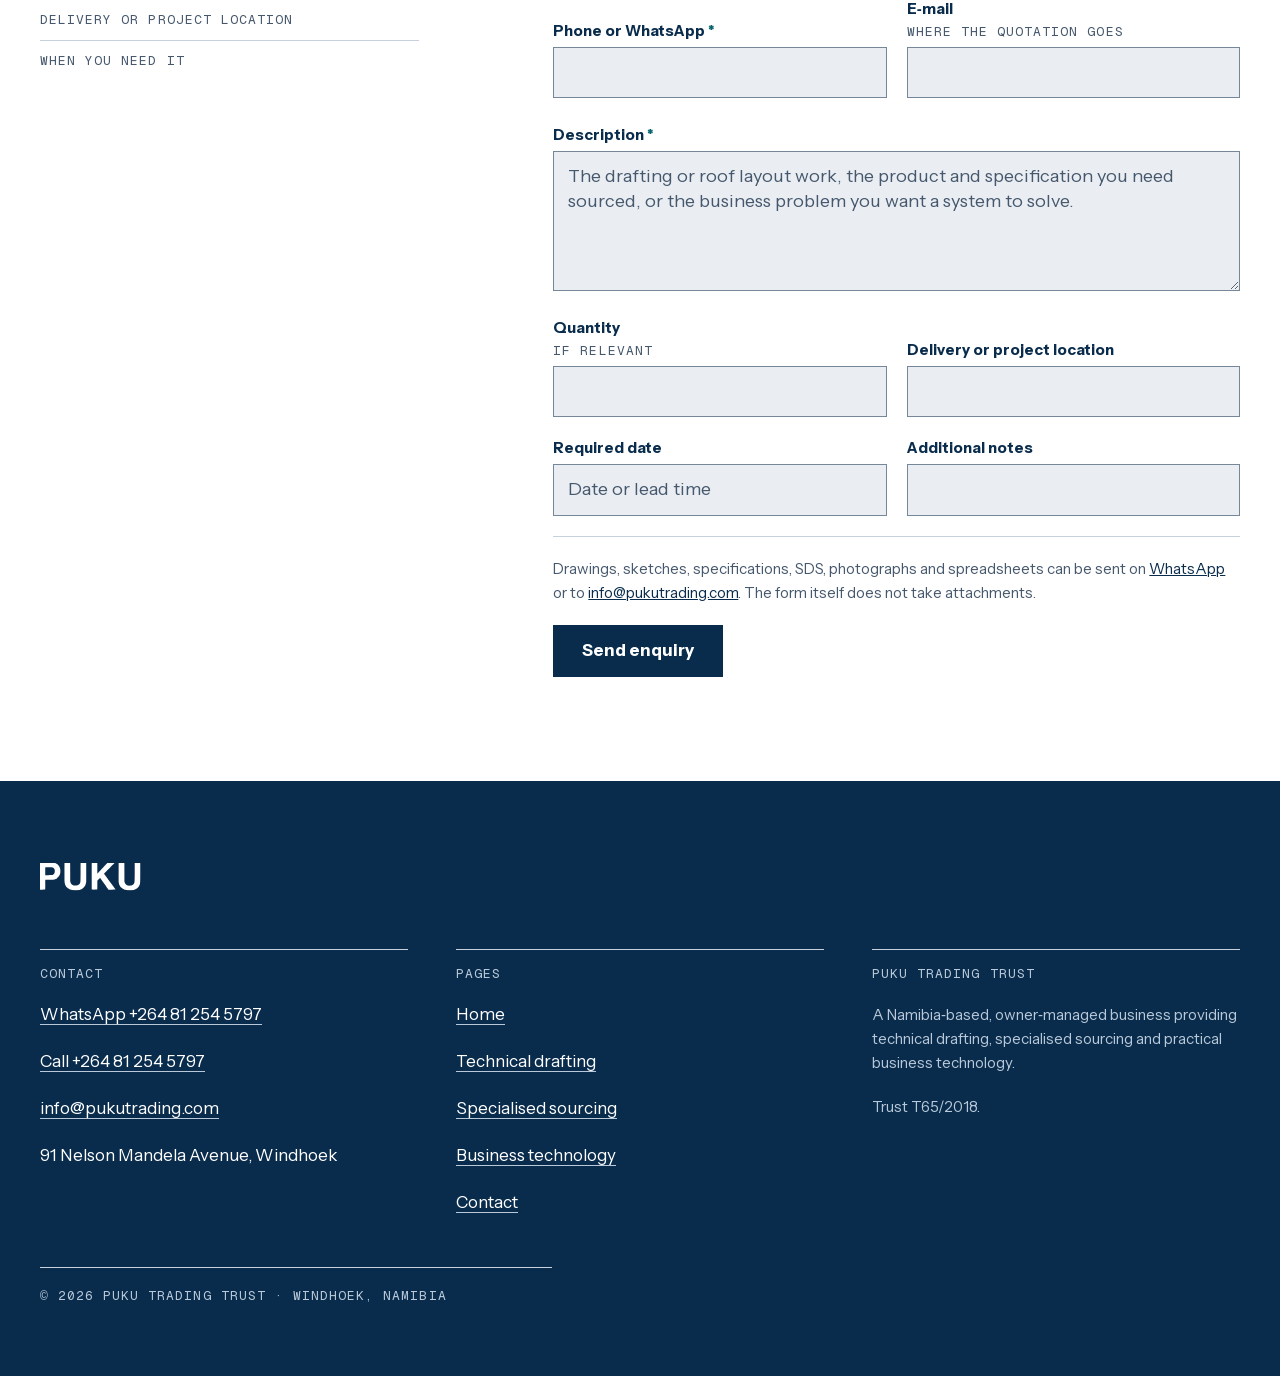
==== commit be6aaeb0: "Copy and conversion pass — sell the drafting service No architecture change: same five pages, same n" ====
--- a/index.html
+++ b/index.html
@@ -3,23 +3,23 @@
 <head>
 <meta charset="utf-8">
 <meta name="viewport" content="width=device-width, initial-scale=1">
-<title>Puku Trading — technical drafting, sourcing and business technology, Namibia</title>
-<meta name="description" content="Practical technical and business support for Namibian companies. AutoCAD drafting and roof sheeting layouts, specialised industrial sourcing including industrial chemicals, and practical business technology. Owner-managed, Windhoek.">
+<title>Puku Trading Namibia | Technical Drafting &amp; Specialised Sourcing</title>
+<meta name="description" content="AutoCAD drafting and roof sheeting layouts, specialised industrial sourcing and selected business technology projects for Namibian contractors, suppliers and businesses. Owner-managed, Windhoek.">
 <link rel="canonical" href="https://pukutrading.com/">
 
 <meta property="og:type" content="website">
 <meta property="og:site_name" content="Puku Trading Trust">
-<meta property="og:title" content="Puku Trading — technical drafting, sourcing and business technology, Namibia">
-<meta property="og:description" content="Practical technical and business support for Namibian companies. AutoCAD drafting and roof sheeting layouts, specialised industrial sourcing including industrial chemicals, and practical business technology. Owner-managed, Windhoek.">
+<meta property="og:title" content="Puku Trading Namibia | Technical Drafting &amp; Specialised Sourcing">
+<meta property="og:description" content="AutoCAD drafting and roof sheeting layouts, specialised industrial sourcing and selected business technology projects for Namibian contractors, suppliers and businesses. Owner-managed, Windhoek.">
 <meta property="og:url" content="https://pukutrading.com/">
-<meta property="og:image" content="https://pukutrading.com/assets/img/og.png?v=11">
+<meta property="og:image" content="https://pukutrading.com/assets/img/og.png?v=12">
 <meta property="og:image:width" content="1200">
 <meta property="og:image:height" content="630">
-<meta property="og:image:alt" content="Puku Trading Trust — technical drafting, specialised sourcing and business technology, Namibia">
+<meta property="og:image:alt" content="Puku Trading — technical drafting, specialised sourcing, business technology. Practical support for Namibian business.">
 <meta name="twitter:card" content="summary_large_image">
-<meta name="twitter:title" content="Puku Trading — technical drafting, sourcing and business technology, Namibia">
-<meta name="twitter:description" content="Practical technical and business support for Namibian companies. AutoCAD drafting and roof sheeting layouts, specialised industrial sourcing including industrial chemicals, and practical business technology. Owner-managed, Windhoek.">
-<meta name="twitter:image" content="https://pukutrading.com/assets/img/og.png?v=11">
+<meta name="twitter:title" content="Puku Trading Namibia | Technical Drafting &amp; Specialised Sourcing">
+<meta name="twitter:description" content="AutoCAD drafting and roof sheeting layouts, specialised industrial sourcing and selected business technology projects for Namibian contractors, suppliers and businesses. Owner-managed, Windhoek.">
+<meta name="twitter:image" content="https://pukutrading.com/assets/img/og.png?v=12">
 <meta name="theme-color" content="#092C4D">
 
 <link rel="icon" href="/favicon.ico" sizes="32x32">
@@ -29,18 +29,18 @@
 <link rel="preload" href="/assets/fonts/instrument-regular.woff2" as="font" type="font/woff2" crossorigin>
 <link rel="preload" href="/assets/fonts/instrument-bold.woff2" as="font" type="font/woff2" crossorigin>
 <link rel="preload" href="/assets/fonts/geist-mono.woff2" as="font" type="font/woff2" crossorigin>
-<link rel="stylesheet" href="/assets/css/site.css?v=11">
+<link rel="stylesheet" href="/assets/css/site.css?v=12">
 <script type="application/ld+json">
 {
   "@context": "https://schema.org",
   "@type": "LocalBusiness",
   "@id": "https://pukutrading.com/#business",
   "name": "Puku Trading Trust",
-  "description": "Owner-managed Namibian business providing technical drafting, specialised product sourcing and practical business technology for companies in Namibia. AutoCAD drafting and roof sheeting layouts, industrial chemicals and hard-to-source industrial products, and practical digital systems for small businesses.",
+  "description": "Owner-managed Namibian business supporting contractors, suppliers and businesses with technical drafting, specialised sourcing and practical business systems. Outsourced AutoCAD drafting with established experience in roof sheeting layouts and QTOs, industrial chemical and specialised product sourcing, and selected business technology projects.",
   "url": "https://pukutrading.com/",
   "telephone": "+264812545797",
   "email": "info@pukutrading.com",
-  "image": "https://pukutrading.com/assets/img/og.png?v=11",
+  "image": "https://pukutrading.com/assets/img/og.png?v=12",
   "address": {
     "@type": "PostalAddress",
     "streetAddress": "91 Nelson Mandela Avenue",
@@ -70,7 +70,7 @@
 
 <a class="skip" href="#main">Skip to content</a>
 
-<section class="band band--navy hero">
+<section class="band band--navy hero hero--wide">
   <div class="wrap">
     <header class="masthead">
       <a class="mark" href="index.html" aria-label="Puku Trading Trust — home">
@@ -90,13 +90,12 @@
 
     <div class="grid hero__grid" id="main">
       <div class="hero__main">
-        <p class="label label--accent">Technical drafting &middot; Specialised sourcing &middot; Business technology</p>
-        <h1>Practical technical and business support.</h1>
-        <p class="lead">Technical drafting, specialised sourcing and business technology for Namibian companies.</p>
-        <p class="hero__note">Puku Trading provides technical drafting, specialised product sourcing and practical business technology solutions for companies in Namibia.</p>
+        <p class="label label--accent">Owner-managed &middot; Windhoek, Namibia</p>
+        <h1><span class="ln">Technical drafting.</span> <span class="ln">Specialised sourcing.</span> <span class="ln">Practical business systems.</span></h1>
+        <p class="lead">Puku Trading supports Namibian contractors, suppliers and businesses with AutoCAD drafting and roof sheeting layouts, specialised industrial sourcing, and selected business technology projects.</p>
           <p class="hero__actions">
-            <a class="btn btn--primary" href="contact.html">Discuss a project</a>
-            <a class="btn btn--ghost" href="contact.html#enquiry">Request a quote</a>
+            <a class="btn btn--primary" href="contact.html">Request a drafting quote</a>
+            <a class="btn btn--ghost" href="contact.html#enquiry">Send us a requirement</a>
           </p>
       </div>
       <div class="hero__aside">
@@ -138,9 +137,9 @@
          puts drafting first, sourcing second and technology as selective. -->
     <div class="divisions divisions--lead">
       <a class="plate plate--lead" href="drafting.html">
-        <p class="label">AutoCAD 2D drafting &middot; Roof sheeting layouts &middot; QTOs &middot; 3D SketchUp</p>
+        <p class="label">Roof sheeting layouts &middot; QTOs &middot; AutoCAD 2D drafting</p>
         <h3>Technical drafting</h3>
-        <p>AutoCAD drafting, roof sheeting layouts and material quantity assistance for roofing, construction and industrial projects.</p>
+        <p>Outsourced drafting support for roofing suppliers, contractors and industrial businesses. Established experience in roof sheeting layouts, sheet&#8209;length schedules and roofing quantity take&#8209;offs.</p>
         <span class="plate__go">View drafting services &rarr;</span>
       </a>
       <a class="plate" href="sourcing.html">
@@ -165,28 +164,28 @@
     <div class="sechead sechead__cols">
       <p class="label">How we work</p>
       <h2>Four steps</h2>
-      <p class="sechead__intro">A clear scope, price and deliverables before any work begins.</p>
+      <p class="sechead__intro">A clear scope, price, assumptions and deliverables before any work begins.</p>
     </div>
     <ol class="steps">
       <li>
         <span class="steps__n">01</span>
-        <h3>Tell us what you need</h3>
-        <p>Send us the project, drawing, product specification or business requirement.</p>
+        <h3>Send the requirement</h3>
+        <p>Drawing, specification, product requirement or business problem.</p>
       </li>
       <li>
         <span class="steps__n">02</span>
-        <h3>We assess it</h3>
-        <p>We determine whether it falls within our own capability or requires an appropriate supplier or specialist.</p>
+        <h3>We define the scope</h3>
+        <p>We confirm what is required, what Puku can handle and where supplier or specialist input is needed.</p>
       </li>
       <li>
         <span class="steps__n">03</span>
-        <h3>We quote</h3>
-        <p>You receive a clear scope, price and deliverables before work begins.</p>
+        <h3>You receive a quote</h3>
+        <p>Clear scope, price, assumptions and deliverables before work begins.</p>
       </li>
       <li>
         <span class="steps__n">04</span>
-        <h3>We deliver</h3>
-        <p>Puku coordinates the work and remains your direct commercial point of contact.</p>
+        <h3>We get it done</h3>
+        <p>Puku coordinates the agreed work and remains your direct point of contact.</p>
       </li>
     </ol>
   </div>
@@ -197,12 +196,11 @@
     <div class="grid">
       <div class="agent__head">
         <p class="label label--accent">About Puku Trading</p>
-        <h2>Owner-managed. Direct contact.</h2>
+        <h2>Owner-managed. Practical. Direct.</h2>
       </div>
       <div class="agent__body">
-        <p>Puku Trading is a Namibia&#8209;based, owner&#8209;managed business providing technical drafting, specialised sourcing and practical business technology.</p>
-        <p>The business focuses on solving real operational problems without unnecessary complexity — whether that means preparing a roof sheeting layout, finding an industrial product or helping a small business implement a practical digital system.</p>
-        <p>Where specialist expertise is required, Puku works with appropriate suppliers and professionals rather than presenting expertise that does not sit in&#8209;house.</p>
+        <p>Puku Trading is a Namibia&#8209;based business providing technical drafting, specialised sourcing and selected business technology services.</p>
+        <p>You deal directly with the person responsible for your enquiry, while specialist supplier or professional input is brought in where the project requires it.</p>
       </div>
     </div>
     <ul class="facts">
@@ -362,6 +360,6 @@
   <a href="tel:+264812545797">Call</a>
 </nav>
 
-<script src="/assets/js/site.js?v=11" defer></script>
+<script src="/assets/js/site.js?v=12" defer></script>
 </body>
 </html>
--- a/assets/css/site.css
+++ b/assets/css/site.css
@@ -344,6 +344,18 @@
 .hero .lead { color: var(--fg); }
 .hero__actions { display: flex; flex-wrap: wrap; gap: 12px; margin-top: 32px; }
 
+/* Where the h1 is a set of sentences rather than a phrase, it needs a wider
+   measure and a step down in size so each sentence lands on its own line.
+   The default 15ch at --fs-h1 would break it into five ragged fragments.    */
+.hero--wide h1 {
+  font-size: clamp(1.875rem, 1.15rem + 3.1vw, 3rem);
+  letter-spacing: -0.02em;
+  max-width: 28ch;
+}
+/* Each sentence gets its own line once there is room for the longest one.
+   Below that they reflow normally rather than breaking into short stubs.    */
+@media (min-width: 56rem) { .hero--wide h1 .ln { display: block; } }
+
 @media (min-width: 56rem) {
   .hero__grid { align-items: start; }
   .hero__main { grid-column: 1 / 8; }
@@ -398,6 +410,11 @@
 .btn--ghost { background: none; color: var(--fg-strong); border-color: var(--fg-2); }
 .btn--ghost:hover { background: var(--navy-deep); border-color: var(--fg-strong); color: var(--white); }
 
+/* One button on the site is bigger than the others: "Send us your roof
+   drawing". Roof sheeting layout work is what the business is selling. If a
+   second btn--lg appears, neither of them is the primary action any more.   */
+.btn--lg { min-height: 64px; padding: 20px 36px; font-size: 1.1875rem; }
+
 @media (max-width: 39.999rem) {
   .hero__actions { flex-direction: column; gap: 10px; }
   .hero__actions .btn { width: 100%; }
@@ -546,6 +563,12 @@
 }
 .spec dd, .spec .v { margin: 0; color: var(--fg); max-width: 60ch; }
 
+/* The one deliverables list that is the page's argument rather than a detail:
+   roof sheeting layouts on drafting.html. Larger values, more air, and a 1px
+   navy rule instead of the grey hairline.                                    */
+.spec--lead > :is(li, div) { border-top: var(--rule-struct); padding: 20px 0; }
+.spec--lead dd, .spec--lead .v { font-size: var(--fs-lead); color: var(--fg-strong); }
+
 .apps { display: grid; gap: var(--head-gap); }
 .app__head h2 { margin-bottom: 12px; }
 .app__head .label { margin-bottom: 16px; }
@@ -585,12 +608,34 @@
   max-width: 80ch;
 }
 .note--tight { margin-top: 24px; }
+/* A .keys block already closes on a hairline; a second one directly under it
+   reads as an empty row.                                                    */
+.keys + .note { border-top: 0; padding-top: 0; }
 .app__note {
   margin-top: 16px;
   font-size: var(--fs-small);
   line-height: 1.6;
   color: var(--fg-2);
   max-width: 60ch;
+}
+/* A qualification that has to be read, not just present — the POS support
+   boundary. Bold alone is not enough at --fs-small on a grey.               */
+.app__note strong { color: var(--fg-strong); }
+
+/* --- A developing capability ---------------------------------------------- */
+/* One tier below a section: a 1px structural rule and an h3, no section head,
+   no deliverables list and no call to action. 3D SketchUp is the only user.  */
+
+.minor {
+  margin-top: var(--head-gap);
+  border-top: var(--rule-struct);
+  padding-top: 20px;
+}
+.minor h3 { margin-top: 10px; }
+.minor__body { margin-top: 12px; }
+@media (min-width: 56rem) {
+  .minor__head { grid-column: 1 / 5; }
+  .minor__body { grid-column: 6 / -1; margin-top: 0; }
 }
 .hero__note { margin-top: 20px; color: var(--fg-2); max-width: 46ch; }
 .actions { display: flex; flex-wrap: wrap; gap: 12px; margin-top: clamp(2rem, 3vw, 2.5rem); }
